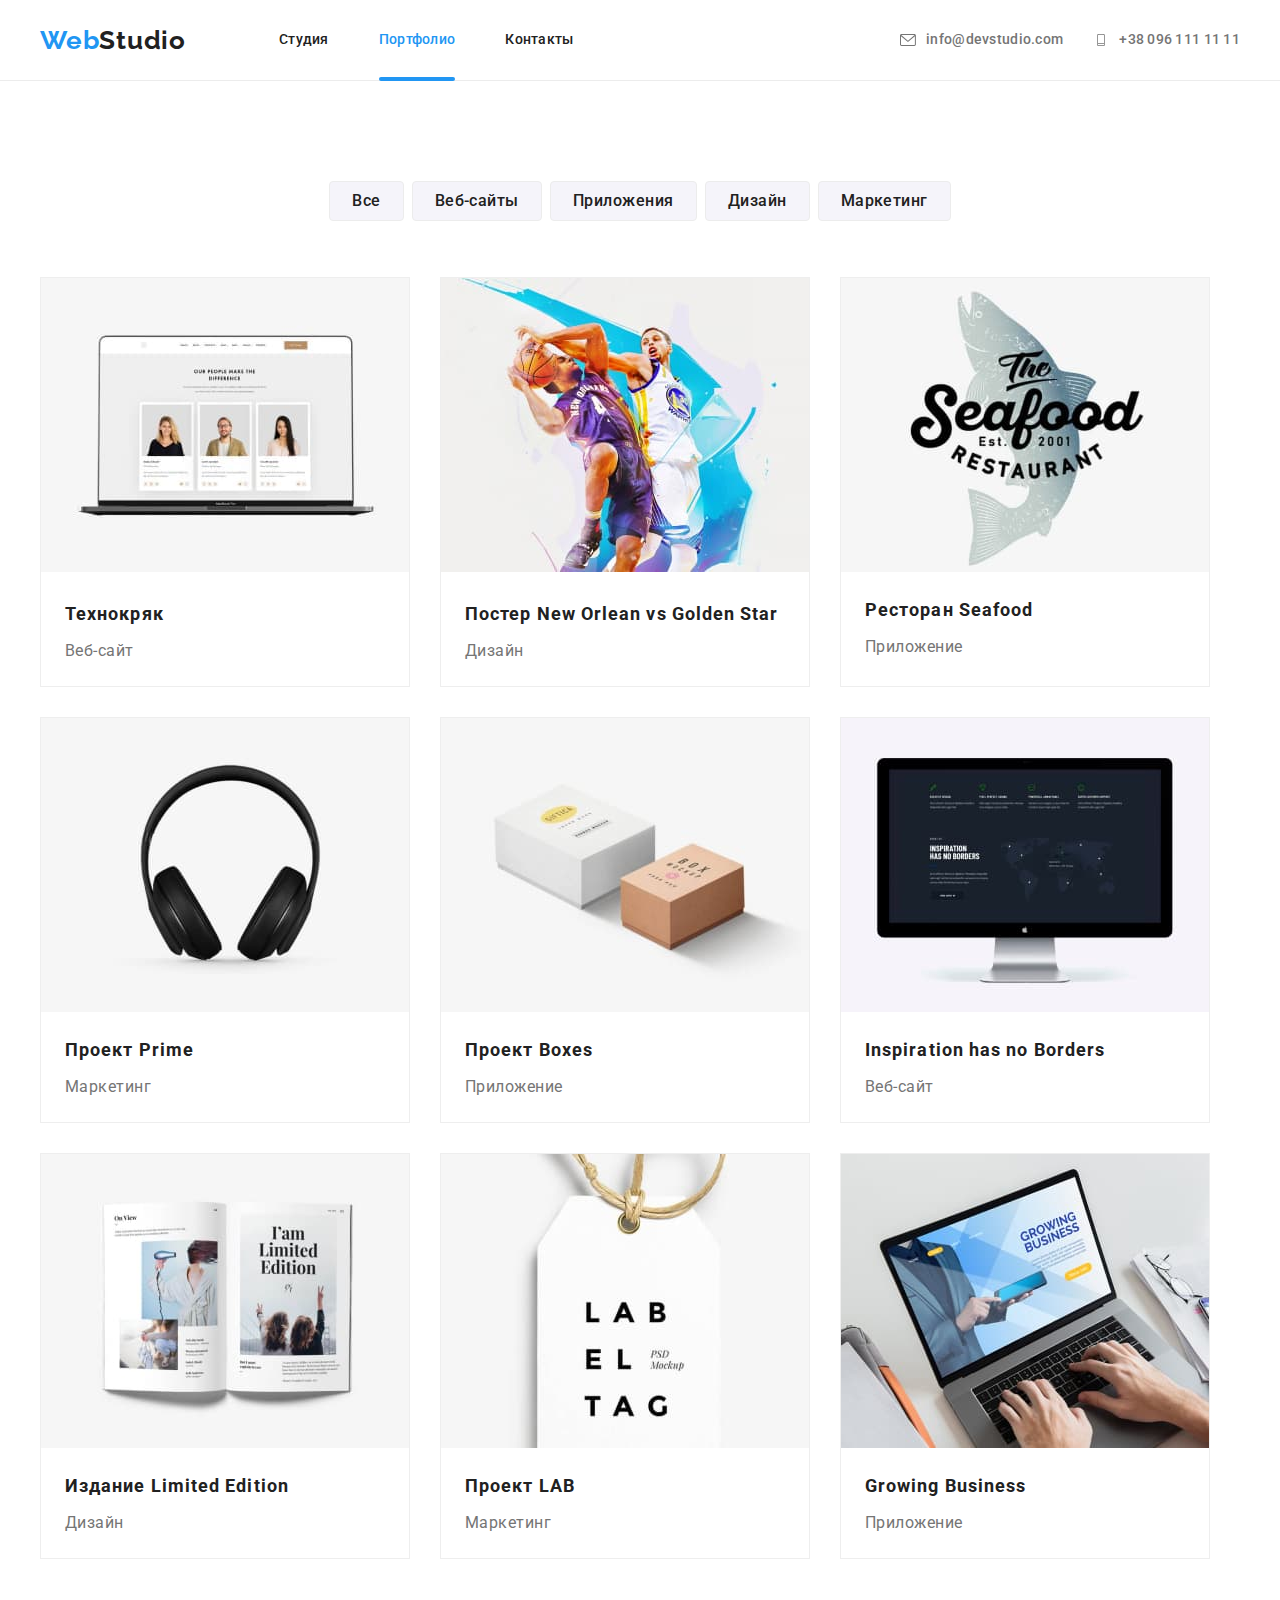
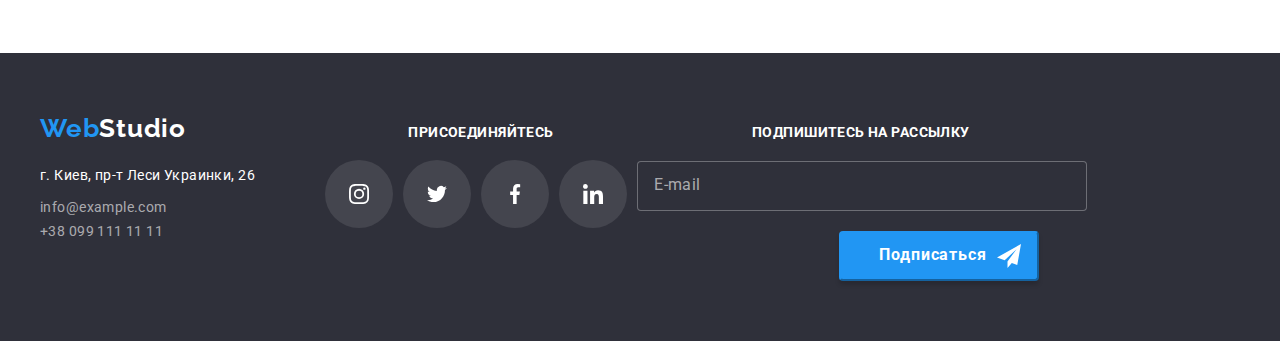
==== portfolio.html @ 43744b8c "mobile first. home work 8" ====
<!DOCTYPE html>
<html lang="ru">
<head>
    <meta charset="UTF-8">
    <meta http-equiv="X-UA-Compatible" content="IE=edge">
    <meta name="viewport" content="width=device-width, initial-scale=1.0">
    <title>Document</title>
    <link href="https://fonts.googleapis.com/css2?family=Raleway:wght@700&family=Roboto:wght@400;500;700;900&display=swap" rel="stylesheet">
    <!-- <link rel="stylesheet" href="https://cdnjs.cloudflare.com/ajax/libs/modern-normalize/1.1.0/modern-normalize.min.css"> -->
    <link rel="stylesheet" href="./css/main.min.css">
</head>
<body>
    <header class="header">
        <div class="container ">
            <div class="header__page">
                <nav class="navigation">
                <a href="" class="navigation__logo" >
                   <span class="navigation__logo--accent">Web</span><span class="navigation__title">Studio</span>
                </a>     
                <ul class="navigation__elements list">
                    <li class="navigation__list">
                        <a href="./index.html" class="navigation__link ">Студия</a></li>
                    <li class="navigation__list">
                        <a href="./portfolio.html" class="navigation__link navigation__link--current navigation__link--active">Портфолио</a></li>
                    <li class="navigation__list">
                        <a href="" class="navigation__link">Контакты</a></li>
                </ul>
            </nav>
                <ul class="contact list">
                    <li class="contact__list">
                        <a href="mailto:info@devstudio.com" class="contact__link ">
                            <svg class="contact__icon"  wigth='16' height='12'>
                                <use href='./images/icons.svg#icon-envelope'></use>
                            </svg>
                            info@devstudio.com
                        </a>
                    </li>
                    <li class="contact__list">
                        <a href="tel:+380961111111" class="contact__link ">
                            <svg class="contact__icon"  wigth='16' height='12'>
                                <use href='./images/icons.svg#icon-vector'></use>
                            </svg>
                            +38 096 111 11 11</a>
                    </li>
                </ul>
            </div>
   
        </div>
</header>  
<!--  main-section portfolio -->
    <main>
   <section class="portfolio-section">
       <div class="container">
       <!--скрытый заговоловок-->
       <h1 class="name" hidden>Фильтр</h1>
        <ul class="portfolio-section__elements">
            <li class="portfolio-section__list">
                <button type="button" class="portfolio-section__button ">Все</button>
            </li>
            <li class="portfolio-section__list">
                <button type="button" class="portfolio-section__button">Веб-сайты</button>
            </li>
            <li class="portfolio-section__list">
                <button type="button" class="portfolio-section__button">Приложения</button>
            </li>
            <li class="portfolio-section__list">
                <button type="button" class="portfolio-section__button">Дизайн</button>
            </li>
            <li class="portfolio-section__list">
                <button type="button" class="portfolio-section__button">Маркетинг</button>
            </li>
        </ul>
    </div>
<!--GALERY-->
<!--скрытый заговоловок-->
<h2 class="name" hidden>Галерея</h2> 
<div class="container">
    <ul  class="gallery">
        <li class="gallery__list list">
            <div class="gallery__component">
                <img src="./images/img7.jpg" alt="Веб-сайт" width="370">
                <p class="gallery__article" >Технокряк это современная площадка распространения коронавируса. Компании используют эту платформу для цифрового шпионажа и атак на защищённые сервера конкурентов.</p>
            </div>

            <div class="gallery__card">
            <h3 class="gallery__title">Технокряк</h3>
            <p class="gallery__text">Веб-сайт</p>
        </div>
        </li>
        <li class="gallery__list list">
           <div class="gallery__component">
            <img src="./images/img8.jpg" alt="Дизайн" width="370">
            <p class="gallery__article" >Технокряк это современная площадка распространения коронавируса. Компании используют эту платформу для цифрового шпионажа и атак на защищённые сервера конкурентов.</p>
           </div>

           <div class="gallery__card">
           <h3 class="gallery__title">Постер New Orlean vs Golden Star</h3>
           <p class="gallery__text">Дизайн</p>
        </div> 
           <li class="gallery__list list">
               <div class="gallery__component">
                <img src="./images/img9.jpg" alt="Приложение" width="370" class="gallery__img">
                <p class="gallery__article" > Технокряк это современная площадка распространения коронавируса. Компании используют эту платформу для цифрового шпионажа и атак на защищённые сервера конкурентов.</p>
               </div>

               <div class="gallery__card">
               <h3 class="gallery__title">Ресторан Seafood</h3>
               <p class="gallery__text">Приложение</p>
            </div>
           </li>
           <li class="gallery__list list">
               <div class="gallery__component">
                <img src="./images/img10.jpg" alt="Маркетинг" width="370" class="gallery__img">
                <p class="gallery__article" > Технокряк это современная площадка распространения коронавируса. Компании используют эту платформу для цифрового шпионажа и атак на защищённые сервера конкурентов.</p>
               </div>

            <div class="gallery__card">
            <h3 class="gallery__title">Проект Prime</h3>
            <p class="gallery__text">Маркетинг</p>
        </div>
        </li>
        <li class="gallery__list list">
            <div class="gallery__component">
                <img src="./images/img11.jpg" alt="Приложение" width="370" class="gallery__img">
                <p class="gallery__article" > Технокряк это современная площадка распространения коронавируса. Компании используют эту платформу для цифрового шпионажа и атак на защищённые сервера конкурентов.</p>
            </div>
            
            <div class="gallery__card">
            <h3 class="gallery__title">Проект Boxes</h3>
            <p class="gallery__text">Приложение</p>
            </div>
        </li>
        <li class="gallery__list list">
            <div class="gallery__component">
                <img src="./images/img12.jpg" alt="Веб-сайт" width="370" class="gallery__img">
                <p class="gallery__article" > Технокряк это современная площадка распространения коронавируса. Компании используют эту платформу для цифрового шпионажа и атак на защищённые сервера конкурентов.</p>
            </div>

            <div class="gallery__card">
            <h3 class="gallery__title">Inspiration has no Borders</h3>
            <p class="gallery__text">Веб-сайт</p>
        </div>
        </li>
        <li class="gallery__list list">
            <div class="gallery__component">
                <img src="./images/img13.jpg" alt="Дизайн" width="370" class="gallery__img">
                <p class="gallery__article" > Технокряк это современная площадка распространения коронавируса. Компании используют эту платформу для цифрового шпионажа и атак на защищённые сервера конкурентов.</p>
            </div>
            
            <div class="gallery__card">
            <h3 class="gallery__title">Издание Limited Edition</h3>
            <p class="gallery__text">Дизайн</p>
        </div>
        </li>
        <li class="gallery__list list">
            <div class="gallery__component">
                <img src="./images/img14.jpg" alt="Маркетинг" width="370" class="gallery__img">
                <p class="gallery__article" > Технокряк это современная площадка распространения коронавируса. Компании используют эту платформу для цифрового шпионажа и атак на защищённые сервера конкурентов.</p>
            </div>
           
            <div class="gallery__card">
            <h3 class="gallery__title">Проект LAB</h3>
            <p class="gallery__text">Маркетинг</p>
        </div>
        </li>
        <li class="gallery__list list">
            <div class="gallery__component">
                <img src="./images/img15.jpg" alt="Приложение" width="370" class="gallery__img">
                <p class="gallery__article" > Технокряк это современная площадка распространения коронавируса. Компании используют эту платформу для цифрового шпионажа и атак на защищённые сервера конкурентов.</p>
            </div>
           
            <div class="gallery__card">
            <h3 class="gallery__title">Growing Business</h3>
            <p class="gallery__text">Приложение</p>
        </div>
        </li>

    </ul>
</section>
</div>
</main>
<!-- footer -->

<footer  class="footer">
    <div class="container footer--flex ">
        <div class="footer__section">
        <a href="" class="navigation__logo navigation__logo--footer" >
            <span class="navigation__logo--accent">Web</span><span class="navigation__title navigation__title--white">Studio</span>
         </a>  
    <address class="address">г. Киев, пр-т Леси Украинки, 26</address> 
    <a href="mailto:info@example.com " class="address__footer">info@example.com</a></br>
    <a href="tel:+380991111111" class="address__footer">+38 099 111 11 11</a>
    </div>
    
<!-- social links FOOTER -->

        <div class="footer-section">
            <h3 class="footer-section__name">ПРИСОЕДИНЯЙТЕСЬ</h3>
            <ul class="social social--box list ">
                <li class="social__list social__list--color">
                    <a href="" class="social__links social__links--dark">
                        <svg class="social__icon social__icon--white" width='20' height='20'>
                         <use href='./images/icons.svg#icon-instagram2'></use>                         
                     </svg>
                    </a>
                </li>
                <li class="social__list social__list--color">
                    <a href="" class="social__links social__links--dark">
                        <svg class="social__icon social__icon--white" width='20' height='20'>
                            <use href='./images/icons.svg#icon-twitter1'></use>
                        </svg>                
                    </a>
                </li>
                <li class="social__list social__list--color">
                    <a href="" class="social__links  social__links--dark">
                        <svg class="social__icon social__icon--white" width='20' height='20'>
                            <use href='./images/icons.svg#icon-facebook1'></use>
                        </svg>
                    </a>
                </li>
                <li class="social__list social__list--color">
                    <a href="" class="social__links  social__links--dark">
                        <svg class="social__icon social__icon--white" width='20' height='20'>
                            <use href='./images/icons.svg#icon-linkedin1'></use>
                        </svg>
                    </a>
                </li>
            </ul>

        </div>

        <!-- Подпишитесь на рассылку -->

        <form class="subscribe-section">
            <div class="subscribe">
            <label class="subscribe-section__label">
                Подпишитесь на рассылку
                <input type="email" class="subscribe-section__input" name="email" placeholder="E-mail">
            </label>
            <button type="submit" class="subscribe-section__button">
                Подписаться
           <svg class="subscribe-section__icon" width='24'height='24'>
               <use href='./images/icons.svg#icon-iconsend'></use>
           </svg>
        </button>
          </div>
        </form>
</footer>

<script src="./js/modal.js"></script>

</body>
</html>
---- css/main.min.css ----
:root{--primary-text-color:#757575;--secondary-text-color:#F5F4FA;--title-color: #212121;--accent-color:#2196F3;--white-color: #FFFFFF;--background-buttom-color: #F5F4FA;--background-footer: #2F303A;--socia-linls:#AFB1B8;--timefunction:cubic-bezier(0.4, 0, 0.2, 1)}h1,h2,h3,h4,h5,h6{margin-top:0}p{margin-top:0}body{color:var(--primary-text-color);font-family:Roboto,sans-serif;background-color:var(--white-color);margin:0}.list{list-style:none}ul{list-style:none;margin:0;padding:0}.container{width:1200px;padding-left:15px;padding-right:15px;margin-right:auto;margin-left:auto}@media screen and (min-width: 480px){.container{width:480px}}@media screen and (min-width: 768px){.container{width:768px}}@media screen and (min-width: 1200px){.container{width:1200px}}.header{border-bottom:1px solid #ececec}.header__page{display:flex}@media screen and (min-width: 480px){.header{border-bottom:1px solid #ececec;position:relative}}.mobile-button{display:inline-flex;margin:0;padding:0;border:none;background-color:transparent}@media screen and (min-width: 480px){.mobile-button{display:none}}.mobile-button .mobile-button__cross{display:none}.mobile-button.is-open .mobile-button__cross{display:block}.mobile-button.is-open .mobile-button__menu{display:none}.menu-container{display:none;outline:2px solid tomato;width:480px;height:796px;background:#fff;box-shadow:0px 4px 8px rgba(0,0,0,.04),0px 2px 4px rgba(0,0,0,.08),0px 1px 3px rgba(0,0,0,.16)}@media screen and (max-width: 767px){.menu-container{position:absolute;top:100%;left:0;width:100%;display:block}.menu-container.is-open{display:block}}@media screen and (min-width: 768px){.menu-container{display:flex;flex-grow:1;justify-content:space-between}}.navigation__logo{font-family:Raleway;font-weight:700;font-size:26px;line-height:1.19;letter-spacing:.03em;text-decoration:none;display:flex;justify-content:center}.navigation__logo--accent{color:var(--accent-color)}.navigation__title{color:var(--title-color)}.navigation{display:flex;align-items:center}.navigation__elements{display:flex;margin-left:93px;font-weight:500;font-size:14px;line-height:1.14;letter-spacing:.02em;padding:0;margin-top:0;margin-bottom:0}.navigation__link{position:relative;display:block;padding-top:32px;padding-bottom:32px;margin-right:30px;color:var(--title-color);text-decoration:none;transition:color 250ms var(--timefunction)}.navigation__list:not(:last-child){margin-right:50px}.navigation__link:last-child{margin-right:0}.navigation__link:hover,.navigation__link:focus{color:var(--accent-color)}.navigation__link--current{color:var(--accent-color)}.navigation__link--active::after{content:"";position:absolute;left:0;bottom:-1px;display:block;width:100%;height:4px;background-color:var(--accent-color);border-radius:2px}.contact{margin:0;display:flex;margin-left:auto;padding:0}.contact a{color:var(--primary-text-color);font-weight:500;font-size:14px;line-height:1.14;letter-spacing:.02em;text-decoration:none;transition:color 250ms var(--timefunction)}.contact a:hover,.contact a:focus{color:var(--accent-color)}.contact__list:not(:last-child){margin-right:30px}.contact__link{padding-top:32px;padding-bottom:32px;display:flex;align-items:center}.contact__icon{width:16px;margin-right:10px;fill:var(--primary-text-color)}.contact__link:hover .contact__icon,.contact__link:focus .contact__icon{fill:var(--accent-color)}.hero-section{background-color:#2f303a;padding:200px 0;background-image:linear-gradient(to right, rgba(47, 48, 58, 0.5), rgba(47, 48, 58, 0.3)),url("../images/Img16.jpg");background-repeat:no-repeat;background-position:center}.hero-section__title{font-family:Roboto;font-style:normal;font-weight:900;font-size:26px;line-height:42px;text-align:center;letter-spacing:.06em;text-transform:uppercase;color:#fff;margin-bottom:30px}.hero-section__button{color:var(--white-color);background-color:var(--accent-color);border-color:var(--accent-color);font-family:Roboto;font-style:normal;font-weight:bold;letter-spacing:.06em;font-size:16px;line-height:30px;box-shadow:0px 4px 4px rgba(0,0,0,.15);border-radius:4px;padding:10px 32px;text-align:center;margin-left:auto;margin-right:auto;display:block;text-align:center}.backdrop{position:fixed;top:0;left:0;width:100%;height:100%;background-color:rgba(0,0,0,.2);z-index:1}.backdrop--is-hidden{opacity:0;pointer-events:none}.backdrop--is-hidden .modal{transform:translate(-50%, 50%) scale(0.9)}.modal{position:absolute;bottom:50%;left:50%;transform:translate(-50%, 50%) scale(1);transition:transform 250ms var(--timefunction);width:450px;height:609px;background:#fff;box-shadow:0px 1px 3px rgba(0,0,0,.12),0px 1px 1px rgba(0,0,0,.14),0px 2px 1px rgba(0,0,0,.2);border-radius:4px;padding:40px}.modal__name{font-family:Roboto;font-weight:bold;font-size:20px;line-height:.8;text-align:center;letter-spacing:.03em;color:var(--title-color);margin-top:0;margin-bottom:30px;padding:0}.modal__label{position:relative;display:flex;flex-direction:column}.modal__title{position:absolute;top:50%;left:0;transform:translateY(-50px);font-family:Roboto;font-size:12px;line-height:.8;letter-spacing:.01em;color:var(--primary-text-color)}.modal__icon{position:absolute;top:50%;left:15px;transform:translateY(-20px)}.modal__comment{position:absolute;top:50%;left:0;transform:translateY(-75px);font-family:Roboto;font-size:12px;line-height:.8;letter-spacing:.01em;color:var(--primary-text-color)}.modal__input{width:370px;height:40px;border:1px solid rgba(33,33,33,.2);box-sizing:border-box;border-radius:4px;margin-bottom:28px;padding-left:42px}.modal__input:hover,.modal__input:focus{outline:1px;border-color:var(--accent-color);outline-color:var(--accent-color)}.modal__input:focus+.modal__icon,.modal__input:hover+.modal__icon{fill:var(--accent-color)}.checkbox{display:flex;position:relative}.checkbox__label{display:inline-block}.checkbox__input{-webkit-appearance:none;-moz-appearance:none;appearance:none}.checkbox__policy{font-family:Roboto;font-size:14px;line-height:24px;letter-spacing:.03em;color:var(--primary-text-color);display:inline-block;margin-top:20px;margin-left:36.38px}.checkbox__policy--accent{color:var(--accent-color);text-decoration:underline}.checkbox__icon{position:absolute;top:50%;left:0;width:16px;height:15px;border:2px solid #212121;border-radius:1px;display:flex;align-items:center;margin-left:12px}.checkbox__input:checked~.checkbox__icon{background-color:var(--accent-color);border:var(--accent-color);background-image:url(../images/iconcheck.svg);background-repeat:no-repeat;background-size:contain;background-origin:content-box}.modal__text{width:370px;height:120px;border:1px solid rgba(33,33,33,.2);box-sizing:border-box;border-radius:4px;resize:none}.modal__text:focus,.modal__text:hover{outline:1px;border-color:var(--accent-color);outline-color:var(--accent-color)}.modal__text::-moz-placeholder{position:absolute;top:12px;left:16px;font-family:Roboto;font-size:14px;line-height:.8;letter-spacing:.01em;color:rgba(117,117,117,.5)}.modal__text:-ms-input-placeholder{position:absolute;top:12px;left:16px;font-family:Roboto;font-size:14px;line-height:.8;letter-spacing:.01em;color:rgba(117,117,117,.5)}.modal__text::placeholder{position:absolute;top:12px;left:16px;font-family:Roboto;font-size:14px;line-height:.8;letter-spacing:.01em;color:rgba(117,117,117,.5)}.button{display:flex;align-items:center;justify-content:center;margin-top:30px}.button__send{font-family:Roboto;font-weight:bold;font-size:16px;line-height:.5;letter-spacing:.06em;color:var(--white-color)}.button__submit{width:200px;height:50px;background-color:#188ce8;box-shadow:0px 4px 4px rgba(0,0,0,.15);border-radius:4px;padding:10px 55px;border-color:#188ce8}.button__submit:hover,.button__submit:focus{cursor:pointer;box-shadow:0px 4px 4px rgba(0,0,0,.15)}.modal__button{border:none;background-color:#fff;margin:0;padding:0}.modal__button--closing{position:absolute;top:0;right:0;width:30px;height:30px;background-color:var(--white-color);border:1px solid rgba(0,0,0,.1);box-sizing:border-box;border-radius:50%;padding:7px;margin-top:8px;margin-right:8px;transition:transform 250ms var(--timefunction)}.modal__button--closing:focus,.modal__button--closing:hover{cursor:pointer;outline:1px;fill:var(--accent-color)}@media screen and (min-width: 1200px){.section{background-color:#fff;list-style:none;list-style-type:none;padding-top:94px;padding-bottom:94px}}@media screen and (min-width: 480px){.section__elements{padding-left:15px;padding-right:15px;margin-left:auto;margin-right:auto}}@media screen and (min-width: 1200px){.section__elements{margin-bottom:0;margin-top:0;padding:0;display:flex}}@media screen and (min-width: 480px){.section__icon{width:450px;height:120px;background:#f5f4fa;border-radius:4px;padding:25px 192.34px;margin-left:auto;margin-right:auto;margin-bottom:30px}}@media screen and (min-width: 1200px){.section__icon{width:270px;height:120px;background:#f5f4fa;border-radius:4px;margin-bottom:30px;display:flex;align-items:center;padding:25px 102.34px}}@media screen and (min-width: 480px){.section__title{color:var(--title-color);font-family:Roboto;font-weight:bold;font-size:14px;line-height:16px;text-align:center;letter-spacing:.03em;text-transform:uppercase;margin-bottom:10px}}@media screen and (min-width: 1200px){.section__title{color:var(--title-color);font-weight:700;font-size:14px;line-height:1.14;letter-spacing:.03em;text-transform:uppercase;margin-top:0;margin-bottom:10px}}@media screen and (min-width: 480px){.section__text{font-family:Roboto;font-size:14px;line-height:24px;letter-spacing:.03em;color:#757575}}@media screen and (min-width: 1200px){.section__text{font-weight:400;font-size:14px;line-height:1.71;letter-spacing:.03em;max-width:270px}}@media screen and (min-width: 1200px){.section__text:not(:last-child){margin-left:30px}}@media screen and (min-width: 480px){.section__text:nth-child(-n+4){margin-bottom:30px}}@media screen and (min-width: 1200px){.section__list{list-style-type:none;margin-top:0;margin-bottom:0}}@media screen and (min-width: 1200px){.section__list:nth-child(-n+4){margin-right:30px}}@media screen and (min-width: 1200px){.section__list:last-child{margin-right:0}}@media screen and (max-width: 480px){.section-about{display:none}}@media screen and (min-width: 1200px){.section-about{background-color:#fff;text-decoration:none;padding-bottom:94px}}@media screen and (min-width: 1200px){.section-about__title{color:var(--title-color);font-weight:700;font-size:36px;line-height:1.16;text-align:center;letter-spacing:.03em;margin-top:0;margin-bottom:50px}}@media screen and (min-width: 1200px){.section-about__elements{margin-bottom:0;margin-top:0;display:flex;padding:0}}@media screen and (min-width: 1200px){.section-about__item{display:block;margin-right:30px}}@media screen and (min-width: 1200px){.section-about__item:last-child{margin-right:0}}@media screen and (min-width: 1200px){.section-about__text{position:absolute;bottom:0;left:0;font-family:Roboto;font-style:normal;font-weight:bold;font-size:14px;line-height:16px;text-align:center;letter-spacing:.03em;text-transform:uppercase;color:var(--white-color);margin:0;padding:0;width:370px;height:70px;background:rgba(47,48,58,.8);display:flex;justify-content:center;align-items:center}}@media screen and (min-width: 1200px){.section-about__img{display:block}}@media screen and (min-width: 1200px){.imgtext{position:relative}}@media screen and (min-width: 480px){.team{background-color:#f5f4fa;margin-left:auto;margin-right:auto}}@media screen and (min-width: 1200px){.team{background-color:#f5f4fa;margin-left:auto;margin-right:auto;padding-bottom:94px;padding-top:94px}}@media screen and (min-width: 480px){.team__name{color:var(--title-color);font-family:Roboto;font-weight:bold;font-size:28px;line-height:33px;text-align:center;padding-top:60px;padding-right:137px;padding-left:138px;padding-bottom:30px}}@media screen and (min-width: 1200px){.team__name{color:var(--title-color);font-weight:700;font-size:36px;line-height:1.16;text-align:center;letter-spacing:.03em;margin-top:0;margin-bottom:52px}}@media screen and (min-width: 480px){.team__elements{padding-left:15px;padding-right:15px;padding-bottom:60px;margin-bottom:60px}}@media screen and (min-width: 1200px){.team__elements{display:flex;margin-top:0;margin-bottom:0;justify-content:center;padding:0}}@media screen and (min-width: 480px){.team__list{background-color:var(--white-color);box-shadow:0px 1px 3px rgba(0,0,0,.12),0px 1px 1px rgba(0,0,0,.14),0px 2px 1px rgba(0,0,0,.2);border-radius:0px 0px 4px 4px}}@media screen and (min-width: 1200px){.team__list{list-style-type:none;border-radius:0px;margin-right:30px;margin-top:0;background-color:var(--white-color);box-shadow:0px 1px 3px rgba(0,0,0,.12),0px 1px 1px rgba(0,0,0,.14),0px 2px 1px rgba(0,0,0,.2);border-radius:0px 0px 4px 4px}}@media screen and (min-width: 1200px){.team .team__list:last-child{margin-right:0}}@media screen and (min-width: 480px){.team__title{color:var(--title-color);font-weight:500;font-size:16px;line-height:1.18;text-align:center;letter-spacing:.03em;margin-bottom:10px}}@media screen and (min-width: 1200px){.team__title{color:var(--title-color);font-weight:500;font-size:16px;line-height:1.18;text-align:center;letter-spacing:.03em;margin-top:0}}@media screen and (min-width: 480px){.team__text{font-size:16px;line-height:1.18;text-align:center;letter-spacing:.03em;color:#757575;margin-bottom:16px}}@media screen and (min-width: 1200px){.team__text{font-size:16px;line-height:1.18;text-align:center;letter-spacing:.03em;margin-top:0;margin-bottom:10px}}@media screen and (max-width: 480px){.team__photo{margin-bottom:30px}}@media screen and (min-width: 480px){.team__list:last-child{margin-bottom:0}}@media screen and (min-width: 1200px){.text{padding-top:30px;margin-bottom:16px}}@media screen and (min-width: 480px){.social{display:flex;justify-content:center}}@media screen and (min-width: 1200px){.social{display:flex;align-items:center;padding-bottom:30px;padding-left:32px}}@media screen and (min-width: 480px){.social__links{height:44px;width:44px;fill:var(--socia-linls);margin:0;padding:12px;border-radius:50%;background-color:var(--white-color);display:flex;align-items:center;justify-content:center;margin-bottom:24px;transition:background-color 250ms var(--timefunction)}}@media screen and (min-width: 1200px){.social__links{height:44px;width:44px;fill:var(--socia-linls);margin:0;padding:12px;border-radius:50%;background-color:var(--white-color);display:flex;align-items:center;justify-content:center;transition:background-color 250ms var(--timefunction)}}@media screen and (min-width: 480px){.social__links:hover,.social__links:focus{background-color:var(--accent-color)}}@media screen and (min-width: 1200px){.social__links:hover,.social__links:focus{background-color:var(--accent-color)}}@media screen and (min-width: 480px){.social__links:hover .social__icon,.social__links:focus .social__icon{fill:var(--white-color)}}@media screen and (min-width: 480px){.social__links:hover .social__icon,.social__links:focus .social__icon{fill:var(--white-color)}}@media screen and (min-width: 480px){.social__list:nth-child(-n+4){margin-right:10px}}@media screen and (min-width: 1200px){.social__list:nth-child(-n+4){margin-right:10px}}@media screen and (min-width: 480px){.social__links:last-child{margin-right:0}}@media screen and (min-width: 480px){.social__links:last-child{margin-right:0}}.client__list{margin:-15px;display:flex;justify-content:space-between;flex-wrap:wrap}.client__name{font-family:Roboto;font-style:normal;font-weight:bold;font-size:28px;line-height:33px;text-align:center;letter-spacing:.03em;color:var(--title-color)}.clients__item{width:calc((100% - 60px) / 2);margin:15px;border:1px solid #afb1b8;box-sizing:border-box;border-radius:4px}.clients__item:last-child{margin-right:0}.client__icon{fill:var(--socia-linls)}.client__link{width:210px;height:92px}.client__link:hover,.client__link:focus{background-color:var(--white-color);border:1px solid var(--accent-color)}.client__link:hover .client__icon,.client__link:focus .client__icon{fill:var(--accent-color)}@media screen and (min-width: 480px){.footer{background-color:var(--background-footer);margin-top:0;margin-bottom:0;padding-left:15px;padding-right:15px;padding-bottom:60px;padding-top:60px}}@media screen and (min-width: 1200px){.footer{background-color:var(--background-footer);margin-top:0;margin-bottom:0;display:flex;padding-bottom:60px;padding-top:60px}}@media screen and (min-width: 1200px){.footer__section{margin-right:70px;flex-shrink:0}}@media screen and (min-width: 480px){.navigation__logo--footer{text-align:center;margin-top:0;margin-bottom:20px}}@media screen and (min-width: 1200px){.navigation__logo--footer{display:inline-block;text-align:center;margin-top:0;margin-bottom:20px}}@media screen and (min-width: 480px){.navigation__title--white{color:var(--white-color)}}@media screen and (min-width: 1200px){.navigation__title--white{color:var(--white-color)}}@media screen and (min-width: 480px){.address{color:var(--white-color);font-style:normal;font-size:14px;line-height:1.71;letter-spacing:.03em;margin-bottom:9px;margin-top:0;text-align:center}}@media screen and (min-width: 1200px){.address{color:var(--white-color);font-style:normal;font-size:14px;line-height:1.71;letter-spacing:.03em;margin-bottom:9px;margin-top:0}}@media screen and (min-width: 480px){.address__footer{color:rgba(255,255,255,.6);font-size:14px;line-height:1.71;letter-spacing:.03em;text-decoration:none;margin-top:0;margin-bottom:0}}@media screen and (min-width: 1200px){.address__footer{color:rgba(255,255,255,.6);font-size:14px;line-height:1.71;letter-spacing:.03em;text-decoration:none;margin-top:0;margin-bottom:0;text-align:center}}@media screen and (min-width: 480px){.footer-address{text-align:center;margin-bottom:60px}}@media screen and (min-width: 480px){.footer-section__name{font-family:Roboto;font-style:normal;font-weight:bold;font-size:14px;line-height:16px;letter-spacing:.03em;text-transform:uppercase;color:var(--white-color);margin-top:0;text-align:center}}@media screen and (min-width: 1200px){.footer-section__name{font-family:Roboto;font-style:normal;font-weight:bold;font-size:14px;line-height:16px;letter-spacing:.03em;text-transform:uppercase;color:var(--white-color);margin-bottom:20px;margin-top:0}}@media screen and (min-width: 1200px){.footer--flex{display:flex;align-items:baseline;justify-content:space-between}}@media screen and (min-width: 480px){.social--box{padding:0;margin-bottom:60px}}@media screen and (min-width: 1200px){.social--box{padding:0;margin:0}}@media screen and (min-width: 480px){.social__list--colo:hover,.social__list--color:focus{background-color:var(--accent-color)}}@media screen and (min-width: 1200px){.social__list--colo:hover,.social__list--color:focus{background-color:var(--accent-color)}}@media screen and (min-width: 480px){.social-links:hover .social__icon--white,.social-links:focus .social__icon--white{fill:var(--white-color)}}@media screen and (min-width: 1200px){.social-links:hover .social__icon--white,.social-links:focus .social__icon--white{fill:var(--white-color)}}@media screen and (min-width: 480px){.social__links--dark{height:44px;width:44px;fill:var(--white-color);margin:0;padding:12px;border-radius:50%;background-color:rgba(255,255,255,.1)}}@media screen and (min-width: 1200px){.social__links--dark{height:44px;width:44px;fill:var(--white-color);margin:0;padding:12px;border-radius:50%;background-color:rgba(255,255,255,.1)}}.subscribe-section__label{font-family:Roboto;font-weight:bold;font-size:14px;line-height:.8;letter-spacing:.03em;text-transform:uppercase;color:var(--white-color);padding:0;text-align:center;padding-right:115px;padding-left:115px;margin-bottom:20px}.subscribe-section__button{font-family:Roboto;font-weight:bold;font-size:16px;line-height:.3;text-align:center;letter-spacing:.06em;color:var(--white-color);width:200px;height:50px;background-color:var(--accent-color);box-shadow:0px 4px 4px rgba(0,0,0,.15);border-color:var(--accent-color);border-radius:4px;display:flex;align-items:center;justify-content:center;padding-top:10px;padding-bottom:10px;padding-left:29px;margin:auto}.subscribe-section__icon{margin-left:10px}.subscribe-section__input{margin-top:20px;padding:15px 16px;width:450px;height:50px;border:1px solid rgba(255,255,255,.3);box-sizing:border-box;border-radius:4px;background-color:var(--background-footer);color:var(--white-color);margin-bottom:20px}.subscribe-section__input::-moz-placeholder{font-family:Roboto;font-size:16px;line-height:.8;letter-spacing:.03em;color:rgba(255,255,255,.6)}.subscribe-section__input:-ms-input-placeholder{font-family:Roboto;font-size:16px;line-height:.8;letter-spacing:.03em;color:rgba(255,255,255,.6)}.subscribe-section__input::placeholder{font-family:Roboto;font-size:16px;line-height:.8;letter-spacing:.03em;color:rgba(255,255,255,.6)}.portfolio-section{padding-top:100px;padding-bottom:94px}.portfolio-section__elements{margin-top:0;margin-bottom:56px;padding:0;display:flex;justify-content:center;background-color:var(--white-color);list-style-type:none;border-radius:4px}.portfolio-section__list:hover .portfolio-section__button,.portfolio-section__list:focus .portfolio-section__button{color:var(--white-color);background-color:var(--accent-color);box-shadow:0px 3px 1px rgba(0,0,0,.1),0px 1px 2px rgba(0,0,0,.08),0px 2px 2px rgba(0,0,0,.12)}.portfolio-section__button{color:var(--title-color);background-color:var(--background-buttom-color);font-family:Roboto;font-weight:500;font-size:16px;line-height:1.62;text-align:center;letter-spacing:.03em;border:1px solid #ececec;cursor:pointer;border-radius:4px;padding:6px 22px}.portfolio-section__list{list-style-type:none}.portfolio-section__list:nth-child(-n+5){margin-right:8px}.portfolio-section__list:last-child{margin-right:0}.name{margin-top:0;margin-bottom:0}.gallery{background-color:#fff;color:var(--title-color);margin-top:0;margin-bottom:0;padding:0;display:flex;flex-wrap:wrap}.gallery__list{border:1px solid #eee;box-sizing:border-box;margin-bottom:30px;transition:box-shadow 250ms var(--timefunction)}.gallery__list:hover,.gallery__list:focus{box-shadow:0px 1px 1px rgba(0,0,0,.12),0px 4px 4px rgba(0,0,0,.06),1px 4px 6px rgba(0,0,0,.16)}.gallery__list:hover::before{opacity:1}.gallery__img{display:block}.gallery__title{font-weight:700;font-size:18px;line-height:2;letter-spacing:.06em;margin-bottom:4px;margin-top:0}.gallery__text{color:var(--primary-text-color);font-size:16px;line-height:1.87;letter-spacing:.03em;margin-top:0;margin-bottom:0}.gallery__component{position:relative;overflow:hidden}.gallery__card{margin-top:0;margin-bottom:0;background-color:#fff;padding:20px 24px 20px 24px}.gallery__article{position:absolute;top:0;left:0;height:100%;display:inline-block;margin:0;padding:63px 24px;font-family:Roboto;font-size:18px;line-height:28px;letter-spacing:.03em;color:var(--white-color);background-color:rgba(33,150,243,.9);transform:translateY(100%);transition:transform 250ms var(--timefunction)}.gallery__list{width:370px;margin-top:0;margin-right:30px;margin-bottom:30px}.gallery__list:nth-child(3n){margin-right:0}.gallery__list:nth-last-child(-n+3){margin-bottom:0}.gallery__list:hover .gallery__article{transform:translateY(0)}/*# sourceMappingURL=main.min.css.map */
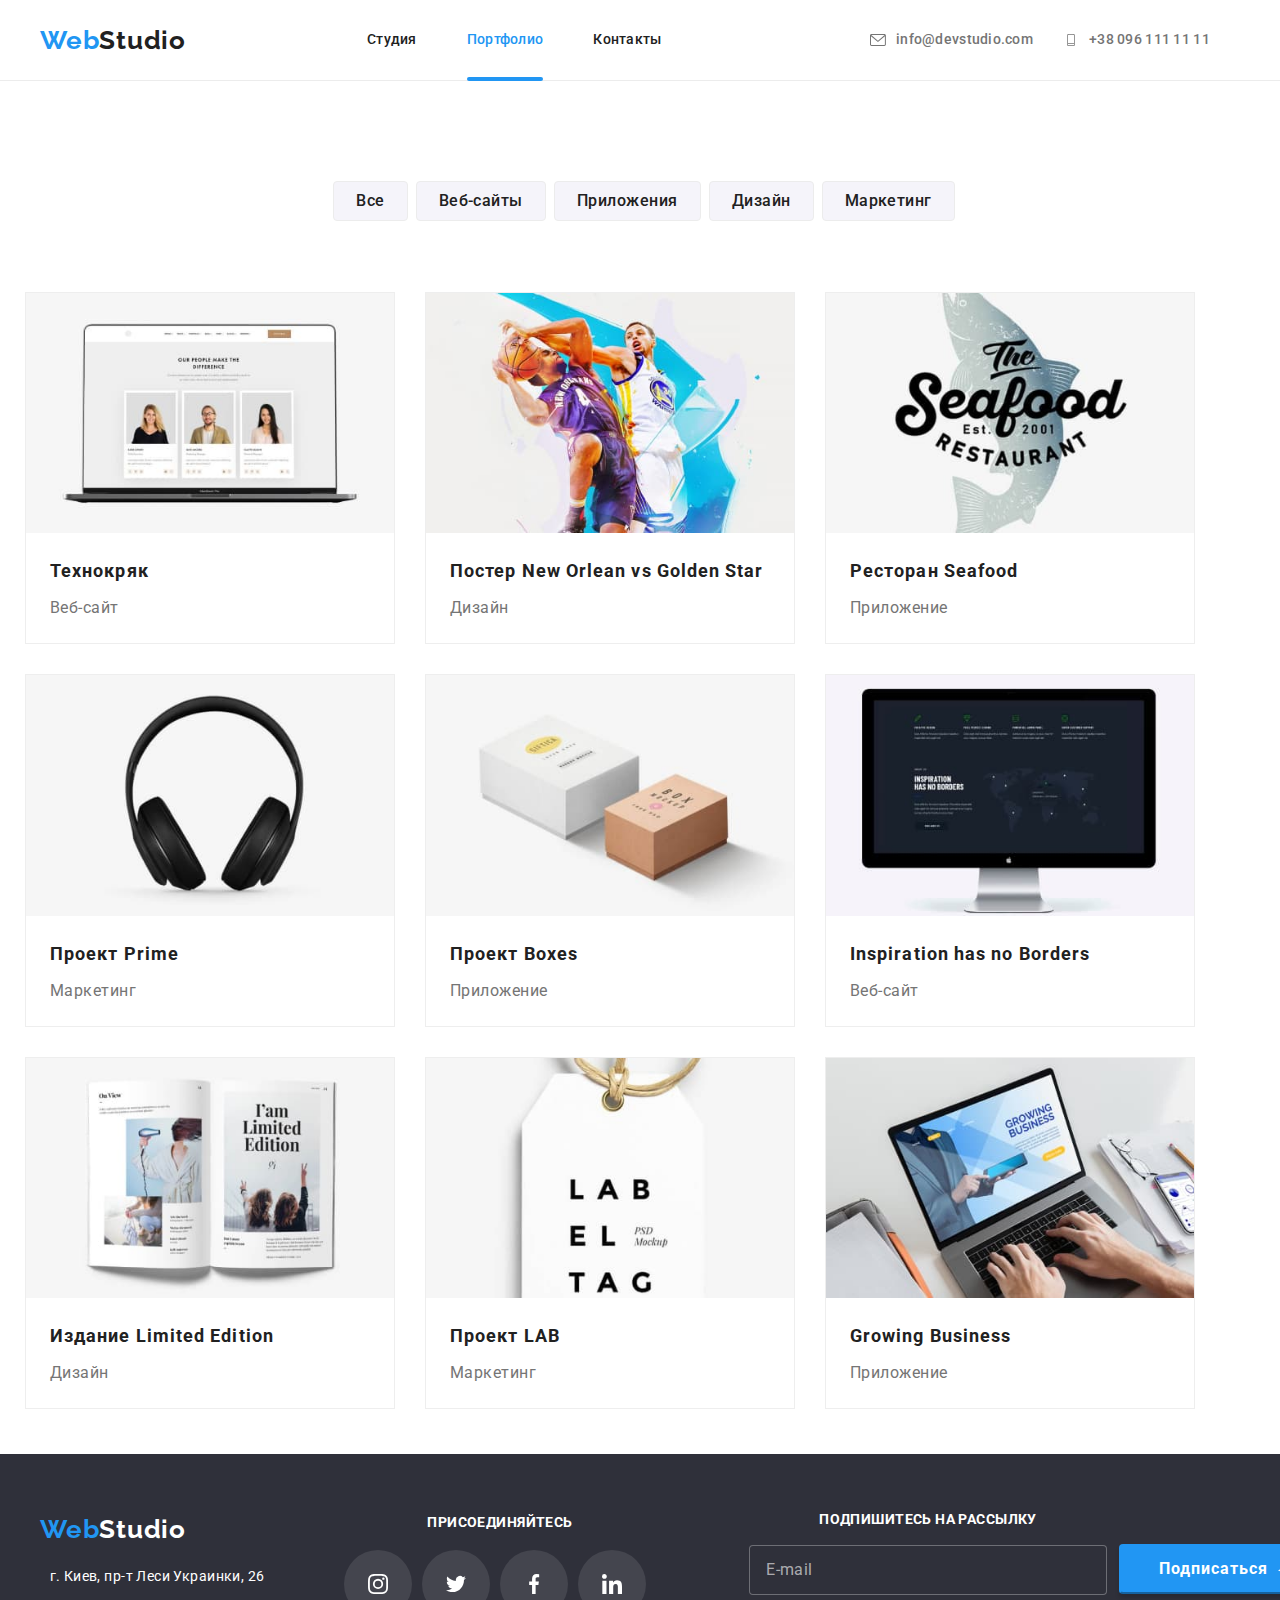
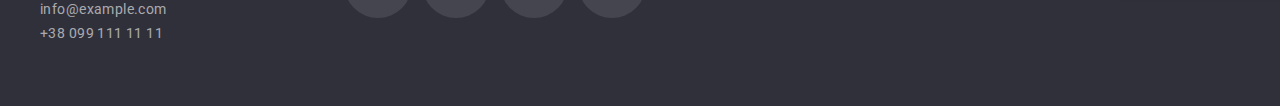
==== commit 6fa3ecab: "mobile first" ====
--- a/portfolio.html
+++ b/portfolio.html
@@ -11,41 +11,88 @@
 </head>
 <body>
     <header class="header">
-        <div class="container ">
-            <div class="header__page">
-                <nav class="navigation">
-                <a href="" class="navigation__logo" >
-                   <span class="navigation__logo--accent">Web</span><span class="navigation__title">Studio</span>
-                </a>     
-                <ul class="navigation__elements list">
-                    <li class="navigation__list">
-                        <a href="./index.html" class="navigation__link ">Студия</a></li>
-                    <li class="navigation__list">
-                        <a href="./portfolio.html" class="navigation__link navigation__link--current navigation__link--active">Портфолио</a></li>
-                    <li class="navigation__list">
-                        <a href="" class="navigation__link">Контакты</a></li>
-                </ul>
-            </nav>
-                <ul class="contact list">
-                    <li class="contact__list">
-                        <a href="mailto:info@devstudio.com" class="contact__link ">
-                            <svg class="contact__icon"  wigth='16' height='12'>
-                                <use href='./images/icons.svg#icon-envelope'></use>
-                            </svg>
-                            info@devstudio.com
-                        </a>
-                    </li>
-                    <li class="contact__list">
-                        <a href="tel:+380961111111" class="contact__link ">
-                            <svg class="contact__icon"  wigth='16' height='12'>
-                                <use href='./images/icons.svg#icon-vector'></use>
-                            </svg>
-                            +38 096 111 11 11</a>
-                    </li>
-                </ul>
-            </div>
+        <div class=" header__page container ">
+            <a href="" class="navigation__logo" >
+                <span class="navigation__logo--accent">Web</span><span class="navigation__title">Studio</span>
+             </a>  
+             <button type="button" class="mobile-button is-open" aria-expanded="false" aria-controls='menu-container' data-menu-button>
+                <svg  width='40' height='40' aria-label="Переключатель мобильного меню" class="mobile-button__sign">
+                   <use  class="mobile-button__cross" href='./svg/menuSpritesvg/symbol-defs.svg#icon-menu_24px' ></use>
+                    <use class="mobile-button__menu"   href='./svg/menuSpritesvg/symbol-defs.svg#icon-close_24px'></use>
+                    
+                </svg>
+            </button>
+            <div class="menu-container "id="menu-container" data-menu>
+                <!-- <div class="header__page"> -->
+                    <nav class="navigation">
+                        <!-- <a href="" class="navigation__logo" >
+                           <span class="navigation__logo--accent">Web</span><span class="navigation__title">Studio</span>
+                        </a>   -->
+                         <!-- <button type="button" class="mobile-button is-open" aria-expanded="false" aria-controls='menu-container' data-menu-button>
+                             <svg  width='40' height='40' aria-label="Переключатель мобильного меню">
+                                <use  class="mobile-button__cross" href='./svg/menuSpritesvg/symbol-defs.svg#icon-menu_24px' ></use>
+                                 <use class="mobile-button__menu"   href='./svg/menuSpritesvg/symbol-defs.svg#icon-close_24px'></use>
+                                 
+                             </svg>
+                         </button> -->
+                         <ul class="navigation__elements list">
+                         <!-- <div class="menu-container "id="menu-container" data-menu> -->
+                            <!-- <ul class="navigation__elements list"> -->
+                                <li class="navigation__list">
+                                    <a href="./index.html" class="navigation__link ">Студия</a></li>
+                                <li class="navigation__list">
+                                    <a href="./portfolio.html" class="navigation__link navigation__link--current navigation__link--active">Портфолио</a></li>
+                                <li class="navigation__list">
+                                    <a href="" class="navigation__link">Контакты</a></li>
+                            </ul>
+                        <div class="wrap">
+                            <ul class="contact list">
+                                <li class="contact__list">
+                                    <a href="mailto:info@devstudio.com" class="contact__link contact__link--email ">
+                                        <svg class="contact__icon"  wigth='16' height='12'>
+                                            <use href='./images/icons.svg#icon-envelope'></use>
+                                        </svg>
+                                        info@devstudio.com
+                                    </a>
+                                </li>
+                                <li class="contact__list">
+                                    <a href="tel:+380961111111" class="contact__link contact__link--number ">
+                                        <svg class="contact__icon"  wigth='16' height='12'>
+                                            <use href='./images/icons.svg#icon-vector'></use>
+                                        </svg>
+                                        +38 096 111 11 11</a>
+                                </li>
+                            </ul>
+                            <ul class="mobile-social">
+                                <li class="mobile-social__elements">
+                                    <a href="#" class="mobile-social__links">Instagram</a>
+                                </li>
+                                <li class="mobile-social__elements">
+                                    <a href="#" class="mobile-social__links">Twitter</a>
+                                </li>
+                                <li class="mobile-social__elements">
+                                    <a href="#" class="mobile-social__links">Facebook</a>
+                                </li>
+                                <li class="mobile-social__elements">
+                                    <a href="#" class="mobile-social__links">LinkedIn</a>
+                                </li>
+                            <!-- </ul> -->
+                        </div>
+                          
+        
+                        <!-- </div> -->
+        
+                       </ul>
+                    </div>
+                           
+                        </nav>
+            </div>
+            
+<!--                   
+                </div> -->
+           
    
-        </div>
+        
 </header>  
 <!--  main-section portfolio -->
     <main>
@@ -78,7 +125,9 @@
     <ul  class="gallery">
         <li class="gallery__list list">
             <div class="gallery__component">
-                <img src="./images/img7.jpg" alt="Веб-сайт" width="370">
+                <img 
+                srcset="/mobile/portfolio.jpg 1x, /mobile/1portfolio740.jpg 2x, /tablet/portfolio3.jpg 1x, /tablet/1portfolio740.jpg 2x,/images/img7.jpg 1x, /images/9portfolio740.jpg 2x "
+                src="./images/img7.jpg" alt="Веб-сайт" >
                 <p class="gallery__article" >Технокряк это современная площадка распространения коронавируса. Компании используют эту платформу для цифрового шпионажа и атак на защищённые сервера конкурентов.</p>
             </div>
 
@@ -89,7 +138,9 @@
         </li>
         <li class="gallery__list list">
            <div class="gallery__component">
-            <img src="./images/img8.jpg" alt="Дизайн" width="370">
+            <img 
+            srcset="/mobile/portfolio2.jpg 1x, /mobile/2portfolio740.jpg 2x, /tablet/img7.jpg 1x, /tablet/2portfolio740.jpg 2x,/images/img8.jpg 1x, /images/4portfolio740.jpg 2x "
+            src="./images/img8.jpg" alt="Дизайн" >
             <p class="gallery__article" >Технокряк это современная площадка распространения коронавируса. Компании используют эту платформу для цифрового шпионажа и атак на защищённые сервера конкурентов.</p>
            </div>
 
@@ -99,7 +150,9 @@
         </div> 
            <li class="gallery__list list">
                <div class="gallery__component">
-                <img src="./images/img9.jpg" alt="Приложение" width="370" class="gallery__img">
+                <img 
+                srcset="/mobile/portfolio3.jpg 1x, /mobile/3portfolio740.jpg 2x, /tablet/img5.jpg 1x, /tablet/3portfolio740.jpg 2x,/images/img9.jpg 1x, /images/5portfolio740.jpg 2x "
+                src="./images/img9.jpg" alt="Приложение" class="gallery__img">
                 <p class="gallery__article" > Технокряк это современная площадка распространения коронавируса. Компании используют эту платформу для цифрового шпионажа и атак на защищённые сервера конкурентов.</p>
                </div>
 
@@ -110,7 +163,9 @@
            </li>
            <li class="gallery__list list">
                <div class="gallery__component">
-                <img src="./images/img10.jpg" alt="Маркетинг" width="370" class="gallery__img">
+                <img 
+                srcset="/mobile/portfolio8.jpg 1x, /mobile/9portfolio740.jpg 2x, /tablet/img6.jpg 1x, /tablet/4portfolio740.jpg 2x, /images/img10.jpg 1x, /images/1portfolio740.jpg 2x "
+                src="./images/img10.jpg" alt="Маркетинг"class="gallery__img">
                 <p class="gallery__article" > Технокряк это современная площадка распространения коронавируса. Компании используют эту платформу для цифрового шпионажа и атак на защищённые сервера конкурентов.</p>
                </div>
 
@@ -121,7 +176,9 @@
         </li>
         <li class="gallery__list list">
             <div class="gallery__component">
-                <img src="./images/img11.jpg" alt="Приложение" width="370" class="gallery__img">
+                <img 
+                srcset="/mobile/portfolio1.jpg 1x, /mobile/10portfolio740.jpg 2x, /tablet/img8.jpg 1x, /tablet/5portfolio740.jpg 2x,/images/img11.jpg 1x, /images/6portfolio740.jpg 2x "
+                src="./images/img11.jpg" alt="Приложение" class="gallery__img">
                 <p class="gallery__article" > Технокряк это современная площадка распространения коронавируса. Компании используют эту платформу для цифрового шпионажа и атак на защищённые сервера конкурентов.</p>
             </div>
             
@@ -132,7 +189,9 @@
         </li>
         <li class="gallery__list list">
             <div class="gallery__component">
-                <img src="./images/img12.jpg" alt="Веб-сайт" width="370" class="gallery__img">
+                <img
+                srcset="/mobile/portfolio4.jpg 1x, /mobile/5portfolio740.jpg 2x, /tablet/img9.jpg 1x, /tablet/6portfolio740.jpg 2x,/images/img12.jpg 1x, /images/2portfolio740.jpg 2x "
+                src="./images/img12.jpg" alt="Веб-сайт"class="gallery__img">
                 <p class="gallery__article" > Технокряк это современная площадка распространения коронавируса. Компании используют эту платформу для цифрового шпионажа и атак на защищённые сервера конкурентов.</p>
             </div>
 
@@ -143,7 +202,9 @@
         </li>
         <li class="gallery__list list">
             <div class="gallery__component">
-                <img src="./images/img13.jpg" alt="Дизайн" width="370" class="gallery__img">
+                <img
+                srcset="/mobile/portfolio5.jpg 1x, /mobile/6portfolio740.jpg 2x, /tablet/img10.jpg 1x, /tablet/7portfolio740.jpg 2x,/images/img13.jpg 1x, /images/7portfolio740.jpg 2x "
+                src="./images/img13.jpg" alt="Дизайн"  class="gallery__img">
                 <p class="gallery__article" > Технокряк это современная площадка распространения коронавируса. Компании используют эту платформу для цифрового шпионажа и атак на защищённые сервера конкурентов.</p>
             </div>
             
@@ -154,7 +215,9 @@
         </li>
         <li class="gallery__list list">
             <div class="gallery__component">
-                <img src="./images/img14.jpg" alt="Маркетинг" width="370" class="gallery__img">
+                <img 
+                srcset="/mobile/portfolio6.jpg 1x, /mobile/7portfolio740.jpg 2x, /tablet/portfolio.jpg 1x, /tablet/8portfolio740.jpg 2x,/images/img14.jpg 1x, /images/3portfolio740.jpg 2x "
+                src="./images/img14.jpg" alt="Маркетинг"  class="gallery__img">
                 <p class="gallery__article" > Технокряк это современная площадка распространения коронавируса. Компании используют эту платформу для цифрового шпионажа и атак на защищённые сервера конкурентов.</p>
             </div>
            
@@ -165,7 +228,9 @@
         </li>
         <li class="gallery__list list">
             <div class="gallery__component">
-                <img src="./images/img15.jpg" alt="Приложение" width="370" class="gallery__img">
+                <img 
+                srcset="/mobile/portfolio7.jpg 1x, /mobile/8portfolio740.jpg 2x, /tablet/portfolio2.jpg 1x, /tablet/9portfolio740.jpg 2x,/images/img15.jpg 1x, /images/8portfolio740.jpg 2x "
+                src="./images/img15.jpg" alt="Приложение" class="gallery__img">
                 <p class="gallery__article" > Технокряк это современная площадка распространения коронавируса. Компании используют эту платформу для цифрового шпионажа и атак на защищённые сервера конкурентов.</p>
             </div>
            
@@ -180,53 +245,56 @@
 </div>
 </main>
 <!-- footer -->
-
 <footer  class="footer">
     <div class="container footer--flex ">
-        <div class="footer__section">
-        <a href="" class="navigation__logo navigation__logo--footer" >
-            <span class="navigation__logo--accent">Web</span><span class="navigation__title navigation__title--white">Studio</span>
-         </a>  
-    <address class="address">г. Киев, пр-т Леси Украинки, 26</address> 
-    <a href="mailto:info@example.com " class="address__footer">info@example.com</a></br>
-    <a href="tel:+380991111111" class="address__footer">+38 099 111 11 11</a>
-    </div>
-    
-<!-- social links FOOTER -->
-
-        <div class="footer-section">
-            <h3 class="footer-section__name">ПРИСОЕДИНЯЙТЕСЬ</h3>
-            <ul class="social social--box list ">
-                <li class="social__list social__list--color">
-                    <a href="" class="social__links social__links--dark">
-                        <svg class="social__icon social__icon--white" width='20' height='20'>
-                         <use href='./images/icons.svg#icon-instagram2'></use>                         
-                     </svg>
-                    </a>
-                </li>
-                <li class="social__list social__list--color">
-                    <a href="" class="social__links social__links--dark">
-                        <svg class="social__icon social__icon--white" width='20' height='20'>
-                            <use href='./images/icons.svg#icon-twitter1'></use>
-                        </svg>                
-                    </a>
-                </li>
-                <li class="social__list social__list--color">
-                    <a href="" class="social__links  social__links--dark">
-                        <svg class="social__icon social__icon--white" width='20' height='20'>
-                            <use href='./images/icons.svg#icon-facebook1'></use>
-                        </svg>
-                    </a>
-                </li>
-                <li class="social__list social__list--color">
-                    <a href="" class="social__links  social__links--dark">
-                        <svg class="social__icon social__icon--white" width='20' height='20'>
-                            <use href='./images/icons.svg#icon-linkedin1'></use>
-                        </svg>
-                    </a>
-                </li>
-            </ul>
-
+        <div class="tablet--flex">
+            <div class="footer__section">
+                <a href="" class="navigation__logo navigation__logo--footer" >
+                    <span class="navigation__logo--accent">Web</span><span class="navigation__title navigation__title--white">Studio</span>
+                 </a>  
+            <address class="address">г. Киев, пр-т Леси Украинки, 26</address> 
+            <div class="footer-address">
+            <a href="mailto:info@example.com " class="address__footer">info@example.com</a></br>
+            <a href="tel:+380991111111" class="address__footer">+38 099 111 11 11</a>
+        </div>
+            </div>
+            
+        <!-- social links FOOTER -->
+        
+                <div class="footer-section">
+                    <h3 class="footer-section__name">ПРИСОЕДИНЯЙТЕСЬ</h3>
+                    <ul class="social social--box list ">
+                        <li class="social__list social__list--color">
+                            <a href="" class="social__links social__links--dark">
+                                <svg class="social__icon social__icon--white" width='20' height='20'>
+                                 <use href='./images/icons.svg#icon-instagram2'></use>                         
+                             </svg>
+                            </a>
+                        </li>
+                        <li class="social__list social__list--color">
+                            <a href="" class="social__links social__links--dark">
+                                <svg class="social__icon social__icon--white" width='20' height='20'>
+                                    <use href='./images/icons.svg#icon-twitter1'></use>
+                                </svg>                
+                            </a>
+                        </li>
+                        <li class="social__list social__list--color">
+                            <a href="" class="social__links  social__links--dark">
+                                <svg class="social__icon social__icon--white" width='20' height='20'>
+                                    <use href='./images/icons.svg#icon-facebook1'></use>
+                                </svg>
+                            </a>
+                        </li>
+                        <li class="social__list social__list--color">
+                            <a href="" class="social__links  social__links--dark">
+                                <svg class="social__icon social__icon--white" width='20' height='20'>
+                                    <use href='./images/icons.svg#icon-linkedin1'></use>
+                                </svg>
+                            </a>
+                        </li>
+                    </ul>
+        
+                </div>
         </div>
 
         <!-- Подпишитесь на рассылку -->
@@ -248,6 +316,7 @@
 </footer>
 
 <script src="./js/modal.js"></script>
+<script src="./js/menu.js"></script>
 
 </body>
 </html>--- a/css/main.min.css
+++ b/css/main.min.css
@@ -1 +1 @@
-:root{--primary-text-color:#757575;--secondary-text-color:#F5F4FA;--title-color: #212121;--accent-color:#2196F3;--white-color: #FFFFFF;--background-buttom-color: #F5F4FA;--background-footer: #2F303A;--socia-linls:#AFB1B8;--timefunction:cubic-bezier(0.4, 0, 0.2, 1)}h1,h2,h3,h4,h5,h6{margin-top:0}p{margin-top:0}body{color:var(--primary-text-color);font-family:Roboto,sans-serif;background-color:var(--white-color);margin:0}.list{list-style:none}ul{list-style:none;margin:0;padding:0}.container{width:1200px;padding-left:15px;padding-right:15px;margin-right:auto;margin-left:auto}@media screen and (min-width: 480px){.container{width:480px}}@media screen and (min-width: 768px){.container{width:768px}}@media screen and (min-width: 1200px){.container{width:1200px}}.header{border-bottom:1px solid #ececec}.header__page{display:flex}@media screen and (min-width: 480px){.header{border-bottom:1px solid #ececec;position:relative}}.mobile-button{display:inline-flex;margin:0;padding:0;border:none;background-color:transparent}@media screen and (min-width: 480px){.mobile-button{display:none}}.mobile-button .mobile-button__cross{display:none}.mobile-button.is-open .mobile-button__cross{display:block}.mobile-button.is-open .mobile-button__menu{display:none}.menu-container{display:none;outline:2px solid tomato;width:480px;height:796px;background:#fff;box-shadow:0px 4px 8px rgba(0,0,0,.04),0px 2px 4px rgba(0,0,0,.08),0px 1px 3px rgba(0,0,0,.16)}@media screen and (max-width: 767px){.menu-container{position:absolute;top:100%;left:0;width:100%;display:block}.menu-container.is-open{display:block}}@media screen and (min-width: 768px){.menu-container{display:flex;flex-grow:1;justify-content:space-between}}.navigation__logo{font-family:Raleway;font-weight:700;font-size:26px;line-height:1.19;letter-spacing:.03em;text-decoration:none;display:flex;justify-content:center}.navigation__logo--accent{color:var(--accent-color)}.navigation__title{color:var(--title-color)}.navigation{display:flex;align-items:center}.navigation__elements{display:flex;margin-left:93px;font-weight:500;font-size:14px;line-height:1.14;letter-spacing:.02em;padding:0;margin-top:0;margin-bottom:0}.navigation__link{position:relative;display:block;padding-top:32px;padding-bottom:32px;margin-right:30px;color:var(--title-color);text-decoration:none;transition:color 250ms var(--timefunction)}.navigation__list:not(:last-child){margin-right:50px}.navigation__link:last-child{margin-right:0}.navigation__link:hover,.navigation__link:focus{color:var(--accent-color)}.navigation__link--current{color:var(--accent-color)}.navigation__link--active::after{content:"";position:absolute;left:0;bottom:-1px;display:block;width:100%;height:4px;background-color:var(--accent-color);border-radius:2px}.contact{margin:0;display:flex;margin-left:auto;padding:0}.contact a{color:var(--primary-text-color);font-weight:500;font-size:14px;line-height:1.14;letter-spacing:.02em;text-decoration:none;transition:color 250ms var(--timefunction)}.contact a:hover,.contact a:focus{color:var(--accent-color)}.contact__list:not(:last-child){margin-right:30px}.contact__link{padding-top:32px;padding-bottom:32px;display:flex;align-items:center}.contact__icon{width:16px;margin-right:10px;fill:var(--primary-text-color)}.contact__link:hover .contact__icon,.contact__link:focus .contact__icon{fill:var(--accent-color)}.hero-section{background-color:#2f303a;padding:200px 0;background-image:linear-gradient(to right, rgba(47, 48, 58, 0.5), rgba(47, 48, 58, 0.3)),url("../images/Img16.jpg");background-repeat:no-repeat;background-position:center}.hero-section__title{font-family:Roboto;font-style:normal;font-weight:900;font-size:26px;line-height:42px;text-align:center;letter-spacing:.06em;text-transform:uppercase;color:#fff;margin-bottom:30px}.hero-section__button{color:var(--white-color);background-color:var(--accent-color);border-color:var(--accent-color);font-family:Roboto;font-style:normal;font-weight:bold;letter-spacing:.06em;font-size:16px;line-height:30px;box-shadow:0px 4px 4px rgba(0,0,0,.15);border-radius:4px;padding:10px 32px;text-align:center;margin-left:auto;margin-right:auto;display:block;text-align:center}.backdrop{position:fixed;top:0;left:0;width:100%;height:100%;background-color:rgba(0,0,0,.2);z-index:1}.backdrop--is-hidden{opacity:0;pointer-events:none}.backdrop--is-hidden .modal{transform:translate(-50%, 50%) scale(0.9)}.modal{position:absolute;bottom:50%;left:50%;transform:translate(-50%, 50%) scale(1);transition:transform 250ms var(--timefunction);width:450px;height:609px;background:#fff;box-shadow:0px 1px 3px rgba(0,0,0,.12),0px 1px 1px rgba(0,0,0,.14),0px 2px 1px rgba(0,0,0,.2);border-radius:4px;padding:40px}.modal__name{font-family:Roboto;font-weight:bold;font-size:20px;line-height:.8;text-align:center;letter-spacing:.03em;color:var(--title-color);margin-top:0;margin-bottom:30px;padding:0}.modal__label{position:relative;display:flex;flex-direction:column}.modal__title{position:absolute;top:50%;left:0;transform:translateY(-50px);font-family:Roboto;font-size:12px;line-height:.8;letter-spacing:.01em;color:var(--primary-text-color)}.modal__icon{position:absolute;top:50%;left:15px;transform:translateY(-20px)}.modal__comment{position:absolute;top:50%;left:0;transform:translateY(-75px);font-family:Roboto;font-size:12px;line-height:.8;letter-spacing:.01em;color:var(--primary-text-color)}.modal__input{width:370px;height:40px;border:1px solid rgba(33,33,33,.2);box-sizing:border-box;border-radius:4px;margin-bottom:28px;padding-left:42px}.modal__input:hover,.modal__input:focus{outline:1px;border-color:var(--accent-color);outline-color:var(--accent-color)}.modal__input:focus+.modal__icon,.modal__input:hover+.modal__icon{fill:var(--accent-color)}.checkbox{display:flex;position:relative}.checkbox__label{display:inline-block}.checkbox__input{-webkit-appearance:none;-moz-appearance:none;appearance:none}.checkbox__policy{font-family:Roboto;font-size:14px;line-height:24px;letter-spacing:.03em;color:var(--primary-text-color);display:inline-block;margin-top:20px;margin-left:36.38px}.checkbox__policy--accent{color:var(--accent-color);text-decoration:underline}.checkbox__icon{position:absolute;top:50%;left:0;width:16px;height:15px;border:2px solid #212121;border-radius:1px;display:flex;align-items:center;margin-left:12px}.checkbox__input:checked~.checkbox__icon{background-color:var(--accent-color);border:var(--accent-color);background-image:url(../images/iconcheck.svg);background-repeat:no-repeat;background-size:contain;background-origin:content-box}.modal__text{width:370px;height:120px;border:1px solid rgba(33,33,33,.2);box-sizing:border-box;border-radius:4px;resize:none}.modal__text:focus,.modal__text:hover{outline:1px;border-color:var(--accent-color);outline-color:var(--accent-color)}.modal__text::-moz-placeholder{position:absolute;top:12px;left:16px;font-family:Roboto;font-size:14px;line-height:.8;letter-spacing:.01em;color:rgba(117,117,117,.5)}.modal__text:-ms-input-placeholder{position:absolute;top:12px;left:16px;font-family:Roboto;font-size:14px;line-height:.8;letter-spacing:.01em;color:rgba(117,117,117,.5)}.modal__text::placeholder{position:absolute;top:12px;left:16px;font-family:Roboto;font-size:14px;line-height:.8;letter-spacing:.01em;color:rgba(117,117,117,.5)}.button{display:flex;align-items:center;justify-content:center;margin-top:30px}.button__send{font-family:Roboto;font-weight:bold;font-size:16px;line-height:.5;letter-spacing:.06em;color:var(--white-color)}.button__submit{width:200px;height:50px;background-color:#188ce8;box-shadow:0px 4px 4px rgba(0,0,0,.15);border-radius:4px;padding:10px 55px;border-color:#188ce8}.button__submit:hover,.button__submit:focus{cursor:pointer;box-shadow:0px 4px 4px rgba(0,0,0,.15)}.modal__button{border:none;background-color:#fff;margin:0;padding:0}.modal__button--closing{position:absolute;top:0;right:0;width:30px;height:30px;background-color:var(--white-color);border:1px solid rgba(0,0,0,.1);box-sizing:border-box;border-radius:50%;padding:7px;margin-top:8px;margin-right:8px;transition:transform 250ms var(--timefunction)}.modal__button--closing:focus,.modal__button--closing:hover{cursor:pointer;outline:1px;fill:var(--accent-color)}@media screen and (min-width: 1200px){.section{background-color:#fff;list-style:none;list-style-type:none;padding-top:94px;padding-bottom:94px}}@media screen and (min-width: 480px){.section__elements{padding-left:15px;padding-right:15px;margin-left:auto;margin-right:auto}}@media screen and (min-width: 1200px){.section__elements{margin-bottom:0;margin-top:0;padding:0;display:flex}}@media screen and (min-width: 480px){.section__icon{width:450px;height:120px;background:#f5f4fa;border-radius:4px;padding:25px 192.34px;margin-left:auto;margin-right:auto;margin-bottom:30px}}@media screen and (min-width: 1200px){.section__icon{width:270px;height:120px;background:#f5f4fa;border-radius:4px;margin-bottom:30px;display:flex;align-items:center;padding:25px 102.34px}}@media screen and (min-width: 480px){.section__title{color:var(--title-color);font-family:Roboto;font-weight:bold;font-size:14px;line-height:16px;text-align:center;letter-spacing:.03em;text-transform:uppercase;margin-bottom:10px}}@media screen and (min-width: 1200px){.section__title{color:var(--title-color);font-weight:700;font-size:14px;line-height:1.14;letter-spacing:.03em;text-transform:uppercase;margin-top:0;margin-bottom:10px}}@media screen and (min-width: 480px){.section__text{font-family:Roboto;font-size:14px;line-height:24px;letter-spacing:.03em;color:#757575}}@media screen and (min-width: 1200px){.section__text{font-weight:400;font-size:14px;line-height:1.71;letter-spacing:.03em;max-width:270px}}@media screen and (min-width: 1200px){.section__text:not(:last-child){margin-left:30px}}@media screen and (min-width: 480px){.section__text:nth-child(-n+4){margin-bottom:30px}}@media screen and (min-width: 1200px){.section__list{list-style-type:none;margin-top:0;margin-bottom:0}}@media screen and (min-width: 1200px){.section__list:nth-child(-n+4){margin-right:30px}}@media screen and (min-width: 1200px){.section__list:last-child{margin-right:0}}@media screen and (max-width: 480px){.section-about{display:none}}@media screen and (min-width: 1200px){.section-about{background-color:#fff;text-decoration:none;padding-bottom:94px}}@media screen and (min-width: 1200px){.section-about__title{color:var(--title-color);font-weight:700;font-size:36px;line-height:1.16;text-align:center;letter-spacing:.03em;margin-top:0;margin-bottom:50px}}@media screen and (min-width: 1200px){.section-about__elements{margin-bottom:0;margin-top:0;display:flex;padding:0}}@media screen and (min-width: 1200px){.section-about__item{display:block;margin-right:30px}}@media screen and (min-width: 1200px){.section-about__item:last-child{margin-right:0}}@media screen and (min-width: 1200px){.section-about__text{position:absolute;bottom:0;left:0;font-family:Roboto;font-style:normal;font-weight:bold;font-size:14px;line-height:16px;text-align:center;letter-spacing:.03em;text-transform:uppercase;color:var(--white-color);margin:0;padding:0;width:370px;height:70px;background:rgba(47,48,58,.8);display:flex;justify-content:center;align-items:center}}@media screen and (min-width: 1200px){.section-about__img{display:block}}@media screen and (min-width: 1200px){.imgtext{position:relative}}@media screen and (min-width: 480px){.team{background-color:#f5f4fa;margin-left:auto;margin-right:auto}}@media screen and (min-width: 1200px){.team{background-color:#f5f4fa;margin-left:auto;margin-right:auto;padding-bottom:94px;padding-top:94px}}@media screen and (min-width: 480px){.team__name{color:var(--title-color);font-family:Roboto;font-weight:bold;font-size:28px;line-height:33px;text-align:center;padding-top:60px;padding-right:137px;padding-left:138px;padding-bottom:30px}}@media screen and (min-width: 1200px){.team__name{color:var(--title-color);font-weight:700;font-size:36px;line-height:1.16;text-align:center;letter-spacing:.03em;margin-top:0;margin-bottom:52px}}@media screen and (min-width: 480px){.team__elements{padding-left:15px;padding-right:15px;padding-bottom:60px;margin-bottom:60px}}@media screen and (min-width: 1200px){.team__elements{display:flex;margin-top:0;margin-bottom:0;justify-content:center;padding:0}}@media screen and (min-width: 480px){.team__list{background-color:var(--white-color);box-shadow:0px 1px 3px rgba(0,0,0,.12),0px 1px 1px rgba(0,0,0,.14),0px 2px 1px rgba(0,0,0,.2);border-radius:0px 0px 4px 4px}}@media screen and (min-width: 1200px){.team__list{list-style-type:none;border-radius:0px;margin-right:30px;margin-top:0;background-color:var(--white-color);box-shadow:0px 1px 3px rgba(0,0,0,.12),0px 1px 1px rgba(0,0,0,.14),0px 2px 1px rgba(0,0,0,.2);border-radius:0px 0px 4px 4px}}@media screen and (min-width: 1200px){.team .team__list:last-child{margin-right:0}}@media screen and (min-width: 480px){.team__title{color:var(--title-color);font-weight:500;font-size:16px;line-height:1.18;text-align:center;letter-spacing:.03em;margin-bottom:10px}}@media screen and (min-width: 1200px){.team__title{color:var(--title-color);font-weight:500;font-size:16px;line-height:1.18;text-align:center;letter-spacing:.03em;margin-top:0}}@media screen and (min-width: 480px){.team__text{font-size:16px;line-height:1.18;text-align:center;letter-spacing:.03em;color:#757575;margin-bottom:16px}}@media screen and (min-width: 1200px){.team__text{font-size:16px;line-height:1.18;text-align:center;letter-spacing:.03em;margin-top:0;margin-bottom:10px}}@media screen and (max-width: 480px){.team__photo{margin-bottom:30px}}@media screen and (min-width: 480px){.team__list:last-child{margin-bottom:0}}@media screen and (min-width: 1200px){.text{padding-top:30px;margin-bottom:16px}}@media screen and (min-width: 480px){.social{display:flex;justify-content:center}}@media screen and (min-width: 1200px){.social{display:flex;align-items:center;padding-bottom:30px;padding-left:32px}}@media screen and (min-width: 480px){.social__links{height:44px;width:44px;fill:var(--socia-linls);margin:0;padding:12px;border-radius:50%;background-color:var(--white-color);display:flex;align-items:center;justify-content:center;margin-bottom:24px;transition:background-color 250ms var(--timefunction)}}@media screen and (min-width: 1200px){.social__links{height:44px;width:44px;fill:var(--socia-linls);margin:0;padding:12px;border-radius:50%;background-color:var(--white-color);display:flex;align-items:center;justify-content:center;transition:background-color 250ms var(--timefunction)}}@media screen and (min-width: 480px){.social__links:hover,.social__links:focus{background-color:var(--accent-color)}}@media screen and (min-width: 1200px){.social__links:hover,.social__links:focus{background-color:var(--accent-color)}}@media screen and (min-width: 480px){.social__links:hover .social__icon,.social__links:focus .social__icon{fill:var(--white-color)}}@media screen and (min-width: 480px){.social__links:hover .social__icon,.social__links:focus .social__icon{fill:var(--white-color)}}@media screen and (min-width: 480px){.social__list:nth-child(-n+4){margin-right:10px}}@media screen and (min-width: 1200px){.social__list:nth-child(-n+4){margin-right:10px}}@media screen and (min-width: 480px){.social__links:last-child{margin-right:0}}@media screen and (min-width: 480px){.social__links:last-child{margin-right:0}}.client__list{margin:-15px;display:flex;justify-content:space-between;flex-wrap:wrap}.client__name{font-family:Roboto;font-style:normal;font-weight:bold;font-size:28px;line-height:33px;text-align:center;letter-spacing:.03em;color:var(--title-color)}.clients__item{width:calc((100% - 60px) / 2);margin:15px;border:1px solid #afb1b8;box-sizing:border-box;border-radius:4px}.clients__item:last-child{margin-right:0}.client__icon{fill:var(--socia-linls)}.client__link{width:210px;height:92px}.client__link:hover,.client__link:focus{background-color:var(--white-color);border:1px solid var(--accent-color)}.client__link:hover .client__icon,.client__link:focus .client__icon{fill:var(--accent-color)}@media screen and (min-width: 480px){.footer{background-color:var(--background-footer);margin-top:0;margin-bottom:0;padding-left:15px;padding-right:15px;padding-bottom:60px;padding-top:60px}}@media screen and (min-width: 1200px){.footer{background-color:var(--background-footer);margin-top:0;margin-bottom:0;display:flex;padding-bottom:60px;padding-top:60px}}@media screen and (min-width: 1200px){.footer__section{margin-right:70px;flex-shrink:0}}@media screen and (min-width: 480px){.navigation__logo--footer{text-align:center;margin-top:0;margin-bottom:20px}}@media screen and (min-width: 1200px){.navigation__logo--footer{display:inline-block;text-align:center;margin-top:0;margin-bottom:20px}}@media screen and (min-width: 480px){.navigation__title--white{color:var(--white-color)}}@media screen and (min-width: 1200px){.navigation__title--white{color:var(--white-color)}}@media screen and (min-width: 480px){.address{color:var(--white-color);font-style:normal;font-size:14px;line-height:1.71;letter-spacing:.03em;margin-bottom:9px;margin-top:0;text-align:center}}@media screen and (min-width: 1200px){.address{color:var(--white-color);font-style:normal;font-size:14px;line-height:1.71;letter-spacing:.03em;margin-bottom:9px;margin-top:0}}@media screen and (min-width: 480px){.address__footer{color:rgba(255,255,255,.6);font-size:14px;line-height:1.71;letter-spacing:.03em;text-decoration:none;margin-top:0;margin-bottom:0}}@media screen and (min-width: 1200px){.address__footer{color:rgba(255,255,255,.6);font-size:14px;line-height:1.71;letter-spacing:.03em;text-decoration:none;margin-top:0;margin-bottom:0;text-align:center}}@media screen and (min-width: 480px){.footer-address{text-align:center;margin-bottom:60px}}@media screen and (min-width: 480px){.footer-section__name{font-family:Roboto;font-style:normal;font-weight:bold;font-size:14px;line-height:16px;letter-spacing:.03em;text-transform:uppercase;color:var(--white-color);margin-top:0;text-align:center}}@media screen and (min-width: 1200px){.footer-section__name{font-family:Roboto;font-style:normal;font-weight:bold;font-size:14px;line-height:16px;letter-spacing:.03em;text-transform:uppercase;color:var(--white-color);margin-bottom:20px;margin-top:0}}@media screen and (min-width: 1200px){.footer--flex{display:flex;align-items:baseline;justify-content:space-between}}@media screen and (min-width: 480px){.social--box{padding:0;margin-bottom:60px}}@media screen and (min-width: 1200px){.social--box{padding:0;margin:0}}@media screen and (min-width: 480px){.social__list--colo:hover,.social__list--color:focus{background-color:var(--accent-color)}}@media screen and (min-width: 1200px){.social__list--colo:hover,.social__list--color:focus{background-color:var(--accent-color)}}@media screen and (min-width: 480px){.social-links:hover .social__icon--white,.social-links:focus .social__icon--white{fill:var(--white-color)}}@media screen and (min-width: 1200px){.social-links:hover .social__icon--white,.social-links:focus .social__icon--white{fill:var(--white-color)}}@media screen and (min-width: 480px){.social__links--dark{height:44px;width:44px;fill:var(--white-color);margin:0;padding:12px;border-radius:50%;background-color:rgba(255,255,255,.1)}}@media screen and (min-width: 1200px){.social__links--dark{height:44px;width:44px;fill:var(--white-color);margin:0;padding:12px;border-radius:50%;background-color:rgba(255,255,255,.1)}}.subscribe-section__label{font-family:Roboto;font-weight:bold;font-size:14px;line-height:.8;letter-spacing:.03em;text-transform:uppercase;color:var(--white-color);padding:0;text-align:center;padding-right:115px;padding-left:115px;margin-bottom:20px}.subscribe-section__button{font-family:Roboto;font-weight:bold;font-size:16px;line-height:.3;text-align:center;letter-spacing:.06em;color:var(--white-color);width:200px;height:50px;background-color:var(--accent-color);box-shadow:0px 4px 4px rgba(0,0,0,.15);border-color:var(--accent-color);border-radius:4px;display:flex;align-items:center;justify-content:center;padding-top:10px;padding-bottom:10px;padding-left:29px;margin:auto}.subscribe-section__icon{margin-left:10px}.subscribe-section__input{margin-top:20px;padding:15px 16px;width:450px;height:50px;border:1px solid rgba(255,255,255,.3);box-sizing:border-box;border-radius:4px;background-color:var(--background-footer);color:var(--white-color);margin-bottom:20px}.subscribe-section__input::-moz-placeholder{font-family:Roboto;font-size:16px;line-height:.8;letter-spacing:.03em;color:rgba(255,255,255,.6)}.subscribe-section__input:-ms-input-placeholder{font-family:Roboto;font-size:16px;line-height:.8;letter-spacing:.03em;color:rgba(255,255,255,.6)}.subscribe-section__input::placeholder{font-family:Roboto;font-size:16px;line-height:.8;letter-spacing:.03em;color:rgba(255,255,255,.6)}.portfolio-section{padding-top:100px;padding-bottom:94px}.portfolio-section__elements{margin-top:0;margin-bottom:56px;padding:0;display:flex;justify-content:center;background-color:var(--white-color);list-style-type:none;border-radius:4px}.portfolio-section__list:hover .portfolio-section__button,.portfolio-section__list:focus .portfolio-section__button{color:var(--white-color);background-color:var(--accent-color);box-shadow:0px 3px 1px rgba(0,0,0,.1),0px 1px 2px rgba(0,0,0,.08),0px 2px 2px rgba(0,0,0,.12)}.portfolio-section__button{color:var(--title-color);background-color:var(--background-buttom-color);font-family:Roboto;font-weight:500;font-size:16px;line-height:1.62;text-align:center;letter-spacing:.03em;border:1px solid #ececec;cursor:pointer;border-radius:4px;padding:6px 22px}.portfolio-section__list{list-style-type:none}.portfolio-section__list:nth-child(-n+5){margin-right:8px}.portfolio-section__list:last-child{margin-right:0}.name{margin-top:0;margin-bottom:0}.gallery{background-color:#fff;color:var(--title-color);margin-top:0;margin-bottom:0;padding:0;display:flex;flex-wrap:wrap}.gallery__list{border:1px solid #eee;box-sizing:border-box;margin-bottom:30px;transition:box-shadow 250ms var(--timefunction)}.gallery__list:hover,.gallery__list:focus{box-shadow:0px 1px 1px rgba(0,0,0,.12),0px 4px 4px rgba(0,0,0,.06),1px 4px 6px rgba(0,0,0,.16)}.gallery__list:hover::before{opacity:1}.gallery__img{display:block}.gallery__title{font-weight:700;font-size:18px;line-height:2;letter-spacing:.06em;margin-bottom:4px;margin-top:0}.gallery__text{color:var(--primary-text-color);font-size:16px;line-height:1.87;letter-spacing:.03em;margin-top:0;margin-bottom:0}.gallery__component{position:relative;overflow:hidden}.gallery__card{margin-top:0;margin-bottom:0;background-color:#fff;padding:20px 24px 20px 24px}.gallery__article{position:absolute;top:0;left:0;height:100%;display:inline-block;margin:0;padding:63px 24px;font-family:Roboto;font-size:18px;line-height:28px;letter-spacing:.03em;color:var(--white-color);background-color:rgba(33,150,243,.9);transform:translateY(100%);transition:transform 250ms var(--timefunction)}.gallery__list{width:370px;margin-top:0;margin-right:30px;margin-bottom:30px}.gallery__list:nth-child(3n){margin-right:0}.gallery__list:nth-last-child(-n+3){margin-bottom:0}.gallery__list:hover .gallery__article{transform:translateY(0)}/*# sourceMappingURL=main.min.css.map */+:root{--primary-text-color:#757575;--secondary-text-color:#F5F4FA;--title-color: #212121;--accent-color:#2196F3;--white-color: #FFFFFF;--background-buttom-color: #F5F4FA;--background-footer: #2F303A;--socia-linls:#AFB1B8;--timefunction:cubic-bezier(0.4, 0, 0.2, 1)}h1,h2,h3,h4,h5,h6{margin-top:0}p{margin-top:0}body{color:var(--primary-text-color);font-family:Roboto,sans-serif;background-color:var(--white-color);margin:0}body.modal-open{overflow:hidden}.list{list-style:none}ul{list-style:none;margin:0;padding:0}.container{padding-left:15px;padding-right:15px;margin-right:auto;margin-left:auto}@media screen and (min-width: 480px){.container{width:480px}}@media screen and (min-width: 768px){.container{width:768px}}@media screen and (min-width: 1200px){.container{width:1200px}}img{display:block;max-width:100%;height:auto}.header{border-bottom:1px solid #ececec}.header__page{display:flex}@media screen and (max-width: 767px){.header__page{padding-top:16px;justify-content:space-between;position:relative}}@media screen and (min-width: 768px){.header__page{padding-top:32px;padding-bottom:32px;align-items:center}}@media screen and (min-width: 1200px){.header__page{padding-top:0;padding-bottom:0}}.navigation__logo{font-family:Raleway;font-weight:700;font-size:26px;line-height:1.19;letter-spacing:.03em;text-decoration:none;top:100%;display:flex;justify-content:center}@media screen and (min-width: 768px){.navigation__logo{margin-right:88px}}.navigation__logo--accent{color:var(--accent-color)}.navigation__title{color:var(--title-color)}.mobile-button{display:inline-flex;margin:0;padding:0;border:none;background-color:transparent;width:40px;height:40px;z-index:333333;margin-left:221px}@media screen and (min-width: 480px){.mobile-button{display:none}}.mobile-button .mobile-button__cross{display:none}.mobile-button.is-open .mobile-button__cross{display:block}.mobile-button.is-open .mobile-button__menu{display:none;z-index:1}.mobile-button .mobile-button__sign:focus,.mobile-button .mobile-button__sign:hover{fill:var(--accent-color)}.mobile-button .mobile-button__menu:focus,.mobile-button .mobile-button__menu:hover{fill:var(--accent-color)}@media screen and (max-width: 767px){.menu-container{display:none;position:absolute;left:0;width:100vw;height:100vh;background:#fff;box-shadow:0px 4px 8px rgba(0,0,0,.04),0px 2px 4px rgba(0,0,0,.08),0px 1px 3px rgba(0,0,0,.16)}}.menu-container.is-open{display:block;padding:48px 40px;z-index:5}@media screen and (min-width: 768px){.menu-container.is-open{display:flex;flex-grow:1;justify-content:space-between}}.navigation__elements{font-weight:500;font-size:40px;line-height:1.14;letter-spacing:.02em;padding:0;margin-bottom:0}@media screen and (min-width: 768px){.navigation__elements{display:flex;font-size:14px;margin-top:0}}@media screen and (min-width: 1200px){.navigation__elements{display:flex;margin-left:93px;font-size:14px;margin-top:0}}.navigation__link{color:var(--title-color);text-decoration:none;transition:color 250ms var(--timefunction)}@media screen and (min-width: 768px){.navigation__link{position:relative;display:block;margin-right:50px}}@media screen and (min-width: 1200px){.navigation__link{position:relative;display:block;padding-top:32px;padding-bottom:32px;margin-right:30px}}@media screen and (min-width: 1200px){.navigation__list:not(:last-child){margin-right:50px}}.navigation__link:last-child{margin-bottom:0}@media screen and (min-width: 1200px){.navigation__link:last-child{margin-right:0}}.navigation__link:hover,.navigation__link:focus{color:var(--accent-color)}.navigation__link--current{color:var(--accent-color)}@media screen and (min-width: 768px){.navigation__link--active::after{content:"";position:absolute;left:0;bottom:-1px;display:block;width:100%;height:4px;background-color:var(--accent-color);border-radius:2px}}@media screen and (min-width: 1200px){.navigation__link--active::after{content:"";position:absolute;left:0;bottom:-1px;display:block;width:100%;height:4px;background-color:var(--accent-color);border-radius:2px}}@media screen and (max-width: 767px){.navigation__list{margin-bottom:32px;display:block}}.navigation__list:last-child{margin-bottom:0px}.mobile-social__links{font-family:Roboto;font-style:normal;font-weight:500;font-size:18px;line-height:22px;letter-spacing:.02em;color:#2196f3;text-decoration:none}.mobile-social{display:flex;align-items:center}@media screen and (min-width: 768px){.mobile-social{display:none}}@media screen and (min-width: 1200px){.mobile-social{display:none}}.mobile-social__elements+.mobile-social__elements::before{content:"";width:22px;height:0px;left:135px;top:726px;border:1px solid rgba(33,33,33,.2);transform:rotate(90deg);margin-left:10px;margin-right:10px}.mobile-social__elements::before:last-child{margin-left:0}.wrap{margin-top:100px}@media screen and (min-width: 768px){.wrap{margin-top:0}}@media screen and (min-width: 1200px){.wrap{margin:0;padding:0;position:absolute;top:0;left:50%;margin-left:230px}}@media screen and (max-width: 767pxpx){.contact{margin:0;display:flex;margin-left:auto;padding:0}}@media screen and (min-width: 768px)and (max-width: 1199px){.contact{position:absolute;top:0;left:75%;margin-top:21px}}@media screen and (min-width: 1200px){.contact{margin-left:auto;display:flex;padding-top:32px;padding-bottom:32px}}@media screen and (min-width: 1200px){.contact__list:not(:last-child){margin-right:30px}}.contact__icon{width:16px;margin-right:10px;fill:var(--primary-text-color)}@media screen and (max-width: 767px){.contact__icon{display:none}}.contact__link:hover .contact__icon,.contact__link:focus .contact__icon{fill:var(--accent-color)}@media screen and (max-width: 767px){.contact__link:hover .contact__icon,.contact__link:focus .contact__icon{display:none}}.contact__link{padding-top:32px;padding-bottom:32px;display:flex;align-items:center;color:var(--primary-text-color);font-weight:500;font-size:14px;line-height:1.14;letter-spacing:.02em;text-decoration:none;transition:color 250ms var(--timefunction)}@media screen and (min-width: 768px){.contact__link{padding-top:0;padding-bottom:0}}@media screen and (max-width: 767px){.contact__link--number{font-size:34px;line-height:40px;color:var(--accent-color)}}@media screen and (max-width: 767px){.contact__link--email{font-size:24px;line-height:28px}}.contact__link:hover,.contact__link:focus{color:var(--accent-color)}@media screen and (min-width: 768px){.contact__list{margin-bottom:10px}}.hero-section__title{color:var(--white-color);font-weight:900;font-size:44px;line-height:1.36;text-align:center;text-transform:uppercase;margin-top:0;margin-bottom:30px}.hero-section__button{color:var(--white-color);background-color:var(--accent-color);border-color:var(--accent-color);font-weight:700;font-size:16px;line-height:1.87;box-shadow:0px 4px 4px rgba(0,0,0,.15);border-radius:4px;padding:10px 32px;display:block;text-align:center;margin-left:auto;margin-right:auto;transition:background-color 250ms var(--timefunction),color 250ms var(--timefunction)}.hero-section__title{font-family:Roboto;font-style:normal;font-weight:900;font-size:26px;line-height:42px;text-align:center;letter-spacing:.06em;text-transform:uppercase;color:#fff;margin-bottom:30px}@media screen and (min-width: 1200px){.hero-section__title{color:var(--white-color);font-size:44px;line-height:1.36;margin-top:0;margin-bottom:30px}}.hero-section__button{color:var(--white-color);background-color:var(--accent-color);border-color:var(--accent-color);font-family:Roboto;font-style:normal;font-weight:bold;letter-spacing:.06em;font-size:16px;line-height:30px;box-shadow:0px 4px 4px rgba(0,0,0,.15);border-radius:4px;padding:10px 32px;text-align:center;margin-left:auto;margin-right:auto;display:block;text-align:center}@media screen and (min-width: 1200px){.hero-section__button{line-height:1.87;transition:background-color 250ms var(--timefunction),color 250ms var(--timefunction)}}@media screen and (min-width: 320px)and (max-width: 639px){.hero-section{background-color:#2f303a;background-repeat:no-repeat;background-position:center;background-image:url("/mobile/Header_img[1].jpg");background-size:cover}}@media screen and (min-width: 320px)and (max-width: 639px)and (min-device-pixel-ratio: 2),screen and (min-width: 320px)and (max-width: 639px)and (-webkit-min-device-pixel-ratio: 2),screen and (min-width: 320px)and (max-width: 639px)and (min-resolution: 192dpi),screen and (min-width: 320px)and (max-width: 639px)and (min-resolution: 2dppx){.hero-section{background-image:url("/mobile/Header_img@2x[1].jpg");background-size:cover}}@media screen and (min-width: 640px)and (max-width: 1024px){.hero-section{background-image:url("/tablet/Header_img[1].jpg");background-size:cover}}@media screen and (min-width: 640px)and (max-width: 1024px)and (min-device-pixel-ratio: 2),screen and (min-width: 640px)and (max-width: 1024px)and (-webkit-min-device-pixel-ratio: 2),screen and (min-width: 640px)and (max-width: 1024px)and (min-resolution: 192dpi),screen and (min-width: 640px)and (max-width: 1024px)and (min-resolution: 2dppx){.hero-section{background-image:url(/tablet/Header_img@2x[1].jpg);background-size:cover}}@media screen and (min-width: 1024px){.hero-section{padding:200px 0;background-image:url(/images/Img16.jpg);background-size:cover;background-position:center}}@media screen and (min-width: 1024px)and (min-device-pixel-ratio: 2),screen and (min-width: 1024px)and (-webkit-min-device-pixel-ratio: 2),screen and (min-width: 1024px)and (min-resolution: 192dpi),screen and (min-width: 1024px)and (min-resolution: 2dppx){.hero-section{background-image:url(/images/Img@2x[3].jpg);background-size:cover}}@media screen and (max-width: 480px){.hero-section__wrap{padding-top:118px;padding-bottom:118px}}@media screen and (min-width: 481px)and (max-width: 1024px){.hero-section__wrap{padding-top:118px;padding-bottom:118px}}.backdrop{position:fixed;top:0;left:0;width:100%;height:100%;background-color:rgba(0,0,0,.2);z-index:3333333;overflow-y:scroll}@media screen and (max-width: 767px){.backdrop{padding:94px 15px}}.backdrop--is-hidden{opacity:0;pointer-events:none}.backdrop--is-hidden .modal{transform:translate(-50%, 50%) scale(0.9)}.modal{position:absolute;bottom:50%;left:50%;transform:translate(-50%, 50%) scale(1);transition:transform 250ms var(--timefunction);width:450px;height:609px;background:#fff;box-shadow:0px 1px 3px rgba(0,0,0,.12),0px 1px 1px rgba(0,0,0,.14),0px 2px 1px rgba(0,0,0,.2);border-radius:4px;padding:40px}@media screen and (min-width: 1200px){.modal{width:528px;height:581px}}.modal__name{font-family:Roboto;font-weight:bold;font-size:20px;line-height:.8;text-align:center;letter-spacing:.03em;color:var(--title-color);margin-top:0;margin-bottom:30px;padding:0}.modal__label{position:relative;display:flex;flex-direction:column}.modal__title{position:absolute;top:50%;left:0;transform:translateY(-50px);font-family:Roboto;font-size:12px;line-height:.8;letter-spacing:.01em;color:var(--primary-text-color)}.modal__icon{position:absolute;top:50%;left:15px;transform:translateY(-20px)}.modal__comment{position:absolute;top:50%;left:0;transform:translateY(-75px);font-family:Roboto;font-size:12px;line-height:.8;letter-spacing:.01em;color:var(--primary-text-color)}.modal__input{width:370px;height:40px;border:1px solid rgba(33,33,33,.2);box-sizing:border-box;border-radius:4px;margin-bottom:28px;padding-left:42px}@media screen and (min-width: 1200px){.modal__input{width:448px}}.modal__input:hover,.modal__input:focus{outline:1px;border-color:var(--accent-color);outline-color:var(--accent-color)}.modal__input:focus+.modal__icon,.modal__input:hover+.modal__icon{fill:var(--accent-color)}.checkbox{display:flex;position:relative}.checkbox__label{display:inline-block}.checkbox__input{-webkit-appearance:none;-moz-appearance:none;appearance:none}.checkbox__policy{font-family:Roboto;font-size:14px;line-height:24px;letter-spacing:.03em;color:var(--primary-text-color);display:inline-block;margin-top:20px;margin-left:36.38px}.checkbox__policy--accent{color:var(--accent-color);text-decoration:underline}.checkbox__icon{position:absolute;top:50%;left:0;width:16px;height:15px;border:2px solid #212121;border-radius:1px;display:flex;align-items:center;margin-left:12px}.checkbox__input:checked~.checkbox__icon{background-color:var(--accent-color);border:var(--accent-color);background-image:url(../images/iconcheck.svg);background-repeat:no-repeat;background-size:contain;background-origin:content-box}.modal__text{width:370px;height:120px;border:1px solid rgba(33,33,33,.2);box-sizing:border-box;border-radius:4px;resize:none}@media screen and (min-width: 1200px){.modal__text{width:448px}}.modal__text:focus,.modal__text:hover{outline:1px;border-color:var(--accent-color);outline-color:var(--accent-color)}.modal__text::-moz-placeholder{position:absolute;top:12px;left:16px;font-family:Roboto;font-size:14px;line-height:.8;letter-spacing:.01em;color:rgba(117,117,117,.5)}.modal__text:-ms-input-placeholder{position:absolute;top:12px;left:16px;font-family:Roboto;font-size:14px;line-height:.8;letter-spacing:.01em;color:rgba(117,117,117,.5)}.modal__text::placeholder{position:absolute;top:12px;left:16px;font-family:Roboto;font-size:14px;line-height:.8;letter-spacing:.01em;color:rgba(117,117,117,.5)}.button{display:flex;align-items:center;justify-content:center;margin-top:30px}.button__send{font-family:Roboto;font-weight:bold;font-size:16px;line-height:.5;letter-spacing:.06em;color:var(--white-color)}.button__submit{width:200px;height:50px;background-color:#188ce8;box-shadow:0px 4px 4px rgba(0,0,0,.15);border-radius:4px;padding:10px 55px;border-color:#188ce8}.button__submit:hover,.button__submit:focus{cursor:pointer;box-shadow:0px 4px 4px rgba(0,0,0,.15)}.modal__button{border:none;background-color:#fff;margin:0;padding:0}.modal__button--closing{position:absolute;top:0;right:0;width:30px;height:30px;background-color:var(--white-color);border:1px solid rgba(0,0,0,.1);box-sizing:border-box;border-radius:50%;padding:7px;margin-top:8px;margin-right:8px;transition:transform 250ms var(--timefunction)}.modal__button--closing:focus,.modal__button--closing:hover{cursor:pointer;outline:1px;fill:var(--accent-color)}@media screen and (min-width: 1200px){.section{background-color:#fff;list-style:none;list-style-type:none;padding-top:94px;padding-bottom:94px}}.section__elements{padding-left:15px;padding-right:15px;margin-left:auto;margin-right:auto}@media screen and (min-width: 768px){.section__elements{display:flex;margin:-15px;flex-wrap:wrap;margin-top:60px}}@media screen and (min-width: 1200px){.section__elements{margin-bottom:0;margin-top:0;padding:0;display:flex}}@media screen and (max-width: 767px){.section__icon{height:120px;background:#f5f4fa;border-radius:4px;padding:25px 192.34px;margin-left:auto;margin-right:auto;margin-bottom:30px}}@media screen and (min-width: 768px){.section__icon{width:354px;height:120px;padding:25px 144.34px;background:#f5f4fa;border-radius:4px;margin-bottom:30px;display:flex;align-items:center}}@media screen and (min-width: 1200px){.section__icon{width:270px;height:120px;background:#f5f4fa;border-radius:4px;margin-bottom:30px;display:flex;align-items:center;padding:25px 102.34px}}.section__title{color:var(--title-color);font-family:Roboto;font-weight:bold;font-size:14px;line-height:16px;text-align:center;letter-spacing:.03em;text-transform:uppercase;margin-bottom:10px}@media screen and (min-width: 768px){.section__title{text-align:left}}@media screen and (min-width: 1200px){.section__title{color:var(--title-color);font-weight:700;font-size:14px;line-height:1.14;letter-spacing:.03em;text-transform:uppercase;margin-top:0;margin-bottom:10px}}.section__text{font-family:Roboto;font-size:14px;line-height:24px;letter-spacing:.03em;color:#757575}@media screen and (min-width: 1200px){.section__text{font-weight:400;font-size:14px;line-height:1.71;letter-spacing:.03em;max-width:270px}}@media screen and (min-width: 1200px){.section__text:not(:last-child){margin-left:30px}}@media screen and (min-width: 1200px){.section__text:nth-child(-n+4){margin-bottom:30px}}@media screen and (min-width: 768px)and (max-width: 1023px){.section__list{width:calc((100% - 60px) / 2);margin:15px}}@media screen and (min-width: 1200px){.section__list{list-style-type:none;margin-top:0;margin-bottom:0}}@media screen and (min-width: 1200px){.section__list:nth-child(-n+4){margin-right:30px}}@media screen and (min-width: 1200px){.section__list:last-child{margin-right:0}}@media screen and (min-width: 320px)and (max-width: 1023px){.section-about{display:none}}@media screen and (min-width: 1200px){.section-about{background-color:#fff;text-decoration:none;padding-bottom:94px}}@media screen and (min-width: 1200px){.section-about__title{color:var(--title-color);font-weight:700;font-size:36px;line-height:1.16;text-align:center;letter-spacing:.03em;margin-top:0;margin-bottom:50px}}@media screen and (min-width: 1200px){.section-about__elements{margin-bottom:0;margin-top:0;display:flex;padding:0}}@media screen and (min-width: 1200px){.section-about__item{display:block;margin-right:30px}}@media screen and (min-width: 1200px){.section-about__item:last-child{margin-right:0}}@media screen and (min-width: 1200px){.section-about__text{position:absolute;bottom:0;left:0;font-family:Roboto;font-style:normal;font-weight:bold;font-size:14px;line-height:16px;text-align:center;letter-spacing:.03em;text-transform:uppercase;color:var(--white-color);margin:0;padding:0;width:370px;height:70px;background:rgba(47,48,58,.8);display:flex;justify-content:center;align-items:center}}@media screen and (min-width: 1200px){.section-about__img{display:block}}@media screen and (min-width: 1200px){.imgtext{position:relative}}.team{background-color:#f5f4fa;margin-left:auto;margin-right:auto;padding-bottom:94px;padding-top:94px}.team__name{color:var(--title-color);font-weight:700;font-size:36px;line-height:1.16;text-align:center;letter-spacing:.03em;margin-top:0;margin-bottom:52px}.team__elements{margin-top:0;margin-bottom:0;justify-content:center;padding:0}@media screen and (min-width: 768px)and (max-width: 1199px){.team__elements{margin:-15px;display:flex;flex-wrap:wrap}}@media screen and (min-width: 1200px){.team__elements{display:flex}}.team__list{list-style-type:none;border-radius:0px;margin-top:0;background-color:var(--white-color);box-shadow:0px 1px 3px rgba(0,0,0,.12),0px 1px 1px rgba(0,0,0,.14),0px 2px 1px rgba(0,0,0,.2);border-radius:0px 0px 4px 4px;margin-bottom:30px}@media screen and (min-width: 768px)and (max-width: 1023px){.team__list{width:calc((100% - 60px) / 2);margin:15px}}@media screen and (min-width: 1200px){.team__list{margin-right:30px;margin-bottom:0px}}@media screen and (min-width: 1200px){.team__list:last-child{margin-right:0}}.team__title{color:var(--title-color);font-weight:500;font-size:16px;line-height:1.18;text-align:center;letter-spacing:.03em;margin-top:0}.team__text{font-size:16px;line-height:1.18;text-align:center;letter-spacing:.03em;margin-top:0;margin-bottom:10px}.text{padding-top:30px;margin-bottom:16px}.social{display:flex;justify-content:center}@media screen and (min-width: 1200px){.social{display:flex;align-items:center;padding-bottom:30px;padding-left:32px}}.social__links{height:44px;width:44px;fill:var(--socia-linls);margin:0;padding:12px;border-radius:50%;background-color:var(--white-color);display:flex;align-items:center;justify-content:center;margin-bottom:24px;transition:background-color 250ms var(--timefunction)}@media screen and (min-width: 1200px){.social__links{height:44px;width:44px;fill:var(--socia-linls);margin:0;padding:12px;border-radius:50%;background-color:var(--white-color);display:flex;align-items:center;justify-content:center;transition:background-color 250ms var(--timefunction)}}.social__links:hover,.social__links:focus{background-color:var(--accent-color)}.social__links:hover .social__icon,.social__links:focus .social__icon{fill:var(--white-color)}.social__list:nth-child(-n+4){margin-right:10px}.social__links:last-child{margin-right:0}@media screen and (min-width: 1200px){.client{padding-top:94px;padding-bottom:94px;margin:0;background-color:var(--white-color);transition:background-color 250ms var(--timefunction)}}.client__list{margin:-15px;display:flex;flex-wrap:wrap;margin-bottom:60px}@media screen and (min-width: 1200px){.client__list{padding:0;display:flex;justify-content:center}}.client__name{font-family:Roboto;font-style:normal;font-weight:bold;font-size:28px;line-height:33px;text-align:center;letter-spacing:.03em;color:var(--title-color)}@media screen and (min-width: 1200px){.client__name{font-size:36px;line-height:42px;margin-top:0;margin-bottom:50px;padding:0}}@media screen and (max-width: 767px){.clients__item{width:calc((100% - 60px) / 2);margin:15px;height:92px}}@media screen and (min-width: 768px)and (max-width: 1023px){.clients__item{width:calc((100% - 90px) / 3);margin:15px;height:92px}}@media screen and (min-width: 1200px){.clients__item{margin:0;padding:0}}@media screen and (min-width: 1200px){.clients__item:last-child{margin-right:0}}@media screen and (min-width: 1200px){.clients__item:nth-child(-n+6){margin-right:30px}}.clients__item:nth-child(-n+6) .client__icon{fill:var(--socia-linls)}.clients__item:nth-child(-n+6) .client__link{border:1px solid #afb1b8;border-radius:4px;display:flex;align-items:center;justify-content:center}@media screen and (max-width: 767px){.clients__item:nth-child(-n+6) .client__link{width:100%;height:100%}}@media screen and (min-width: 768px)and (max-width: 1023px){.clients__item:nth-child(-n+6) .client__link{height:92px}}@media screen and (min-width: 1200px){.clients__item:nth-child(-n+6) .client__link{width:170px;height:92px;border:1px solid var(--socia-linls)}}.clients__item:nth-child(-n+6) .client__link:hover,.clients__item:nth-child(-n+6) .client__link:focus{background-color:var(--white-color);border:1px solid var(--accent-color)}.clients__item:nth-child(-n+6) .client__link:hover .client__icon,.clients__item:nth-child(-n+6) .client__link:focus .client__icon{fill:var(--accent-color)}.footer{background-color:var(--background-footer);margin-top:0;margin-bottom:0;padding-left:15px;padding-right:15px;padding-bottom:60px;padding-top:60px}@media screen and (min-width: 1200px){.footer{background-color:var(--background-footer);margin-top:0;margin-bottom:0;display:flex;padding-bottom:60px;padding-top:60px}}@media screen and (min-width: 1200px){.footer__section{margin-right:70px;flex-shrink:0}}.navigation__logo--footer{text-align:center;margin-top:0;margin-bottom:20px}@media screen and (min-width: 1200px){.navigation__logo--footer{display:inline-block;text-align:center;margin-top:0;margin-bottom:20px}}.navigation__title--white{color:var(--white-color)}.address{color:var(--white-color);font-style:normal;font-size:14px;line-height:1.71;letter-spacing:.03em;margin-bottom:9px;margin-top:0;text-align:center}@media screen and (min-width: 1200px){.address{color:var(--white-color);font-style:normal;font-size:14px;line-height:1.71;letter-spacing:.03em;margin-bottom:9px;margin-top:0}}.address__footer{color:rgba(255,255,255,.6);font-size:14px;line-height:1.71;letter-spacing:.03em;text-decoration:none;margin-top:0;margin-bottom:0}@media screen and (min-width: 1200px){.address__footer{color:rgba(255,255,255,.6);font-size:14px;line-height:1.71;letter-spacing:.03em;text-decoration:none;margin-top:0;margin-bottom:0;text-align:center}}@media screen and (max-width: 1200px){.footer-address{text-align:center;margin-bottom:60px}}@media screen and (min-width: 768px)and (max-width: 1023px){.tablet--flex{display:flex;justify-content:space-between}}@media screen and (min-width: 1200px){.tablet--flex{display:flex;justify-content:space-between}}.footer-section__name{font-family:Roboto;font-style:normal;font-weight:bold;font-size:14px;line-height:16px;letter-spacing:.03em;text-transform:uppercase;color:var(--white-color);margin-top:0;text-align:center}@media screen and (min-width: 1200px){.footer-section__name{font-family:Roboto;font-style:normal;font-weight:bold;font-size:14px;line-height:16px;letter-spacing:.03em;text-transform:uppercase;color:var(--white-color);margin-bottom:20px;margin-top:0}}@media screen and (min-width: 1200px){.footer--flex{display:flex;justify-content:space-between}}.social--box{padding:0;margin-bottom:60px}@media screen and (min-width: 1200px){.social--box{padding:0;margin:0}}.social__list--colo:hover,.social__list--color:focus{background-color:var(--accent-color)}.social-links:hover .social__icon--white,.social-links:focus .social__icon--white{fill:var(--white-color)}.social__links--dark{height:44px;width:44px;fill:var(--white-color);margin:0;padding:12px;border-radius:50%;background-color:rgba(255,255,255,.1)}@media screen and (min-width: 1200px){.subscribe-section{margin-left:93px;width:570px;height:86px;align-items:baseline}}.subscribe-section__label{font-family:Roboto;font-weight:bold;font-size:14px;line-height:.8;letter-spacing:.03em;text-transform:uppercase;color:var(--white-color);padding:0;text-align:center;margin-bottom:30px}@media screen and (max-width: 767px){.subscribe-section__label{padding-left:100px;text-align:center}}@media screen and (min-width: 768px)and (max-width: 1023px){.subscribe-section__label{margin-bottom:20px;display:flex;flex-direction:column}}@media screen and (min-width: 1200px){.subscribe-section__label{margin-right:12px}}.subscribe-section__button{font-family:Roboto;font-weight:bold;font-size:16px;line-height:.3;text-align:center;letter-spacing:.06em;color:var(--white-color);width:200px;height:50px;background-color:var(--accent-color);box-shadow:0px 4px 4px rgba(0,0,0,.15);border-color:var(--accent-color);border-radius:4px;display:flex;align-items:center;justify-content:center;padding-top:10px;padding-bottom:10px;padding-left:29px;margin:auto}.subscribe-section__icon{margin-left:10px}@media screen and (min-width: 1200px){.subscribe{display:flex;justify-content:center;align-items:center}}.subscribe-section__input{border:1px solid rgba(255,255,255,.3);box-sizing:border-box;border-radius:4px;background-color:var(--background-footer);color:var(--white-color);padding:15px 16px}@media screen and (max-width: 767px){.subscribe-section__input{display:flex;justify-content:center;align-items:center;width:100%;height:50px;margin-top:20px;margin-bottom:20px}}@media screen and (min-width: 768px)and (max-width: 1023px){.subscribe-section__input{width:450px;height:50px;margin-top:20px;margin-left:150px}}@media screen and (min-width: 1200px){.subscribe-section__input{display:block;margin-top:20px;padding:15px 16px;width:358px;height:50px}}.subscribe-section__input::-moz-placeholder{font-family:Roboto;font-size:16px;line-height:.8;letter-spacing:.03em;color:rgba(255,255,255,.6)}.subscribe-section__input:-ms-input-placeholder{font-family:Roboto;font-size:16px;line-height:.8;letter-spacing:.03em;color:rgba(255,255,255,.6)}.subscribe-section__input::placeholder{font-family:Roboto;font-size:16px;line-height:.8;letter-spacing:.03em;color:rgba(255,255,255,.6)}.portfolio-section{padding-top:100px;padding-bottom:94px}@media screen and (min-width: 768px){.portfolio-section{padding-bottom:0;margin-bottom:60px}}.portfolio-section__elements{display:flex;flex-wrap:wrap;margin-right:-8px;margin-bottom:-15px}@media screen and (min-width: 1200px){.portfolio-section__elements{margin-top:0;margin-bottom:56px;padding:0;display:flex;justify-content:center;background-color:var(--white-color);list-style-type:none;border-radius:4px}}.portfolio-section__list:hover .portfolio-section__button,.portfolio-section__list:focus .portfolio-section__button{color:var(--white-color);background-color:var(--accent-color);box-shadow:0px 3px 1px rgba(0,0,0,.1),0px 1px 2px rgba(0,0,0,.08),0px 2px 2px rgba(0,0,0,.12)}.portfolio-section__button{color:var(--title-color);background-color:var(--background-buttom-color);font-family:Roboto;font-weight:500;font-size:16px;line-height:1.62;text-align:center;letter-spacing:.03em;border:1px solid #ececec;cursor:pointer;border-radius:4px;padding:6px 22px}.portfolio-section__list{list-style-type:none}.portfolio-section__list:nth-child(-n+5){margin-right:8px;margin-bottom:15px}@media screen and (min-width: 768px){.portfolio-section__list:nth-child(-n+5){margin-bottom:30px}}@media screen and (min-width: 1200px){.portfolio-section__list:nth-child(-n+5){margin-right:8px}}.portfolio-section__list:last-child{margin-right:0}.name{margin-top:0;margin-bottom:0}.gallery{background-color:#fff;color:var(--title-color);margin-top:0;margin-bottom:0;padding:0;display:flex;flex-wrap:wrap}@media screen and (max-width: 767px){.gallery{margin-top:40px}}@media screen and (min-width: 768px){.gallery{margin:-15px}}.gallery__list{border:1px solid #eee;box-sizing:border-box;transition:box-shadow 250ms var(--timefunction)}@media screen and (min-width: 768px)and (max-width: 1023px){.gallery__list{width:calc((100% - 60px) / 2);margin:15px}}@media screen and (min-width: 1200px){.gallery__list{margin-bottom:30px}}.gallery__list:hover,.gallery__list:focus{box-shadow:0px 1px 1px rgba(0,0,0,.12),0px 4px 4px rgba(0,0,0,.06),1px 4px 6px rgba(0,0,0,.16)}.gallery__list:hover::before{opacity:1}.gallery__img{display:block}.gallery__title{font-weight:700;font-size:18px;line-height:2;letter-spacing:.06em;margin-bottom:4px;margin-top:0}.gallery__text{color:var(--primary-text-color);font-size:16px;line-height:1.87;letter-spacing:.03em;margin-top:0;margin-bottom:0}.gallery__component{position:relative;overflow:hidden}.gallery__card{margin-top:0;margin-bottom:0;background-color:#fff;padding:20px 24px 20px 24px}.gallery__article{position:absolute;top:0;left:0;height:100%;display:inline-block;margin:0;padding:63px 24px;font-family:Roboto;font-size:18px;line-height:28px;letter-spacing:.03em;color:var(--white-color);background-color:rgba(33,150,243,.9);transform:translateY(100%);transition:transform 250ms var(--timefunction)}.gallery__list{margin-bottom:30px}@media screen and (min-width: 1200px){.gallery__list{width:370px;margin-top:0;margin-right:30px}}@media screen and (min-width: 1200px){.gallery__list:nth-child(3n){margin-right:0}}@media screen and (min-width: 1200px){.gallery__list:nth-last-child(-n+3){margin-bottom:0}}.gallery__list:hover .gallery__article{transform:translateY(0)}/*# sourceMappingURL=main.min.css.map */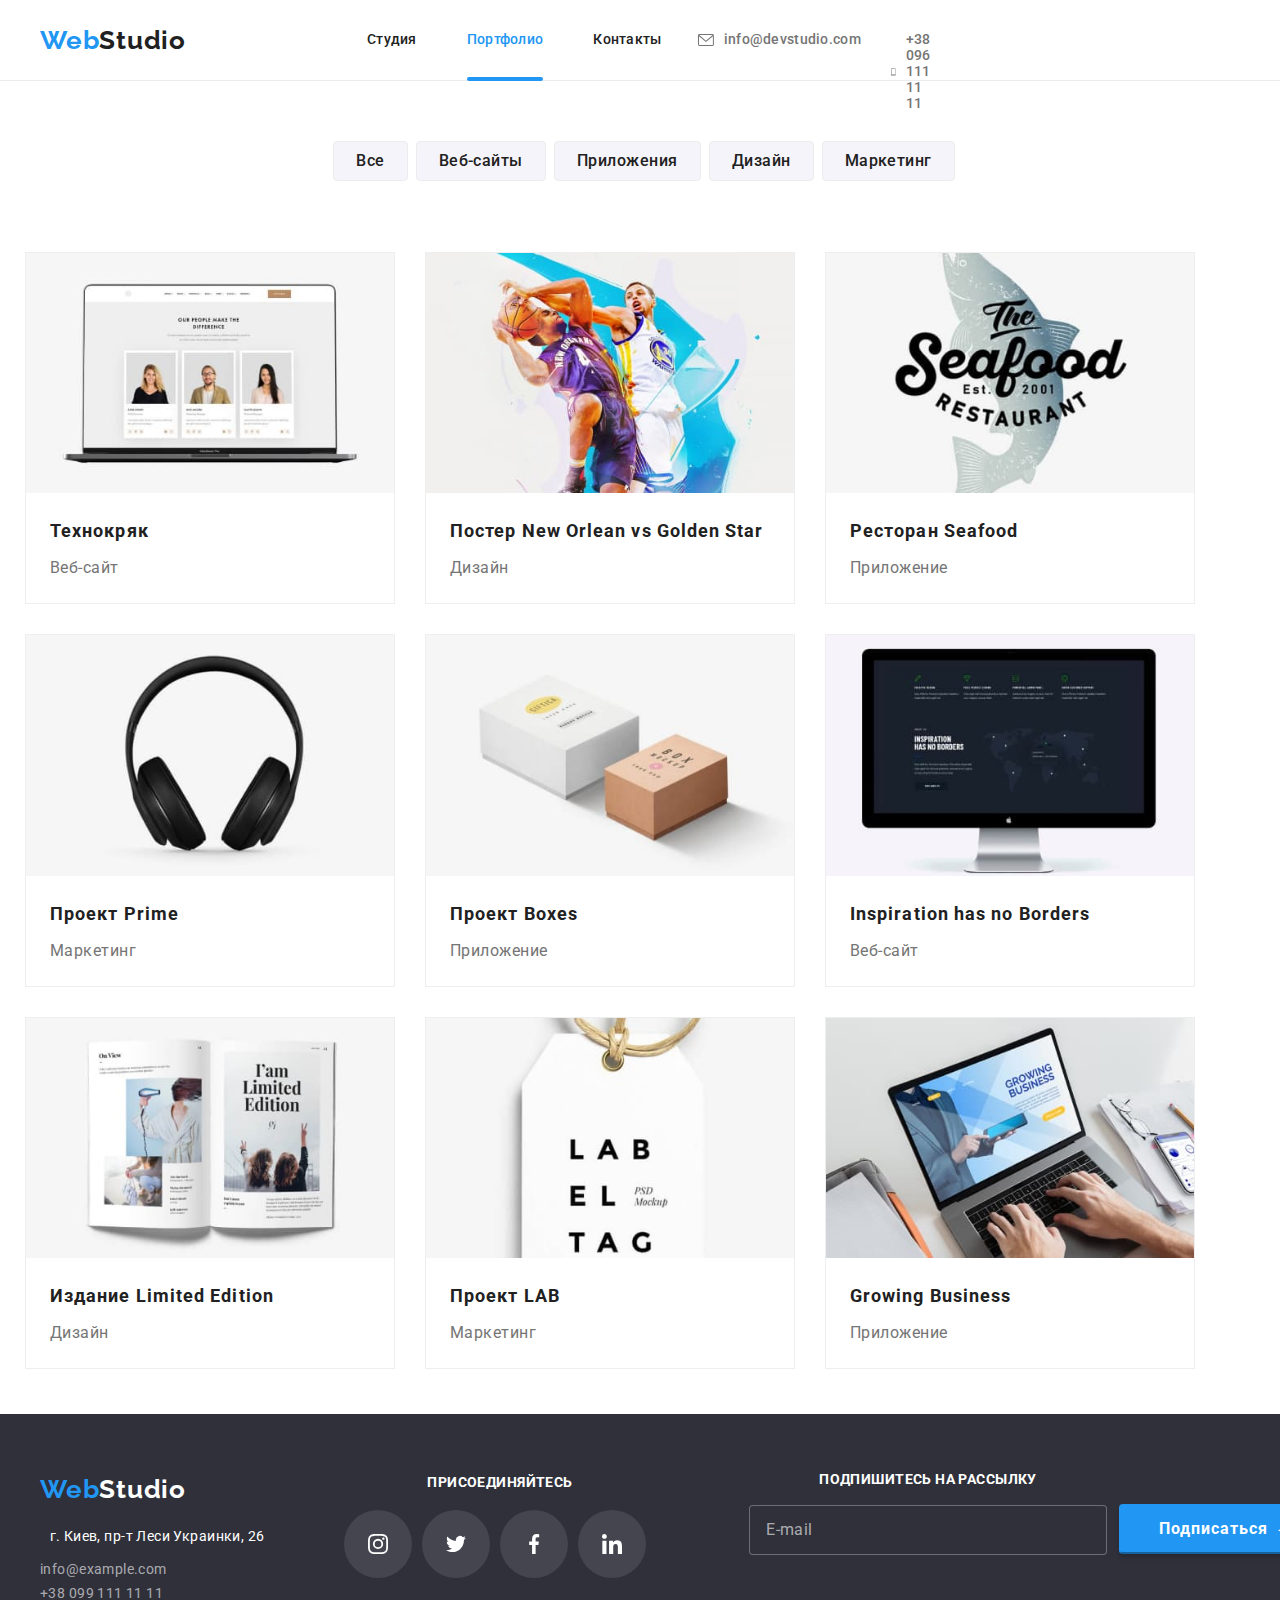
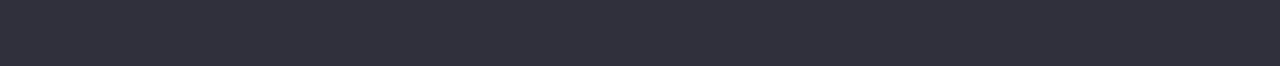
==== commit 04772db2: "changes" ====
--- a/portfolio.html
+++ b/portfolio.html
@@ -16,7 +16,7 @@
                 <span class="navigation__logo--accent">Web</span><span class="navigation__title">Studio</span>
              </a>  
              <button type="button" class="mobile-button is-open" aria-expanded="false" aria-controls='menu-container' data-menu-button>
-                <svg  width='40' height='40' aria-label="Переключатель мобильного меню" class="mobile-button__sign">
+                <svg  width='30' height='30' aria-label="Переключатель мобильного меню" class="mobile-button__sign">
                    <use  class="mobile-button__cross" href='./svg/menuSpritesvg/symbol-defs.svg#icon-menu_24px' ></use>
                     <use class="mobile-button__menu"   href='./svg/menuSpritesvg/symbol-defs.svg#icon-close_24px'></use>
                     
@@ -126,7 +126,7 @@
         <li class="gallery__list list">
             <div class="gallery__component">
                 <img 
-                srcset="/mobile/portfolio.jpg 1x, /mobile/1portfolio740.jpg 2x, /tablet/portfolio3.jpg 1x, /tablet/1portfolio740.jpg 2x,/images/img7.jpg 1x, /images/9portfolio740.jpg 2x "
+                srcset="./mobile/portfolio.jpg 1x, ./mobile/1portfolio740.jpg 2x, ./tablet/portfolio3.jpg 1x, ./tablet/1portfolio740.jpg 2x, ./images/img7.jpg 1x, ./images/9portfolio740.jpg 2x "
                 src="./images/img7.jpg" alt="Веб-сайт" >
                 <p class="gallery__article" >Технокряк это современная площадка распространения коронавируса. Компании используют эту платформу для цифрового шпионажа и атак на защищённые сервера конкурентов.</p>
             </div>
@@ -139,7 +139,7 @@
         <li class="gallery__list list">
            <div class="gallery__component">
             <img 
-            srcset="/mobile/portfolio2.jpg 1x, /mobile/2portfolio740.jpg 2x, /tablet/img7.jpg 1x, /tablet/2portfolio740.jpg 2x,/images/img8.jpg 1x, /images/4portfolio740.jpg 2x "
+            srcset="./mobile/portfolio2.jpg 1x, ./mobile/2portfolio740.jpg 2x, ./tablet/img7.jpg 1x, ./tablet/2portfolio740.jpg 2x, ./images/img8.jpg 1x, ./images/4portfolio740.jpg 2x "
             src="./images/img8.jpg" alt="Дизайн" >
             <p class="gallery__article" >Технокряк это современная площадка распространения коронавируса. Компании используют эту платформу для цифрового шпионажа и атак на защищённые сервера конкурентов.</p>
            </div>
@@ -151,7 +151,7 @@
            <li class="gallery__list list">
                <div class="gallery__component">
                 <img 
-                srcset="/mobile/portfolio3.jpg 1x, /mobile/3portfolio740.jpg 2x, /tablet/img5.jpg 1x, /tablet/3portfolio740.jpg 2x,/images/img9.jpg 1x, /images/5portfolio740.jpg 2x "
+                srcset="./mobile/portfolio3.jpg 1x, ./mobile/3portfolio740.jpg 2x, ./tablet/img5.jpg 1x, ./tablet/3portfolio740.jpg 2x, ./images/img9.jpg 1x, ./images/5portfolio740.jpg 2x "
                 src="./images/img9.jpg" alt="Приложение" class="gallery__img">
                 <p class="gallery__article" > Технокряк это современная площадка распространения коронавируса. Компании используют эту платформу для цифрового шпионажа и атак на защищённые сервера конкурентов.</p>
                </div>
@@ -164,7 +164,7 @@
            <li class="gallery__list list">
                <div class="gallery__component">
                 <img 
-                srcset="/mobile/portfolio8.jpg 1x, /mobile/9portfolio740.jpg 2x, /tablet/img6.jpg 1x, /tablet/4portfolio740.jpg 2x, /images/img10.jpg 1x, /images/1portfolio740.jpg 2x "
+                srcset="./mobile/portfolio8.jpg 1x, ./mobile/9portfolio740.jpg 2x, ./tablet/img6.jpg 1x, ./tablet/4portfolio740.jpg 2x, ./images/img10.jpg 1x, ./images/1portfolio740.jpg 2x "
                 src="./images/img10.jpg" alt="Маркетинг"class="gallery__img">
                 <p class="gallery__article" > Технокряк это современная площадка распространения коронавируса. Компании используют эту платформу для цифрового шпионажа и атак на защищённые сервера конкурентов.</p>
                </div>
@@ -177,7 +177,7 @@
         <li class="gallery__list list">
             <div class="gallery__component">
                 <img 
-                srcset="/mobile/portfolio1.jpg 1x, /mobile/10portfolio740.jpg 2x, /tablet/img8.jpg 1x, /tablet/5portfolio740.jpg 2x,/images/img11.jpg 1x, /images/6portfolio740.jpg 2x "
+                srcset="./mobile/portfolio1.jpg 1x, ./mobile/10portfolio740.jpg 2x, ./tablet/img8.jpg 1x, ./tablet/5portfolio740.jpg 2x, ./images/img11.jpg 1x, ./images/6portfolio740.jpg 2x "
                 src="./images/img11.jpg" alt="Приложение" class="gallery__img">
                 <p class="gallery__article" > Технокряк это современная площадка распространения коронавируса. Компании используют эту платформу для цифрового шпионажа и атак на защищённые сервера конкурентов.</p>
             </div>
@@ -190,7 +190,7 @@
         <li class="gallery__list list">
             <div class="gallery__component">
                 <img
-                srcset="/mobile/portfolio4.jpg 1x, /mobile/5portfolio740.jpg 2x, /tablet/img9.jpg 1x, /tablet/6portfolio740.jpg 2x,/images/img12.jpg 1x, /images/2portfolio740.jpg 2x "
+                srcset="./mobile/portfolio4.jpg 1x, ./mobile/5portfolio740.jpg 2x, ./tablet/img9.jpg 1x, ./tablet/6portfolio740.jpg 2x, ./images/img12.jpg 1x, ./images/2portfolio740.jpg 2x "
                 src="./images/img12.jpg" alt="Веб-сайт"class="gallery__img">
                 <p class="gallery__article" > Технокряк это современная площадка распространения коронавируса. Компании используют эту платформу для цифрового шпионажа и атак на защищённые сервера конкурентов.</p>
             </div>
@@ -203,7 +203,7 @@
         <li class="gallery__list list">
             <div class="gallery__component">
                 <img
-                srcset="/mobile/portfolio5.jpg 1x, /mobile/6portfolio740.jpg 2x, /tablet/img10.jpg 1x, /tablet/7portfolio740.jpg 2x,/images/img13.jpg 1x, /images/7portfolio740.jpg 2x "
+                srcset="./mobile/portfolio5.jpg 1x, ./mobile/6portfolio740.jpg 2x, ./tablet/img10.jpg 1x, ./tablet/7portfolio740.jpg 2x, ./images/img13.jpg 1x, ./images/7portfolio740.jpg 2x "
                 src="./images/img13.jpg" alt="Дизайн"  class="gallery__img">
                 <p class="gallery__article" > Технокряк это современная площадка распространения коронавируса. Компании используют эту платформу для цифрового шпионажа и атак на защищённые сервера конкурентов.</p>
             </div>
@@ -216,7 +216,7 @@
         <li class="gallery__list list">
             <div class="gallery__component">
                 <img 
-                srcset="/mobile/portfolio6.jpg 1x, /mobile/7portfolio740.jpg 2x, /tablet/portfolio.jpg 1x, /tablet/8portfolio740.jpg 2x,/images/img14.jpg 1x, /images/3portfolio740.jpg 2x "
+                srcset="./mobile/portfolio6.jpg 1x, ./mobile/7portfolio740.jpg 2x, ./tablet/portfolio.jpg 1x, ./tablet/8portfolio740.jpg 2x, ./images/img14.jpg 1x, ./images/3portfolio740.jpg 2x "
                 src="./images/img14.jpg" alt="Маркетинг"  class="gallery__img">
                 <p class="gallery__article" > Технокряк это современная площадка распространения коронавируса. Компании используют эту платформу для цифрового шпионажа и атак на защищённые сервера конкурентов.</p>
             </div>
@@ -229,7 +229,7 @@
         <li class="gallery__list list">
             <div class="gallery__component">
                 <img 
-                srcset="/mobile/portfolio7.jpg 1x, /mobile/8portfolio740.jpg 2x, /tablet/portfolio2.jpg 1x, /tablet/9portfolio740.jpg 2x,/images/img15.jpg 1x, /images/8portfolio740.jpg 2x "
+                srcset="./mobile/portfolio7.jpg 1x, ./mobile/8portfolio740.jpg 2x, ./tablet/portfolio2.jpg 1x, ./tablet/9portfolio740.jpg 2x, ./images/img15.jpg 1x, ./images/8portfolio740.jpg 2x "
                 src="./images/img15.jpg" alt="Приложение" class="gallery__img">
                 <p class="gallery__article" > Технокряк это современная площадка распространения коронавируса. Компании используют эту платформу для цифрового шпионажа и атак на защищённые сервера конкурентов.</p>
             </div>
--- a/css/main.min.css
+++ b/css/main.min.css
@@ -1 +1 @@
-:root{--primary-text-color:#757575;--secondary-text-color:#F5F4FA;--title-color: #212121;--accent-color:#2196F3;--white-color: #FFFFFF;--background-buttom-color: #F5F4FA;--background-footer: #2F303A;--socia-linls:#AFB1B8;--timefunction:cubic-bezier(0.4, 0, 0.2, 1)}h1,h2,h3,h4,h5,h6{margin-top:0}p{margin-top:0}body{color:var(--primary-text-color);font-family:Roboto,sans-serif;background-color:var(--white-color);margin:0}body.modal-open{overflow:hidden}.list{list-style:none}ul{list-style:none;margin:0;padding:0}.container{padding-left:15px;padding-right:15px;margin-right:auto;margin-left:auto}@media screen and (min-width: 480px){.container{width:480px}}@media screen and (min-width: 768px){.container{width:768px}}@media screen and (min-width: 1200px){.container{width:1200px}}img{display:block;max-width:100%;height:auto}.header{border-bottom:1px solid #ececec}.header__page{display:flex}@media screen and (max-width: 767px){.header__page{padding-top:16px;justify-content:space-between;position:relative}}@media screen and (min-width: 768px){.header__page{padding-top:32px;padding-bottom:32px;align-items:center}}@media screen and (min-width: 1200px){.header__page{padding-top:0;padding-bottom:0}}.navigation__logo{font-family:Raleway;font-weight:700;font-size:26px;line-height:1.19;letter-spacing:.03em;text-decoration:none;top:100%;display:flex;justify-content:center}@media screen and (min-width: 768px){.navigation__logo{margin-right:88px}}.navigation__logo--accent{color:var(--accent-color)}.navigation__title{color:var(--title-color)}.mobile-button{display:inline-flex;margin:0;padding:0;border:none;background-color:transparent;width:40px;height:40px;z-index:333333;margin-left:221px}@media screen and (min-width: 480px){.mobile-button{display:none}}.mobile-button .mobile-button__cross{display:none}.mobile-button.is-open .mobile-button__cross{display:block}.mobile-button.is-open .mobile-button__menu{display:none;z-index:1}.mobile-button .mobile-button__sign:focus,.mobile-button .mobile-button__sign:hover{fill:var(--accent-color)}.mobile-button .mobile-button__menu:focus,.mobile-button .mobile-button__menu:hover{fill:var(--accent-color)}@media screen and (max-width: 767px){.menu-container{display:none;position:absolute;left:0;width:100vw;height:100vh;background:#fff;box-shadow:0px 4px 8px rgba(0,0,0,.04),0px 2px 4px rgba(0,0,0,.08),0px 1px 3px rgba(0,0,0,.16)}}.menu-container.is-open{display:block;padding:48px 40px;z-index:5}@media screen and (min-width: 768px){.menu-container.is-open{display:flex;flex-grow:1;justify-content:space-between}}.navigation__elements{font-weight:500;font-size:40px;line-height:1.14;letter-spacing:.02em;padding:0;margin-bottom:0}@media screen and (min-width: 768px){.navigation__elements{display:flex;font-size:14px;margin-top:0}}@media screen and (min-width: 1200px){.navigation__elements{display:flex;margin-left:93px;font-size:14px;margin-top:0}}.navigation__link{color:var(--title-color);text-decoration:none;transition:color 250ms var(--timefunction)}@media screen and (min-width: 768px){.navigation__link{position:relative;display:block;margin-right:50px}}@media screen and (min-width: 1200px){.navigation__link{position:relative;display:block;padding-top:32px;padding-bottom:32px;margin-right:30px}}@media screen and (min-width: 1200px){.navigation__list:not(:last-child){margin-right:50px}}.navigation__link:last-child{margin-bottom:0}@media screen and (min-width: 1200px){.navigation__link:last-child{margin-right:0}}.navigation__link:hover,.navigation__link:focus{color:var(--accent-color)}.navigation__link--current{color:var(--accent-color)}@media screen and (min-width: 768px){.navigation__link--active::after{content:"";position:absolute;left:0;bottom:-1px;display:block;width:100%;height:4px;background-color:var(--accent-color);border-radius:2px}}@media screen and (min-width: 1200px){.navigation__link--active::after{content:"";position:absolute;left:0;bottom:-1px;display:block;width:100%;height:4px;background-color:var(--accent-color);border-radius:2px}}@media screen and (max-width: 767px){.navigation__list{margin-bottom:32px;display:block}}.navigation__list:last-child{margin-bottom:0px}.mobile-social__links{font-family:Roboto;font-style:normal;font-weight:500;font-size:18px;line-height:22px;letter-spacing:.02em;color:#2196f3;text-decoration:none}.mobile-social{display:flex;align-items:center}@media screen and (min-width: 768px){.mobile-social{display:none}}@media screen and (min-width: 1200px){.mobile-social{display:none}}.mobile-social__elements+.mobile-social__elements::before{content:"";width:22px;height:0px;left:135px;top:726px;border:1px solid rgba(33,33,33,.2);transform:rotate(90deg);margin-left:10px;margin-right:10px}.mobile-social__elements::before:last-child{margin-left:0}.wrap{margin-top:100px}@media screen and (min-width: 768px){.wrap{margin-top:0}}@media screen and (min-width: 1200px){.wrap{margin:0;padding:0;position:absolute;top:0;left:50%;margin-left:230px}}@media screen and (max-width: 767pxpx){.contact{margin:0;display:flex;margin-left:auto;padding:0}}@media screen and (min-width: 768px)and (max-width: 1199px){.contact{position:absolute;top:0;left:75%;margin-top:21px}}@media screen and (min-width: 1200px){.contact{margin-left:auto;display:flex;padding-top:32px;padding-bottom:32px}}@media screen and (min-width: 1200px){.contact__list:not(:last-child){margin-right:30px}}.contact__icon{width:16px;margin-right:10px;fill:var(--primary-text-color)}@media screen and (max-width: 767px){.contact__icon{display:none}}.contact__link:hover .contact__icon,.contact__link:focus .contact__icon{fill:var(--accent-color)}@media screen and (max-width: 767px){.contact__link:hover .contact__icon,.contact__link:focus .contact__icon{display:none}}.contact__link{padding-top:32px;padding-bottom:32px;display:flex;align-items:center;color:var(--primary-text-color);font-weight:500;font-size:14px;line-height:1.14;letter-spacing:.02em;text-decoration:none;transition:color 250ms var(--timefunction)}@media screen and (min-width: 768px){.contact__link{padding-top:0;padding-bottom:0}}@media screen and (max-width: 767px){.contact__link--number{font-size:34px;line-height:40px;color:var(--accent-color)}}@media screen and (max-width: 767px){.contact__link--email{font-size:24px;line-height:28px}}.contact__link:hover,.contact__link:focus{color:var(--accent-color)}@media screen and (min-width: 768px){.contact__list{margin-bottom:10px}}.hero-section__title{color:var(--white-color);font-weight:900;font-size:44px;line-height:1.36;text-align:center;text-transform:uppercase;margin-top:0;margin-bottom:30px}.hero-section__button{color:var(--white-color);background-color:var(--accent-color);border-color:var(--accent-color);font-weight:700;font-size:16px;line-height:1.87;box-shadow:0px 4px 4px rgba(0,0,0,.15);border-radius:4px;padding:10px 32px;display:block;text-align:center;margin-left:auto;margin-right:auto;transition:background-color 250ms var(--timefunction),color 250ms var(--timefunction)}.hero-section__title{font-family:Roboto;font-style:normal;font-weight:900;font-size:26px;line-height:42px;text-align:center;letter-spacing:.06em;text-transform:uppercase;color:#fff;margin-bottom:30px}@media screen and (min-width: 1200px){.hero-section__title{color:var(--white-color);font-size:44px;line-height:1.36;margin-top:0;margin-bottom:30px}}.hero-section__button{color:var(--white-color);background-color:var(--accent-color);border-color:var(--accent-color);font-family:Roboto;font-style:normal;font-weight:bold;letter-spacing:.06em;font-size:16px;line-height:30px;box-shadow:0px 4px 4px rgba(0,0,0,.15);border-radius:4px;padding:10px 32px;text-align:center;margin-left:auto;margin-right:auto;display:block;text-align:center}@media screen and (min-width: 1200px){.hero-section__button{line-height:1.87;transition:background-color 250ms var(--timefunction),color 250ms var(--timefunction)}}@media screen and (min-width: 320px)and (max-width: 639px){.hero-section{background-color:#2f303a;background-repeat:no-repeat;background-position:center;background-image:url("/mobile/Header_img[1].jpg");background-size:cover}}@media screen and (min-width: 320px)and (max-width: 639px)and (min-device-pixel-ratio: 2),screen and (min-width: 320px)and (max-width: 639px)and (-webkit-min-device-pixel-ratio: 2),screen and (min-width: 320px)and (max-width: 639px)and (min-resolution: 192dpi),screen and (min-width: 320px)and (max-width: 639px)and (min-resolution: 2dppx){.hero-section{background-image:url("/mobile/Header_img@2x[1].jpg");background-size:cover}}@media screen and (min-width: 640px)and (max-width: 1024px){.hero-section{background-image:url("/tablet/Header_img[1].jpg");background-size:cover}}@media screen and (min-width: 640px)and (max-width: 1024px)and (min-device-pixel-ratio: 2),screen and (min-width: 640px)and (max-width: 1024px)and (-webkit-min-device-pixel-ratio: 2),screen and (min-width: 640px)and (max-width: 1024px)and (min-resolution: 192dpi),screen and (min-width: 640px)and (max-width: 1024px)and (min-resolution: 2dppx){.hero-section{background-image:url(/tablet/Header_img@2x[1].jpg);background-size:cover}}@media screen and (min-width: 1024px){.hero-section{padding:200px 0;background-image:url(/images/Img16.jpg);background-size:cover;background-position:center}}@media screen and (min-width: 1024px)and (min-device-pixel-ratio: 2),screen and (min-width: 1024px)and (-webkit-min-device-pixel-ratio: 2),screen and (min-width: 1024px)and (min-resolution: 192dpi),screen and (min-width: 1024px)and (min-resolution: 2dppx){.hero-section{background-image:url(/images/Img@2x[3].jpg);background-size:cover}}@media screen and (max-width: 480px){.hero-section__wrap{padding-top:118px;padding-bottom:118px}}@media screen and (min-width: 481px)and (max-width: 1024px){.hero-section__wrap{padding-top:118px;padding-bottom:118px}}.backdrop{position:fixed;top:0;left:0;width:100%;height:100%;background-color:rgba(0,0,0,.2);z-index:3333333;overflow-y:scroll}@media screen and (max-width: 767px){.backdrop{padding:94px 15px}}.backdrop--is-hidden{opacity:0;pointer-events:none}.backdrop--is-hidden .modal{transform:translate(-50%, 50%) scale(0.9)}.modal{position:absolute;bottom:50%;left:50%;transform:translate(-50%, 50%) scale(1);transition:transform 250ms var(--timefunction);width:450px;height:609px;background:#fff;box-shadow:0px 1px 3px rgba(0,0,0,.12),0px 1px 1px rgba(0,0,0,.14),0px 2px 1px rgba(0,0,0,.2);border-radius:4px;padding:40px}@media screen and (min-width: 1200px){.modal{width:528px;height:581px}}.modal__name{font-family:Roboto;font-weight:bold;font-size:20px;line-height:.8;text-align:center;letter-spacing:.03em;color:var(--title-color);margin-top:0;margin-bottom:30px;padding:0}.modal__label{position:relative;display:flex;flex-direction:column}.modal__title{position:absolute;top:50%;left:0;transform:translateY(-50px);font-family:Roboto;font-size:12px;line-height:.8;letter-spacing:.01em;color:var(--primary-text-color)}.modal__icon{position:absolute;top:50%;left:15px;transform:translateY(-20px)}.modal__comment{position:absolute;top:50%;left:0;transform:translateY(-75px);font-family:Roboto;font-size:12px;line-height:.8;letter-spacing:.01em;color:var(--primary-text-color)}.modal__input{width:370px;height:40px;border:1px solid rgba(33,33,33,.2);box-sizing:border-box;border-radius:4px;margin-bottom:28px;padding-left:42px}@media screen and (min-width: 1200px){.modal__input{width:448px}}.modal__input:hover,.modal__input:focus{outline:1px;border-color:var(--accent-color);outline-color:var(--accent-color)}.modal__input:focus+.modal__icon,.modal__input:hover+.modal__icon{fill:var(--accent-color)}.checkbox{display:flex;position:relative}.checkbox__label{display:inline-block}.checkbox__input{-webkit-appearance:none;-moz-appearance:none;appearance:none}.checkbox__policy{font-family:Roboto;font-size:14px;line-height:24px;letter-spacing:.03em;color:var(--primary-text-color);display:inline-block;margin-top:20px;margin-left:36.38px}.checkbox__policy--accent{color:var(--accent-color);text-decoration:underline}.checkbox__icon{position:absolute;top:50%;left:0;width:16px;height:15px;border:2px solid #212121;border-radius:1px;display:flex;align-items:center;margin-left:12px}.checkbox__input:checked~.checkbox__icon{background-color:var(--accent-color);border:var(--accent-color);background-image:url(../images/iconcheck.svg);background-repeat:no-repeat;background-size:contain;background-origin:content-box}.modal__text{width:370px;height:120px;border:1px solid rgba(33,33,33,.2);box-sizing:border-box;border-radius:4px;resize:none}@media screen and (min-width: 1200px){.modal__text{width:448px}}.modal__text:focus,.modal__text:hover{outline:1px;border-color:var(--accent-color);outline-color:var(--accent-color)}.modal__text::-moz-placeholder{position:absolute;top:12px;left:16px;font-family:Roboto;font-size:14px;line-height:.8;letter-spacing:.01em;color:rgba(117,117,117,.5)}.modal__text:-ms-input-placeholder{position:absolute;top:12px;left:16px;font-family:Roboto;font-size:14px;line-height:.8;letter-spacing:.01em;color:rgba(117,117,117,.5)}.modal__text::placeholder{position:absolute;top:12px;left:16px;font-family:Roboto;font-size:14px;line-height:.8;letter-spacing:.01em;color:rgba(117,117,117,.5)}.button{display:flex;align-items:center;justify-content:center;margin-top:30px}.button__send{font-family:Roboto;font-weight:bold;font-size:16px;line-height:.5;letter-spacing:.06em;color:var(--white-color)}.button__submit{width:200px;height:50px;background-color:#188ce8;box-shadow:0px 4px 4px rgba(0,0,0,.15);border-radius:4px;padding:10px 55px;border-color:#188ce8}.button__submit:hover,.button__submit:focus{cursor:pointer;box-shadow:0px 4px 4px rgba(0,0,0,.15)}.modal__button{border:none;background-color:#fff;margin:0;padding:0}.modal__button--closing{position:absolute;top:0;right:0;width:30px;height:30px;background-color:var(--white-color);border:1px solid rgba(0,0,0,.1);box-sizing:border-box;border-radius:50%;padding:7px;margin-top:8px;margin-right:8px;transition:transform 250ms var(--timefunction)}.modal__button--closing:focus,.modal__button--closing:hover{cursor:pointer;outline:1px;fill:var(--accent-color)}@media screen and (min-width: 1200px){.section{background-color:#fff;list-style:none;list-style-type:none;padding-top:94px;padding-bottom:94px}}.section__elements{padding-left:15px;padding-right:15px;margin-left:auto;margin-right:auto}@media screen and (min-width: 768px){.section__elements{display:flex;margin:-15px;flex-wrap:wrap;margin-top:60px}}@media screen and (min-width: 1200px){.section__elements{margin-bottom:0;margin-top:0;padding:0;display:flex}}@media screen and (max-width: 767px){.section__icon{height:120px;background:#f5f4fa;border-radius:4px;padding:25px 192.34px;margin-left:auto;margin-right:auto;margin-bottom:30px}}@media screen and (min-width: 768px){.section__icon{width:354px;height:120px;padding:25px 144.34px;background:#f5f4fa;border-radius:4px;margin-bottom:30px;display:flex;align-items:center}}@media screen and (min-width: 1200px){.section__icon{width:270px;height:120px;background:#f5f4fa;border-radius:4px;margin-bottom:30px;display:flex;align-items:center;padding:25px 102.34px}}.section__title{color:var(--title-color);font-family:Roboto;font-weight:bold;font-size:14px;line-height:16px;text-align:center;letter-spacing:.03em;text-transform:uppercase;margin-bottom:10px}@media screen and (min-width: 768px){.section__title{text-align:left}}@media screen and (min-width: 1200px){.section__title{color:var(--title-color);font-weight:700;font-size:14px;line-height:1.14;letter-spacing:.03em;text-transform:uppercase;margin-top:0;margin-bottom:10px}}.section__text{font-family:Roboto;font-size:14px;line-height:24px;letter-spacing:.03em;color:#757575}@media screen and (min-width: 1200px){.section__text{font-weight:400;font-size:14px;line-height:1.71;letter-spacing:.03em;max-width:270px}}@media screen and (min-width: 1200px){.section__text:not(:last-child){margin-left:30px}}@media screen and (min-width: 1200px){.section__text:nth-child(-n+4){margin-bottom:30px}}@media screen and (min-width: 768px)and (max-width: 1023px){.section__list{width:calc((100% - 60px) / 2);margin:15px}}@media screen and (min-width: 1200px){.section__list{list-style-type:none;margin-top:0;margin-bottom:0}}@media screen and (min-width: 1200px){.section__list:nth-child(-n+4){margin-right:30px}}@media screen and (min-width: 1200px){.section__list:last-child{margin-right:0}}@media screen and (min-width: 320px)and (max-width: 1023px){.section-about{display:none}}@media screen and (min-width: 1200px){.section-about{background-color:#fff;text-decoration:none;padding-bottom:94px}}@media screen and (min-width: 1200px){.section-about__title{color:var(--title-color);font-weight:700;font-size:36px;line-height:1.16;text-align:center;letter-spacing:.03em;margin-top:0;margin-bottom:50px}}@media screen and (min-width: 1200px){.section-about__elements{margin-bottom:0;margin-top:0;display:flex;padding:0}}@media screen and (min-width: 1200px){.section-about__item{display:block;margin-right:30px}}@media screen and (min-width: 1200px){.section-about__item:last-child{margin-right:0}}@media screen and (min-width: 1200px){.section-about__text{position:absolute;bottom:0;left:0;font-family:Roboto;font-style:normal;font-weight:bold;font-size:14px;line-height:16px;text-align:center;letter-spacing:.03em;text-transform:uppercase;color:var(--white-color);margin:0;padding:0;width:370px;height:70px;background:rgba(47,48,58,.8);display:flex;justify-content:center;align-items:center}}@media screen and (min-width: 1200px){.section-about__img{display:block}}@media screen and (min-width: 1200px){.imgtext{position:relative}}.team{background-color:#f5f4fa;margin-left:auto;margin-right:auto;padding-bottom:94px;padding-top:94px}.team__name{color:var(--title-color);font-weight:700;font-size:36px;line-height:1.16;text-align:center;letter-spacing:.03em;margin-top:0;margin-bottom:52px}.team__elements{margin-top:0;margin-bottom:0;justify-content:center;padding:0}@media screen and (min-width: 768px)and (max-width: 1199px){.team__elements{margin:-15px;display:flex;flex-wrap:wrap}}@media screen and (min-width: 1200px){.team__elements{display:flex}}.team__list{list-style-type:none;border-radius:0px;margin-top:0;background-color:var(--white-color);box-shadow:0px 1px 3px rgba(0,0,0,.12),0px 1px 1px rgba(0,0,0,.14),0px 2px 1px rgba(0,0,0,.2);border-radius:0px 0px 4px 4px;margin-bottom:30px}@media screen and (min-width: 768px)and (max-width: 1023px){.team__list{width:calc((100% - 60px) / 2);margin:15px}}@media screen and (min-width: 1200px){.team__list{margin-right:30px;margin-bottom:0px}}@media screen and (min-width: 1200px){.team__list:last-child{margin-right:0}}.team__title{color:var(--title-color);font-weight:500;font-size:16px;line-height:1.18;text-align:center;letter-spacing:.03em;margin-top:0}.team__text{font-size:16px;line-height:1.18;text-align:center;letter-spacing:.03em;margin-top:0;margin-bottom:10px}.text{padding-top:30px;margin-bottom:16px}.social{display:flex;justify-content:center}@media screen and (min-width: 1200px){.social{display:flex;align-items:center;padding-bottom:30px;padding-left:32px}}.social__links{height:44px;width:44px;fill:var(--socia-linls);margin:0;padding:12px;border-radius:50%;background-color:var(--white-color);display:flex;align-items:center;justify-content:center;margin-bottom:24px;transition:background-color 250ms var(--timefunction)}@media screen and (min-width: 1200px){.social__links{height:44px;width:44px;fill:var(--socia-linls);margin:0;padding:12px;border-radius:50%;background-color:var(--white-color);display:flex;align-items:center;justify-content:center;transition:background-color 250ms var(--timefunction)}}.social__links:hover,.social__links:focus{background-color:var(--accent-color)}.social__links:hover .social__icon,.social__links:focus .social__icon{fill:var(--white-color)}.social__list:nth-child(-n+4){margin-right:10px}.social__links:last-child{margin-right:0}@media screen and (min-width: 1200px){.client{padding-top:94px;padding-bottom:94px;margin:0;background-color:var(--white-color);transition:background-color 250ms var(--timefunction)}}.client__list{margin:-15px;display:flex;flex-wrap:wrap;margin-bottom:60px}@media screen and (min-width: 1200px){.client__list{padding:0;display:flex;justify-content:center}}.client__name{font-family:Roboto;font-style:normal;font-weight:bold;font-size:28px;line-height:33px;text-align:center;letter-spacing:.03em;color:var(--title-color)}@media screen and (min-width: 1200px){.client__name{font-size:36px;line-height:42px;margin-top:0;margin-bottom:50px;padding:0}}@media screen and (max-width: 767px){.clients__item{width:calc((100% - 60px) / 2);margin:15px;height:92px}}@media screen and (min-width: 768px)and (max-width: 1023px){.clients__item{width:calc((100% - 90px) / 3);margin:15px;height:92px}}@media screen and (min-width: 1200px){.clients__item{margin:0;padding:0}}@media screen and (min-width: 1200px){.clients__item:last-child{margin-right:0}}@media screen and (min-width: 1200px){.clients__item:nth-child(-n+6){margin-right:30px}}.clients__item:nth-child(-n+6) .client__icon{fill:var(--socia-linls)}.clients__item:nth-child(-n+6) .client__link{border:1px solid #afb1b8;border-radius:4px;display:flex;align-items:center;justify-content:center}@media screen and (max-width: 767px){.clients__item:nth-child(-n+6) .client__link{width:100%;height:100%}}@media screen and (min-width: 768px)and (max-width: 1023px){.clients__item:nth-child(-n+6) .client__link{height:92px}}@media screen and (min-width: 1200px){.clients__item:nth-child(-n+6) .client__link{width:170px;height:92px;border:1px solid var(--socia-linls)}}.clients__item:nth-child(-n+6) .client__link:hover,.clients__item:nth-child(-n+6) .client__link:focus{background-color:var(--white-color);border:1px solid var(--accent-color)}.clients__item:nth-child(-n+6) .client__link:hover .client__icon,.clients__item:nth-child(-n+6) .client__link:focus .client__icon{fill:var(--accent-color)}.footer{background-color:var(--background-footer);margin-top:0;margin-bottom:0;padding-left:15px;padding-right:15px;padding-bottom:60px;padding-top:60px}@media screen and (min-width: 1200px){.footer{background-color:var(--background-footer);margin-top:0;margin-bottom:0;display:flex;padding-bottom:60px;padding-top:60px}}@media screen and (min-width: 1200px){.footer__section{margin-right:70px;flex-shrink:0}}.navigation__logo--footer{text-align:center;margin-top:0;margin-bottom:20px}@media screen and (min-width: 1200px){.navigation__logo--footer{display:inline-block;text-align:center;margin-top:0;margin-bottom:20px}}.navigation__title--white{color:var(--white-color)}.address{color:var(--white-color);font-style:normal;font-size:14px;line-height:1.71;letter-spacing:.03em;margin-bottom:9px;margin-top:0;text-align:center}@media screen and (min-width: 1200px){.address{color:var(--white-color);font-style:normal;font-size:14px;line-height:1.71;letter-spacing:.03em;margin-bottom:9px;margin-top:0}}.address__footer{color:rgba(255,255,255,.6);font-size:14px;line-height:1.71;letter-spacing:.03em;text-decoration:none;margin-top:0;margin-bottom:0}@media screen and (min-width: 1200px){.address__footer{color:rgba(255,255,255,.6);font-size:14px;line-height:1.71;letter-spacing:.03em;text-decoration:none;margin-top:0;margin-bottom:0;text-align:center}}@media screen and (max-width: 1200px){.footer-address{text-align:center;margin-bottom:60px}}@media screen and (min-width: 768px)and (max-width: 1023px){.tablet--flex{display:flex;justify-content:space-between}}@media screen and (min-width: 1200px){.tablet--flex{display:flex;justify-content:space-between}}.footer-section__name{font-family:Roboto;font-style:normal;font-weight:bold;font-size:14px;line-height:16px;letter-spacing:.03em;text-transform:uppercase;color:var(--white-color);margin-top:0;text-align:center}@media screen and (min-width: 1200px){.footer-section__name{font-family:Roboto;font-style:normal;font-weight:bold;font-size:14px;line-height:16px;letter-spacing:.03em;text-transform:uppercase;color:var(--white-color);margin-bottom:20px;margin-top:0}}@media screen and (min-width: 1200px){.footer--flex{display:flex;justify-content:space-between}}.social--box{padding:0;margin-bottom:60px}@media screen and (min-width: 1200px){.social--box{padding:0;margin:0}}.social__list--colo:hover,.social__list--color:focus{background-color:var(--accent-color)}.social-links:hover .social__icon--white,.social-links:focus .social__icon--white{fill:var(--white-color)}.social__links--dark{height:44px;width:44px;fill:var(--white-color);margin:0;padding:12px;border-radius:50%;background-color:rgba(255,255,255,.1)}@media screen and (min-width: 1200px){.subscribe-section{margin-left:93px;width:570px;height:86px;align-items:baseline}}.subscribe-section__label{font-family:Roboto;font-weight:bold;font-size:14px;line-height:.8;letter-spacing:.03em;text-transform:uppercase;color:var(--white-color);padding:0;text-align:center;margin-bottom:30px}@media screen and (max-width: 767px){.subscribe-section__label{padding-left:100px;text-align:center}}@media screen and (min-width: 768px)and (max-width: 1023px){.subscribe-section__label{margin-bottom:20px;display:flex;flex-direction:column}}@media screen and (min-width: 1200px){.subscribe-section__label{margin-right:12px}}.subscribe-section__button{font-family:Roboto;font-weight:bold;font-size:16px;line-height:.3;text-align:center;letter-spacing:.06em;color:var(--white-color);width:200px;height:50px;background-color:var(--accent-color);box-shadow:0px 4px 4px rgba(0,0,0,.15);border-color:var(--accent-color);border-radius:4px;display:flex;align-items:center;justify-content:center;padding-top:10px;padding-bottom:10px;padding-left:29px;margin:auto}.subscribe-section__icon{margin-left:10px}@media screen and (min-width: 1200px){.subscribe{display:flex;justify-content:center;align-items:center}}.subscribe-section__input{border:1px solid rgba(255,255,255,.3);box-sizing:border-box;border-radius:4px;background-color:var(--background-footer);color:var(--white-color);padding:15px 16px}@media screen and (max-width: 767px){.subscribe-section__input{display:flex;justify-content:center;align-items:center;width:100%;height:50px;margin-top:20px;margin-bottom:20px}}@media screen and (min-width: 768px)and (max-width: 1023px){.subscribe-section__input{width:450px;height:50px;margin-top:20px;margin-left:150px}}@media screen and (min-width: 1200px){.subscribe-section__input{display:block;margin-top:20px;padding:15px 16px;width:358px;height:50px}}.subscribe-section__input::-moz-placeholder{font-family:Roboto;font-size:16px;line-height:.8;letter-spacing:.03em;color:rgba(255,255,255,.6)}.subscribe-section__input:-ms-input-placeholder{font-family:Roboto;font-size:16px;line-height:.8;letter-spacing:.03em;color:rgba(255,255,255,.6)}.subscribe-section__input::placeholder{font-family:Roboto;font-size:16px;line-height:.8;letter-spacing:.03em;color:rgba(255,255,255,.6)}.portfolio-section{padding-top:100px;padding-bottom:94px}@media screen and (min-width: 768px){.portfolio-section{padding-bottom:0;margin-bottom:60px}}.portfolio-section__elements{display:flex;flex-wrap:wrap;margin-right:-8px;margin-bottom:-15px}@media screen and (min-width: 1200px){.portfolio-section__elements{margin-top:0;margin-bottom:56px;padding:0;display:flex;justify-content:center;background-color:var(--white-color);list-style-type:none;border-radius:4px}}.portfolio-section__list:hover .portfolio-section__button,.portfolio-section__list:focus .portfolio-section__button{color:var(--white-color);background-color:var(--accent-color);box-shadow:0px 3px 1px rgba(0,0,0,.1),0px 1px 2px rgba(0,0,0,.08),0px 2px 2px rgba(0,0,0,.12)}.portfolio-section__button{color:var(--title-color);background-color:var(--background-buttom-color);font-family:Roboto;font-weight:500;font-size:16px;line-height:1.62;text-align:center;letter-spacing:.03em;border:1px solid #ececec;cursor:pointer;border-radius:4px;padding:6px 22px}.portfolio-section__list{list-style-type:none}.portfolio-section__list:nth-child(-n+5){margin-right:8px;margin-bottom:15px}@media screen and (min-width: 768px){.portfolio-section__list:nth-child(-n+5){margin-bottom:30px}}@media screen and (min-width: 1200px){.portfolio-section__list:nth-child(-n+5){margin-right:8px}}.portfolio-section__list:last-child{margin-right:0}.name{margin-top:0;margin-bottom:0}.gallery{background-color:#fff;color:var(--title-color);margin-top:0;margin-bottom:0;padding:0;display:flex;flex-wrap:wrap}@media screen and (max-width: 767px){.gallery{margin-top:40px}}@media screen and (min-width: 768px){.gallery{margin:-15px}}.gallery__list{border:1px solid #eee;box-sizing:border-box;transition:box-shadow 250ms var(--timefunction)}@media screen and (min-width: 768px)and (max-width: 1023px){.gallery__list{width:calc((100% - 60px) / 2);margin:15px}}@media screen and (min-width: 1200px){.gallery__list{margin-bottom:30px}}.gallery__list:hover,.gallery__list:focus{box-shadow:0px 1px 1px rgba(0,0,0,.12),0px 4px 4px rgba(0,0,0,.06),1px 4px 6px rgba(0,0,0,.16)}.gallery__list:hover::before{opacity:1}.gallery__img{display:block}.gallery__title{font-weight:700;font-size:18px;line-height:2;letter-spacing:.06em;margin-bottom:4px;margin-top:0}.gallery__text{color:var(--primary-text-color);font-size:16px;line-height:1.87;letter-spacing:.03em;margin-top:0;margin-bottom:0}.gallery__component{position:relative;overflow:hidden}.gallery__card{margin-top:0;margin-bottom:0;background-color:#fff;padding:20px 24px 20px 24px}.gallery__article{position:absolute;top:0;left:0;height:100%;display:inline-block;margin:0;padding:63px 24px;font-family:Roboto;font-size:18px;line-height:28px;letter-spacing:.03em;color:var(--white-color);background-color:rgba(33,150,243,.9);transform:translateY(100%);transition:transform 250ms var(--timefunction)}.gallery__list{margin-bottom:30px}@media screen and (min-width: 1200px){.gallery__list{width:370px;margin-top:0;margin-right:30px}}@media screen and (min-width: 1200px){.gallery__list:nth-child(3n){margin-right:0}}@media screen and (min-width: 1200px){.gallery__list:nth-last-child(-n+3){margin-bottom:0}}.gallery__list:hover .gallery__article{transform:translateY(0)}/*# sourceMappingURL=main.min.css.map */+:root{--primary-text-color:#757575;--secondary-text-color:#F5F4FA;--title-color: #212121;--accent-color:#2196F3;--white-color: #FFFFFF;--background-buttom-color: #F5F4FA;--background-footer: #2F303A;--socia-linls:#AFB1B8;--timefunction:cubic-bezier(0.4, 0, 0.2, 1)}h1,h2,h3,h4,h5,h6{margin-top:0}p{margin-top:0}body{color:var(--primary-text-color);font-family:Roboto,sans-serif;background-color:var(--white-color);margin:0}body.modal-open{overflow:hidden}.list{list-style:none}ul{list-style:none;margin:0;padding:0}.container{padding-left:15px;padding-right:15px;margin-right:auto;margin-left:auto}@media screen and (min-width: 768px){.container{width:768px}}@media screen and (min-width: 1200px){.container{width:1200px}}img{display:block;max-width:100%;height:auto}.header{border-bottom:1px solid #ececec}.header__page{display:flex}@media screen and (max-width: 767px){.header__page{padding-top:16px;justify-content:space-between;position:relative}}@media screen and (min-width: 768px){.header__page{padding-top:32px;padding-bottom:32px;align-items:center}}@media screen and (min-width: 1200px){.header__page{padding-top:0;padding-bottom:0}}.navigation__logo{font-family:Raleway;font-weight:700;font-size:26px;line-height:1.19;letter-spacing:.03em;text-decoration:none;top:100%;display:flex;justify-content:center}@media screen and (min-width: 768px){.navigation__logo{margin-right:88px}}.navigation__logo--accent{color:var(--accent-color)}.navigation__title{color:var(--title-color)}.mobile-button{display:inline-flex;margin:0;padding:0;border:none;background-color:transparent;width:40px;height:40px;z-index:333333}@media screen and (min-width: 768px){.mobile-button{display:none}}.mobile-button .mobile-button__cross{display:none}.mobile-button.is-open .mobile-button__cross{display:block}.mobile-button.is-open .mobile-button__menu{display:none;z-index:1}.mobile-button .mobile-button__sign:focus,.mobile-button .mobile-button__sign:hover{fill:var(--accent-color)}.mobile-button .mobile-button__menu:focus,.mobile-button .mobile-button__menu:hover{fill:var(--accent-color)}@media screen and (min-width: 480px){.menu-container{position:relative}}@media screen and (max-width: 767px){.menu-container{display:none;position:absolute;left:0;width:100vw;height:100vh;background:#fff}}.menu-container.is-open{display:block;padding:48px 40px;z-index:5}@media screen and (min-width: 768px){.menu-container.is-open{display:flex;flex-grow:1;justify-content:space-between}}.navigation__elements{font-weight:500;font-size:40px;line-height:1.14;letter-spacing:.02em;padding:0;margin-bottom:0}@media screen and (min-width: 768px){.navigation__elements{display:flex;font-size:14px;margin-top:0}}@media screen and (min-width: 1200px){.navigation__elements{display:flex;margin-left:93px;font-size:14px;margin-top:0}}.navigation__link{color:var(--title-color);text-decoration:none;transition:color 250ms var(--timefunction)}@media screen and (min-width: 768px){.navigation__link{position:relative;display:block;margin-right:50px}}@media screen and (min-width: 1200px){.navigation__link{position:relative;display:block;padding-top:32px;padding-bottom:32px;margin-right:30px}}@media screen and (min-width: 1200px){.navigation__list:not(:last-child){margin-right:50px}}.navigation__link:last-child{margin-bottom:0}@media screen and (min-width: 1200px){.navigation__link:last-child{margin-right:0}}.navigation__link:hover,.navigation__link:focus{color:var(--accent-color)}.navigation__link--current{color:var(--accent-color)}@media screen and (min-width: 768px){.navigation__link--active::after{content:"";position:absolute;left:0;bottom:-41px;display:block;width:100%;height:4px;background-color:var(--accent-color);border-radius:2px}}@media screen and (min-width: 1200px){.navigation__link--active::after{bottom:-1px}}@media screen and (max-width: 767px){.navigation__list{margin-bottom:32px;display:block}}.navigation__list:last-child{margin-bottom:0px}.mobile-social__links{font-family:Roboto;font-style:normal;font-weight:500;font-size:18px;line-height:22px;letter-spacing:.02em;color:#2196f3;text-decoration:none}.mobile-social{display:flex;align-items:center}@media screen and (min-width: 768px){.mobile-social{display:none}}@media screen and (min-width: 1200px){.mobile-social{display:none}}.mobile-social__elements+.mobile-social__elements::before{content:"";width:22px;height:0px;left:135px;top:726px;border:1px solid rgba(33,33,33,.2);transform:rotate(90deg);margin-left:10px;margin-right:10px}.mobile-social__elements::before:last-child{margin-left:0}.wrap{margin-top:260px}@media screen and (min-width: 768px){.wrap{margin-top:0}}@media screen and (min-width: 1200px){.wrap{margin:0;padding:0;position:absolute;top:0;left:50%;margin-left:230px}}@media screen and (max-width: 767pxpx){.contact{margin:0;display:flex;margin-left:auto;padding:0}}@media screen and (min-width: 768px)and (max-width: 1199px){.contact{position:absolute;top:0;left:75%;margin-top:21px}}@media screen and (min-width: 1200px){.contact{margin-left:auto;display:flex;padding-top:32px;padding-bottom:32px}}@media screen and (min-width: 1200px){.contact__list:not(:last-child){margin-right:30px}}.contact__icon{width:16px;margin-right:10px;fill:var(--primary-text-color)}@media screen and (max-width: 767px){.contact__icon{display:none}}.contact__link:hover .contact__icon,.contact__link:focus .contact__icon{fill:var(--accent-color)}@media screen and (max-width: 767px){.contact__link:hover .contact__icon,.contact__link:focus .contact__icon{display:none}}.contact__link{padding-top:32px;padding-bottom:32px;display:flex;align-items:center;color:var(--primary-text-color);font-weight:500;font-size:14px;line-height:1.14;letter-spacing:.02em;text-decoration:none;transition:color 250ms var(--timefunction)}@media screen and (min-width: 768px){.contact__link{padding-top:0;padding-bottom:0}}@media screen and (max-width: 767px){.contact__link--number{font-size:34px;line-height:40px;color:var(--accent-color)}}@media screen and (max-width: 767px){.contact__link--email{font-size:24px;line-height:28px}}.contact__link:hover,.contact__link:focus{color:var(--accent-color)}@media screen and (min-width: 768px){.contact__list{margin-bottom:10px}}.hero-section__title{color:var(--white-color);font-weight:900;font-size:44px;line-height:1.36;text-align:center;text-transform:uppercase;margin-top:0;margin-bottom:30px}.hero-section__button{color:var(--white-color);background-color:var(--accent-color);border-color:var(--accent-color);font-weight:700;font-size:16px;line-height:1.87;box-shadow:0px 4px 4px rgba(0,0,0,.15);border-radius:4px;padding:10px 32px;display:block;text-align:center;margin-left:auto;margin-right:auto;transition:background-color 250ms var(--timefunction),color 250ms var(--timefunction)}.hero-section__title{font-family:Roboto;font-style:normal;font-weight:900;font-size:26px;line-height:42px;text-align:center;letter-spacing:.06em;text-transform:uppercase;color:#fff;margin-bottom:30px}@media screen and (min-width: 1200px){.hero-section__title{color:var(--white-color);font-size:44px;line-height:1.36;margin-top:0;margin-bottom:30px}}.hero-section__button{color:var(--white-color);background-color:var(--accent-color);border-color:var(--accent-color);font-family:Roboto;font-style:normal;font-weight:bold;letter-spacing:.06em;font-size:16px;line-height:30px;box-shadow:0px 4px 4px rgba(0,0,0,.15);border-radius:4px;padding:10px 32px;text-align:center;margin-left:auto;margin-right:auto;display:block;text-align:center}@media screen and (min-width: 1200px){.hero-section__button{line-height:1.87;transition:background-color 250ms var(--timefunction),color 250ms var(--timefunction)}}@media screen and (min-width: 320px)and (max-width: 639px){.hero-section{background-color:#2f303a;background-repeat:no-repeat;background-position:center;background-image:url("../mobile/headerimg.jpg");background-size:cover}}@media screen and (min-width: 320px)and (max-width: 639px)and (min-device-pixel-ratio: 2),screen and (min-width: 320px)and (max-width: 639px)and (-webkit-min-device-pixel-ratio: 2),screen and (min-width: 320px)and (max-width: 639px)and (min-resolution: 192dpi),screen and (min-width: 320px)and (max-width: 639px)and (min-resolution: 2dppx){.hero-section{background-image:url("../mobile/headerimg2x.jpg");background-size:cover}}@media screen and (min-width: 640px)and (max-width: 1024px){.hero-section{background-image:url("../tablet/headerimg.jpg");background-size:cover}}@media screen and (min-width: 640px)and (max-width: 1024px)and (min-device-pixel-ratio: 2),screen and (min-width: 640px)and (max-width: 1024px)and (-webkit-min-device-pixel-ratio: 2),screen and (min-width: 640px)and (max-width: 1024px)and (min-resolution: 192dpi),screen and (min-width: 640px)and (max-width: 1024px)and (min-resolution: 2dppx){.hero-section{background-image:url("../tablet/headerimg2x.jpg");background-size:cover}}@media screen and (min-width: 1024px){.hero-section{padding:200px 0;background-image:url("../images/img16.jpg");background-size:cover;background-position:center}}@media screen and (min-width: 1024px)and (min-device-pixel-ratio: 2),screen and (min-width: 1024px)and (-webkit-min-device-pixel-ratio: 2),screen and (min-width: 1024px)and (min-resolution: 192dpi),screen and (min-width: 1024px)and (min-resolution: 2dppx){.hero-section{background-image:url("../images/headerimg2x.jpg");background-size:cover}}@media screen and (max-width: 480px){.hero-section__wrap{padding-top:118px;padding-bottom:118px}}@media screen and (min-width: 481px)and (max-width: 1024px){.hero-section__wrap{padding-top:118px;padding-bottom:118px}}.backdrop{position:fixed;top:0;left:0;width:100%;height:100%;background-color:rgba(0,0,0,.2);z-index:3333333;overflow-y:scroll}@media screen and (max-width: 767px){.backdrop{padding:94px 15px}}@media screen and (min-width: 768px)and (max-width: 1024px){.backdrop{padding:208px 159px}}.backdrop--is-hidden{opacity:0;pointer-events:none}.backdrop--is-hidden .modal{transform:translate(-50%, 50%) scale(0.9)}.modal{width:450px;height:609px;background:#fff;box-shadow:0px 1px 3px rgba(0,0,0,.12),0px 1px 1px rgba(0,0,0,.14),0px 2px 1px rgba(0,0,0,.2);border-radius:4px;padding:40px}@media screen and (max-width: 767px){.modal{position:relative}}@media screen and (min-width: 768px){.modal{position:absolute;bottom:50%;left:50%;transform:translate(-50%, 50%) scale(1);width:450px;height:609px}}@media screen and (min-width: 1200px){.modal{width:528px;height:581px;position:absolute;bottom:50%;left:50%;transform:translate(-50%, 50%) scale(1);transition:transform 250ms var(--timefunction)}}.modal__name{font-family:Roboto;font-weight:bold;font-size:20px;line-height:.8;text-align:center;letter-spacing:.03em;color:var(--title-color);margin-top:0;margin-bottom:30px;padding:0}.modal__label{position:relative;display:flex;flex-direction:column}.modal__title{position:absolute;top:50%;left:0;transform:translateY(-50px);font-family:Roboto;font-size:12px;line-height:.8;letter-spacing:.01em;color:var(--primary-text-color)}.modal__icon{position:absolute;top:50%;left:15px;transform:translateY(-20px)}.modal__comment{position:absolute;top:50%;left:0;transform:translateY(-75px);font-family:Roboto;font-size:12px;line-height:.8;letter-spacing:.01em;color:var(--primary-text-color)}.modal__input{width:370px;height:40px;border:1px solid rgba(33,33,33,.2);box-sizing:border-box;border-radius:4px;margin-bottom:28px;padding-left:42px}@media screen and (min-width: 1200px){.modal__input{width:448px}}.modal__input:hover,.modal__input:focus{outline:1px;border-color:var(--accent-color);outline-color:var(--accent-color)}.modal__input:focus+.modal__icon,.modal__input:hover+.modal__icon{fill:var(--accent-color)}.checkbox{display:flex;position:relative}.checkbox__label{display:inline-block}.checkbox__input{-webkit-appearance:none;-moz-appearance:none;appearance:none}.checkbox__policy{font-family:Roboto;font-size:14px;line-height:24px;letter-spacing:.03em;color:var(--primary-text-color);display:inline-block;margin-top:20px;margin-left:36.38px}.checkbox__policy--accent{color:var(--accent-color);text-decoration:underline}.checkbox__icon{position:absolute;top:50%;left:0;width:16px;height:15px;border:2px solid #212121;border-radius:1px;display:flex;align-items:center;margin-left:12px}.checkbox__input:checked~.checkbox__icon{background-color:var(--accent-color);border:var(--accent-color);background-image:url(../images/iconcheck.svg);background-repeat:no-repeat;background-size:contain;background-origin:content-box}.modal__text{width:370px;height:120px;border:1px solid rgba(33,33,33,.2);box-sizing:border-box;border-radius:4px;resize:none}@media screen and (min-width: 1200px){.modal__text{width:448px}}.modal__text:focus,.modal__text:hover{outline:1px;border-color:var(--accent-color);outline-color:var(--accent-color)}.modal__text::-moz-placeholder{position:absolute;top:12px;left:16px;font-family:Roboto;font-size:14px;line-height:.8;letter-spacing:.01em;color:rgba(117,117,117,.5)}.modal__text:-ms-input-placeholder{position:absolute;top:12px;left:16px;font-family:Roboto;font-size:14px;line-height:.8;letter-spacing:.01em;color:rgba(117,117,117,.5)}.modal__text::placeholder{position:absolute;top:12px;left:16px;font-family:Roboto;font-size:14px;line-height:.8;letter-spacing:.01em;color:rgba(117,117,117,.5)}.button{display:flex;align-items:center;justify-content:center;margin-top:30px}.button__send{font-family:Roboto;font-weight:bold;font-size:16px;line-height:.5;letter-spacing:.06em;color:var(--white-color)}.button__submit{width:200px;height:50px;background-color:#188ce8;box-shadow:0px 4px 4px rgba(0,0,0,.15);border-radius:4px;padding:10px 55px;border-color:#188ce8}.button__submit:hover,.button__submit:focus{cursor:pointer;box-shadow:0px 4px 4px rgba(0,0,0,.15)}.modal__button{border:none;background-color:#fff;margin:0;padding:0}.modal__button--closing{position:absolute;top:0;right:0;width:30px;height:30px;background-color:var(--white-color);border:1px solid rgba(0,0,0,.1);box-sizing:border-box;border-radius:50%;padding:7px;margin-top:8px;margin-right:8px;transition:transform 250ms var(--timefunction)}.modal__button--closing:focus,.modal__button--closing:hover{cursor:pointer;outline:1px;fill:var(--accent-color)}@media screen and (min-width: 1200px){.section{background-color:#fff;list-style:none;list-style-type:none;padding-top:94px;padding-bottom:94px}}.section__elements{padding-left:15px;padding-right:15px;margin-left:auto;margin-right:auto}@media screen and (min-width: 768px){.section__elements{display:flex;margin:-15px;flex-wrap:wrap;margin-top:60px}}@media screen and (min-width: 1200px){.section__elements{margin-bottom:0;margin-top:0;padding:0;display:flex}}@media screen and (max-width: 767px){.section__icon{height:120px;background:#f5f4fa;border-radius:4px;padding:25px 192.34px;margin-left:auto;margin-right:auto;margin-bottom:30px}}@media screen and (min-width: 768px){.section__icon{width:354px;height:120px;padding:25px 144.34px;background:#f5f4fa;border-radius:4px;margin-bottom:30px;display:flex;align-items:center}}@media screen and (min-width: 1200px){.section__icon{width:270px;height:120px;background:#f5f4fa;border-radius:4px;margin-bottom:30px;display:flex;align-items:center;padding:25px 102.34px}}.section__title{color:var(--title-color);font-family:Roboto;font-weight:bold;font-size:14px;line-height:16px;text-align:center;letter-spacing:.03em;text-transform:uppercase;margin-bottom:10px}@media screen and (min-width: 768px){.section__title{text-align:left}}@media screen and (min-width: 1200px){.section__title{color:var(--title-color);font-weight:700;font-size:14px;line-height:1.14;letter-spacing:.03em;text-transform:uppercase;margin-top:0;margin-bottom:10px}}.section__text{font-family:Roboto;font-size:14px;line-height:24px;letter-spacing:.03em;color:#757575}@media screen and (min-width: 1200px){.section__text{font-weight:400;font-size:14px;line-height:1.71;letter-spacing:.03em;max-width:270px}}@media screen and (min-width: 1200px){.section__text:not(:last-child){margin-left:30px}}@media screen and (min-width: 1200px){.section__text:nth-child(-n+4){margin-bottom:30px}}@media screen and (min-width: 768px)and (max-width: 1023px){.section__list{width:calc((100% - 60px) / 2);margin:15px}}@media screen and (min-width: 1200px){.section__list{list-style-type:none;margin-top:0;margin-bottom:0}}@media screen and (min-width: 1200px){.section__list:nth-child(-n+4){margin-right:30px}}@media screen and (min-width: 1200px){.section__list:last-child{margin-right:0}}@media screen and (min-width: 320px)and (max-width: 1023px){.section-about{display:none}}@media screen and (min-width: 1200px){.section-about{background-color:#fff;text-decoration:none;padding-bottom:94px}}@media screen and (min-width: 1200px){.section-about__title{color:var(--title-color);font-weight:700;font-size:36px;line-height:1.16;text-align:center;letter-spacing:.03em;margin-top:0;margin-bottom:50px}}@media screen and (min-width: 1200px){.section-about__elements{margin-bottom:0;margin-top:0;display:flex;padding:0}}@media screen and (min-width: 1200px){.section-about__item{display:block;margin-right:30px}}@media screen and (min-width: 1200px){.section-about__item:last-child{margin-right:0}}@media screen and (min-width: 1200px){.section-about__text{position:absolute;bottom:0;left:0;font-family:Roboto;font-style:normal;font-weight:bold;font-size:14px;line-height:16px;text-align:center;letter-spacing:.03em;text-transform:uppercase;color:var(--white-color);margin:0;padding:0;width:370px;height:70px;background:rgba(47,48,58,.8);display:flex;justify-content:center;align-items:center}}@media screen and (min-width: 1200px){.section-about__img{display:block}}@media screen and (min-width: 1200px){.imgtext{position:relative}}.team{background-color:#f5f4fa;margin-left:auto;margin-right:auto;padding-bottom:94px;padding-top:94px}.team__name{color:var(--title-color);font-weight:700;font-size:36px;line-height:1.16;text-align:center;letter-spacing:.03em;margin-top:0;margin-bottom:52px}.team__elements{margin-top:0;margin-bottom:0;justify-content:center;padding:0}@media screen and (min-width: 768px)and (max-width: 1199px){.team__elements{margin:-15px;display:flex;flex-wrap:wrap}}@media screen and (min-width: 1200px){.team__elements{display:flex}}.team__list{list-style-type:none;border-radius:0px;margin-top:0;background-color:var(--white-color);box-shadow:0px 1px 3px rgba(0,0,0,.12),0px 1px 1px rgba(0,0,0,.14),0px 2px 1px rgba(0,0,0,.2);border-radius:0px 0px 4px 4px;margin-bottom:30px}@media screen and (min-width: 768px)and (max-width: 1023px){.team__list{width:calc((100% - 60px) / 2);margin:15px}}@media screen and (min-width: 1200px){.team__list{margin-right:30px;margin-bottom:0px}}@media screen and (min-width: 1200px){.team__list:last-child{margin-right:0}}.team__title{color:var(--title-color);font-weight:500;font-size:16px;line-height:1.18;text-align:center;letter-spacing:.03em;margin-top:0}.team__text{font-size:16px;line-height:1.18;text-align:center;letter-spacing:.03em;margin-top:0;margin-bottom:10px}.text{padding-top:30px;margin-bottom:16px}.social{display:flex;justify-content:center}@media screen and (min-width: 1200px){.social{display:flex;align-items:center;padding-bottom:30px;padding-left:32px}}.social__links{height:44px;width:44px;fill:var(--socia-linls);margin:0;padding:12px;border-radius:50%;background-color:var(--white-color);display:flex;align-items:center;justify-content:center;margin-bottom:24px;transition:background-color 250ms var(--timefunction)}@media screen and (min-width: 1200px){.social__links{height:44px;width:44px;fill:var(--socia-linls);margin:0;padding:12px;border-radius:50%;background-color:var(--white-color);display:flex;align-items:center;justify-content:center;transition:background-color 250ms var(--timefunction)}}.social__links:hover,.social__links:focus{background-color:var(--accent-color)}.social__links:hover .social__icon,.social__links:focus .social__icon{fill:var(--white-color)}.social__list:nth-child(-n+4){margin-right:10px}.social__links:last-child{margin-right:0}@media screen and (min-width: 1200px){.client{padding-top:94px;padding-bottom:94px;margin:0;background-color:var(--white-color);transition:background-color 250ms var(--timefunction)}}.client__list{margin:-15px;display:flex;flex-wrap:wrap;margin-bottom:60px}@media screen and (min-width: 1200px){.client__list{padding:0;display:flex;justify-content:center}}.client__name{font-family:Roboto;font-style:normal;font-weight:bold;font-size:28px;line-height:33px;text-align:center;letter-spacing:.03em;color:var(--title-color)}@media screen and (min-width: 1200px){.client__name{font-size:36px;line-height:42px;margin-top:0;margin-bottom:50px;padding:0}}@media screen and (max-width: 767px){.clients__item{width:calc((100% - 60px) / 2);margin:15px;height:92px}}@media screen and (min-width: 768px)and (max-width: 1023px){.clients__item{width:calc((100% - 90px) / 3);margin:15px;height:92px}}@media screen and (min-width: 1200px){.clients__item{margin:0;padding:0}}@media screen and (min-width: 1200px){.clients__item:last-child{margin-right:0}}@media screen and (min-width: 1200px){.clients__item:nth-child(-n+6){margin-right:30px}}.clients__item:nth-child(-n+6) .client__icon{fill:var(--socia-linls)}.clients__item:nth-child(-n+6) .client__link{border:1px solid #afb1b8;border-radius:4px;display:flex;align-items:center;justify-content:center}@media screen and (max-width: 767px){.clients__item:nth-child(-n+6) .client__link{width:100%;height:100%}}@media screen and (min-width: 768px)and (max-width: 1023px){.clients__item:nth-child(-n+6) .client__link{height:92px}}@media screen and (min-width: 1200px){.clients__item:nth-child(-n+6) .client__link{width:170px;height:92px;border:1px solid var(--socia-linls)}}.clients__item:nth-child(-n+6) .client__link:hover,.clients__item:nth-child(-n+6) .client__link:focus{background-color:var(--white-color);border:1px solid var(--accent-color)}.clients__item:nth-child(-n+6) .client__link:hover .client__icon,.clients__item:nth-child(-n+6) .client__link:focus .client__icon{fill:var(--accent-color)}.footer{background-color:var(--background-footer);margin-top:0;margin-bottom:0;padding-left:15px;padding-right:15px;padding-bottom:60px;padding-top:60px}@media screen and (min-width: 1200px){.footer{background-color:var(--background-footer);margin-top:0;margin-bottom:0;display:flex;padding-bottom:60px;padding-top:60px}}@media screen and (min-width: 1200px){.footer__section{margin-right:70px;flex-shrink:0}}.navigation__logo--footer{text-align:center;margin-top:0;margin-bottom:20px}@media screen and (min-width: 1200px){.navigation__logo--footer{display:inline-block;text-align:center;margin-top:0;margin-bottom:20px}}.navigation__title--white{color:var(--white-color)}.address{color:var(--white-color);font-style:normal;font-size:14px;line-height:1.71;letter-spacing:.03em;margin-bottom:9px;margin-top:0;text-align:center}@media screen and (min-width: 1200px){.address{color:var(--white-color);font-style:normal;font-size:14px;line-height:1.71;letter-spacing:.03em;margin-bottom:9px;margin-top:0}}.address__footer{color:rgba(255,255,255,.6);font-size:14px;line-height:1.71;letter-spacing:.03em;text-decoration:none;margin-top:0;margin-bottom:0}@media screen and (min-width: 1200px){.address__footer{color:rgba(255,255,255,.6);font-size:14px;line-height:1.71;letter-spacing:.03em;text-decoration:none;margin-top:0;margin-bottom:0;text-align:center}}@media screen and (max-width: 1200px){.footer-address{text-align:center;margin-bottom:60px}}@media screen and (min-width: 768px)and (max-width: 1023px){.tablet--flex{display:flex;justify-content:space-between}}@media screen and (min-width: 1200px){.tablet--flex{display:flex;justify-content:space-between}}.footer-section__name{font-family:Roboto;font-style:normal;font-weight:bold;font-size:14px;line-height:16px;letter-spacing:.03em;text-transform:uppercase;color:var(--white-color);margin-top:0;text-align:center}@media screen and (min-width: 1200px){.footer-section__name{font-family:Roboto;font-style:normal;font-weight:bold;font-size:14px;line-height:16px;letter-spacing:.03em;text-transform:uppercase;color:var(--white-color);margin-bottom:20px;margin-top:0}}@media screen and (min-width: 1200px){.footer--flex{display:flex;justify-content:space-between}}.social--box{padding:0;margin-bottom:60px}@media screen and (min-width: 1200px){.social--box{padding:0;margin:0}}.social__list--colo:hover,.social__list--color:focus{background-color:var(--accent-color)}.social-links:hover .social__icon--white,.social-links:focus .social__icon--white{fill:var(--white-color)}.social__links--dark{height:44px;width:44px;fill:var(--white-color);margin:0;padding:12px;border-radius:50%;background-color:rgba(255,255,255,.1)}@media screen and (min-width: 1200px){.subscribe-section{margin-left:93px;width:570px;height:86px;align-items:baseline}}.subscribe-section__label{font-family:Roboto;font-weight:bold;font-size:14px;line-height:.8;letter-spacing:.03em;text-transform:uppercase;color:var(--white-color);padding:0;text-align:center;margin-bottom:30px}@media screen and (max-width: 767px){.subscribe-section__label{padding-left:100px;text-align:center}}@media screen and (min-width: 768px)and (max-width: 1023px){.subscribe-section__label{margin-bottom:20px;display:flex;flex-direction:column}}@media screen and (min-width: 1200px){.subscribe-section__label{margin-right:12px}}.subscribe-section__button{font-family:Roboto;font-weight:bold;font-size:16px;line-height:.3;text-align:center;letter-spacing:.06em;color:var(--white-color);width:200px;height:50px;background-color:var(--accent-color);box-shadow:0px 4px 4px rgba(0,0,0,.15);border-color:var(--accent-color);border-radius:4px;display:flex;align-items:center;justify-content:center;padding-top:10px;padding-bottom:10px;padding-left:29px;margin:auto}.subscribe-section__icon{margin-left:10px}@media screen and (min-width: 1200px){.subscribe{display:flex;justify-content:center;align-items:center}}.subscribe-section__input{border:1px solid rgba(255,255,255,.3);box-sizing:border-box;border-radius:4px;background-color:var(--background-footer);color:var(--white-color);padding:15px 16px}@media screen and (max-width: 767px){.subscribe-section__input{display:flex;justify-content:center;align-items:center;width:100%;height:50px;margin-top:20px;margin-bottom:20px}}@media screen and (min-width: 768px)and (max-width: 1023px){.subscribe-section__input{width:450px;height:50px;margin-top:20px;margin-left:150px}}@media screen and (min-width: 1200px){.subscribe-section__input{display:block;margin-top:20px;padding:15px 16px;width:358px;height:50px}}.subscribe-section__input::-moz-placeholder{font-family:Roboto;font-size:16px;line-height:.8;letter-spacing:.03em;color:rgba(255,255,255,.6)}.subscribe-section__input:-ms-input-placeholder{font-family:Roboto;font-size:16px;line-height:.8;letter-spacing:.03em;color:rgba(255,255,255,.6)}.subscribe-section__input::placeholder{font-family:Roboto;font-size:16px;line-height:.8;letter-spacing:.03em;color:rgba(255,255,255,.6)}.portfolio-section{padding-top:100px;padding-bottom:94px}@media screen and (min-width: 768px){.portfolio-section{padding-bottom:0;margin-bottom:60px;padding-top:60px}}.portfolio-section__elements{display:flex;flex-wrap:wrap;margin-right:-8px;margin-bottom:-15px}@media screen and (min-width: 1200px){.portfolio-section__elements{margin-top:0;margin-bottom:56px;padding:0;display:flex;justify-content:center;background-color:var(--white-color);list-style-type:none;border-radius:4px}}.portfolio-section__list:hover .portfolio-section__button,.portfolio-section__list:focus .portfolio-section__button{color:var(--white-color);background-color:var(--accent-color);box-shadow:0px 3px 1px rgba(0,0,0,.1),0px 1px 2px rgba(0,0,0,.08),0px 2px 2px rgba(0,0,0,.12)}.portfolio-section__button{color:var(--title-color);background-color:var(--background-buttom-color);font-family:Roboto;font-weight:500;font-size:16px;line-height:1.62;text-align:center;letter-spacing:.03em;border:1px solid #ececec;cursor:pointer;border-radius:4px;padding:6px 22px}.portfolio-section__list{list-style-type:none}.portfolio-section__list:nth-child(-n+5){margin-right:8px;margin-bottom:15px}@media screen and (min-width: 768px){.portfolio-section__list:nth-child(-n+5){margin-bottom:30px}}@media screen and (min-width: 1200px){.portfolio-section__list:nth-child(-n+5){margin-right:8px}}.portfolio-section__list:last-child{margin-right:0}.name{margin-top:0;margin-bottom:0}.gallery{background-color:#fff;color:var(--title-color);margin-top:0;margin-bottom:0;padding:0;display:flex;flex-wrap:wrap}@media screen and (max-width: 767px){.gallery{margin-top:40px}}@media screen and (min-width: 768px){.gallery{margin:-15px}}.gallery__list{border:1px solid #eee;box-sizing:border-box;transition:box-shadow 250ms var(--timefunction)}@media screen and (min-width: 768px)and (max-width: 1023px){.gallery__list{width:calc((100% - 60px) / 2);margin:15px}}@media screen and (min-width: 1200px){.gallery__list{margin-bottom:30px}}.gallery__list:hover,.gallery__list:focus{box-shadow:0px 1px 1px rgba(0,0,0,.12),0px 4px 4px rgba(0,0,0,.06),1px 4px 6px rgba(0,0,0,.16)}.gallery__list:hover::before{opacity:1}.gallery__img{display:block}.gallery__title{font-weight:700;font-size:18px;line-height:2;letter-spacing:.06em;margin-bottom:4px;margin-top:0}.gallery__text{color:var(--primary-text-color);font-size:16px;line-height:1.87;letter-spacing:.03em;margin-top:0;margin-bottom:0}.gallery__component{position:relative;overflow:hidden}.gallery__card{margin-top:0;margin-bottom:0;background-color:#fff;padding:20px 24px 20px 24px}.gallery__article{position:absolute;top:0;left:0;height:100%;display:inline-block;margin:0;padding:63px 24px;font-family:Roboto;font-size:18px;line-height:28px;letter-spacing:.03em;color:var(--white-color);background-color:rgba(33,150,243,.9);transform:translateY(100%);transition:transform 250ms var(--timefunction)}.gallery__list{margin-bottom:30px}@media screen and (min-width: 1200px){.gallery__list{width:370px;margin-top:0;margin-right:30px}}@media screen and (min-width: 1200px){.gallery__list:nth-child(3n){margin-right:0}}@media screen and (min-width: 1200px){.gallery__list:nth-last-child(-n+3){margin-bottom:0}}.gallery__list:hover .gallery__article{transform:translateY(0)}/*# sourceMappingURL=main.min.css.map */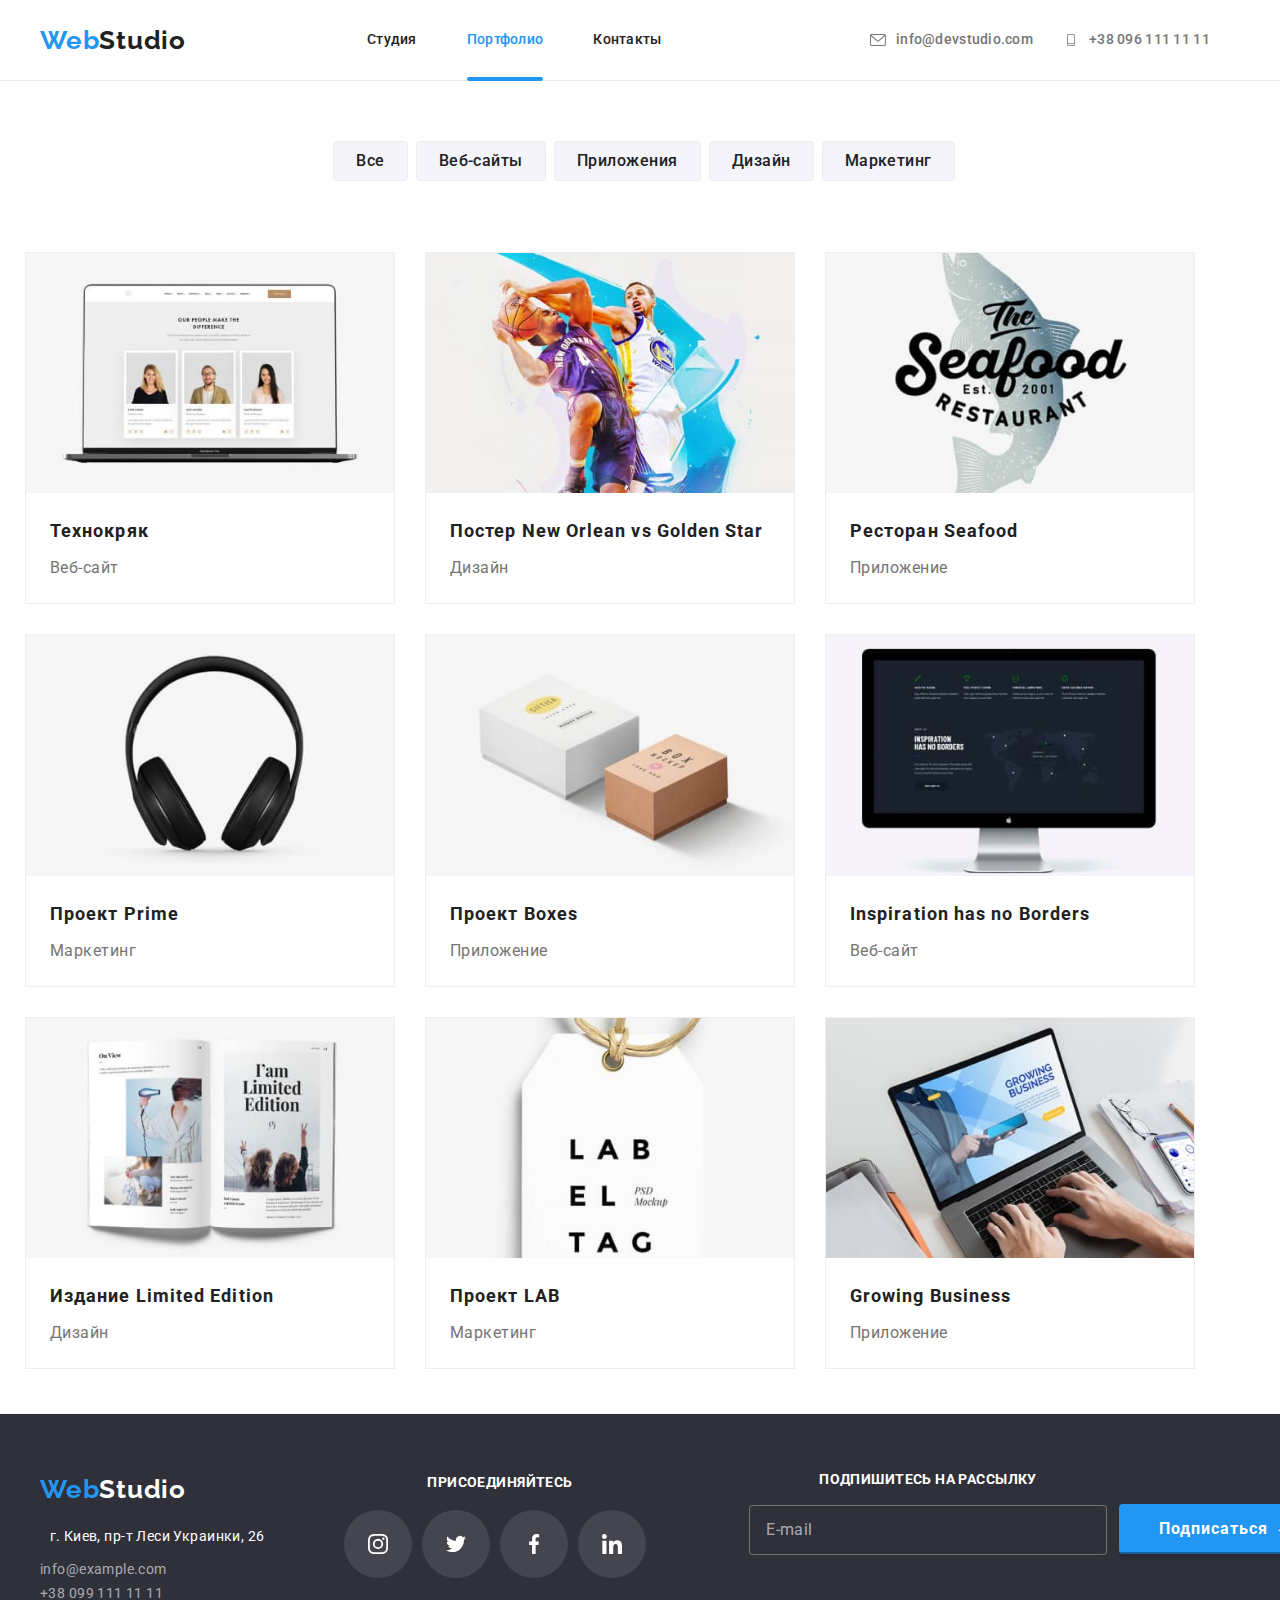
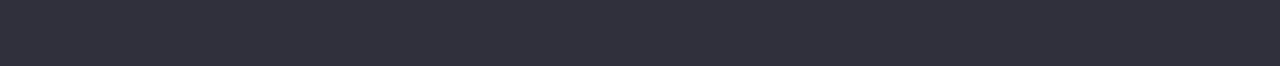
==== commit 853e16ce: "changes" ====
--- a/portfolio.html
+++ b/portfolio.html
@@ -14,7 +14,7 @@
         <div class=" header__page container ">
             <a href="" class="navigation__logo" >
                 <span class="navigation__logo--accent">Web</span><span class="navigation__title">Studio</span>
-             </a>  
+             </a> 
              <button type="button" class="mobile-button is-open" aria-expanded="false" aria-controls='menu-container' data-menu-button>
                 <svg  width='30' height='30' aria-label="Переключатель мобильного меню" class="mobile-button__sign">
                    <use  class="mobile-button__cross" href='./svg/menuSpritesvg/symbol-defs.svg#icon-menu_24px' ></use>
@@ -23,21 +23,8 @@
                 </svg>
             </button>
             <div class="menu-container "id="menu-container" data-menu>
-                <!-- <div class="header__page"> -->
                     <nav class="navigation">
-                        <!-- <a href="" class="navigation__logo" >
-                           <span class="navigation__logo--accent">Web</span><span class="navigation__title">Studio</span>
-                        </a>   -->
-                         <!-- <button type="button" class="mobile-button is-open" aria-expanded="false" aria-controls='menu-container' data-menu-button>
-                             <svg  width='40' height='40' aria-label="Переключатель мобильного меню">
-                                <use  class="mobile-button__cross" href='./svg/menuSpritesvg/symbol-defs.svg#icon-menu_24px' ></use>
-                                 <use class="mobile-button__menu"   href='./svg/menuSpritesvg/symbol-defs.svg#icon-close_24px'></use>
-                                 
-                             </svg>
-                         </button> -->
                          <ul class="navigation__elements list">
-                         <!-- <div class="menu-container "id="menu-container" data-menu> -->
-                            <!-- <ul class="navigation__elements list"> -->
                                 <li class="navigation__list">
                                     <a href="./index.html" class="navigation__link ">Студия</a></li>
                                 <li class="navigation__list">
@@ -87,12 +74,7 @@
                            
                         </nav>
             </div>
-            
-<!--                   
-                </div> -->
-           
-   
-        
+                  
 </header>  
 <!--  main-section portfolio -->
     <main>
--- a/css/main.min.css
+++ b/css/main.min.css
@@ -1 +1 @@
-:root{--primary-text-color:#757575;--secondary-text-color:#F5F4FA;--title-color: #212121;--accent-color:#2196F3;--white-color: #FFFFFF;--background-buttom-color: #F5F4FA;--background-footer: #2F303A;--socia-linls:#AFB1B8;--timefunction:cubic-bezier(0.4, 0, 0.2, 1)}h1,h2,h3,h4,h5,h6{margin-top:0}p{margin-top:0}body{color:var(--primary-text-color);font-family:Roboto,sans-serif;background-color:var(--white-color);margin:0}body.modal-open{overflow:hidden}.list{list-style:none}ul{list-style:none;margin:0;padding:0}.container{padding-left:15px;padding-right:15px;margin-right:auto;margin-left:auto}@media screen and (min-width: 768px){.container{width:768px}}@media screen and (min-width: 1200px){.container{width:1200px}}img{display:block;max-width:100%;height:auto}.header{border-bottom:1px solid #ececec}.header__page{display:flex}@media screen and (max-width: 767px){.header__page{padding-top:16px;justify-content:space-between;position:relative}}@media screen and (min-width: 768px){.header__page{padding-top:32px;padding-bottom:32px;align-items:center}}@media screen and (min-width: 1200px){.header__page{padding-top:0;padding-bottom:0}}.navigation__logo{font-family:Raleway;font-weight:700;font-size:26px;line-height:1.19;letter-spacing:.03em;text-decoration:none;top:100%;display:flex;justify-content:center}@media screen and (min-width: 768px){.navigation__logo{margin-right:88px}}.navigation__logo--accent{color:var(--accent-color)}.navigation__title{color:var(--title-color)}.mobile-button{display:inline-flex;margin:0;padding:0;border:none;background-color:transparent;width:40px;height:40px;z-index:333333}@media screen and (min-width: 768px){.mobile-button{display:none}}.mobile-button .mobile-button__cross{display:none}.mobile-button.is-open .mobile-button__cross{display:block}.mobile-button.is-open .mobile-button__menu{display:none;z-index:1}.mobile-button .mobile-button__sign:focus,.mobile-button .mobile-button__sign:hover{fill:var(--accent-color)}.mobile-button .mobile-button__menu:focus,.mobile-button .mobile-button__menu:hover{fill:var(--accent-color)}@media screen and (min-width: 480px){.menu-container{position:relative}}@media screen and (max-width: 767px){.menu-container{display:none;position:absolute;left:0;width:100vw;height:100vh;background:#fff}}.menu-container.is-open{display:block;padding:48px 40px;z-index:5}@media screen and (min-width: 768px){.menu-container.is-open{display:flex;flex-grow:1;justify-content:space-between}}.navigation__elements{font-weight:500;font-size:40px;line-height:1.14;letter-spacing:.02em;padding:0;margin-bottom:0}@media screen and (min-width: 768px){.navigation__elements{display:flex;font-size:14px;margin-top:0}}@media screen and (min-width: 1200px){.navigation__elements{display:flex;margin-left:93px;font-size:14px;margin-top:0}}.navigation__link{color:var(--title-color);text-decoration:none;transition:color 250ms var(--timefunction)}@media screen and (min-width: 768px){.navigation__link{position:relative;display:block;margin-right:50px}}@media screen and (min-width: 1200px){.navigation__link{position:relative;display:block;padding-top:32px;padding-bottom:32px;margin-right:30px}}@media screen and (min-width: 1200px){.navigation__list:not(:last-child){margin-right:50px}}.navigation__link:last-child{margin-bottom:0}@media screen and (min-width: 1200px){.navigation__link:last-child{margin-right:0}}.navigation__link:hover,.navigation__link:focus{color:var(--accent-color)}.navigation__link--current{color:var(--accent-color)}@media screen and (min-width: 768px){.navigation__link--active::after{content:"";position:absolute;left:0;bottom:-41px;display:block;width:100%;height:4px;background-color:var(--accent-color);border-radius:2px}}@media screen and (min-width: 1200px){.navigation__link--active::after{bottom:-1px}}@media screen and (max-width: 767px){.navigation__list{margin-bottom:32px;display:block}}.navigation__list:last-child{margin-bottom:0px}.mobile-social__links{font-family:Roboto;font-style:normal;font-weight:500;font-size:18px;line-height:22px;letter-spacing:.02em;color:#2196f3;text-decoration:none}.mobile-social{display:flex;align-items:center}@media screen and (min-width: 768px){.mobile-social{display:none}}@media screen and (min-width: 1200px){.mobile-social{display:none}}.mobile-social__elements+.mobile-social__elements::before{content:"";width:22px;height:0px;left:135px;top:726px;border:1px solid rgba(33,33,33,.2);transform:rotate(90deg);margin-left:10px;margin-right:10px}.mobile-social__elements::before:last-child{margin-left:0}.wrap{margin-top:260px}@media screen and (min-width: 768px){.wrap{margin-top:0}}@media screen and (min-width: 1200px){.wrap{margin:0;padding:0;position:absolute;top:0;left:50%;margin-left:230px}}@media screen and (max-width: 767pxpx){.contact{margin:0;display:flex;margin-left:auto;padding:0}}@media screen and (min-width: 768px)and (max-width: 1199px){.contact{position:absolute;top:0;left:75%;margin-top:21px}}@media screen and (min-width: 1200px){.contact{margin-left:auto;display:flex;padding-top:32px;padding-bottom:32px}}@media screen and (min-width: 1200px){.contact__list:not(:last-child){margin-right:30px}}.contact__icon{width:16px;margin-right:10px;fill:var(--primary-text-color)}@media screen and (max-width: 767px){.contact__icon{display:none}}.contact__link:hover .contact__icon,.contact__link:focus .contact__icon{fill:var(--accent-color)}@media screen and (max-width: 767px){.contact__link:hover .contact__icon,.contact__link:focus .contact__icon{display:none}}.contact__link{padding-top:32px;padding-bottom:32px;display:flex;align-items:center;color:var(--primary-text-color);font-weight:500;font-size:14px;line-height:1.14;letter-spacing:.02em;text-decoration:none;transition:color 250ms var(--timefunction)}@media screen and (min-width: 768px){.contact__link{padding-top:0;padding-bottom:0}}@media screen and (max-width: 767px){.contact__link--number{font-size:34px;line-height:40px;color:var(--accent-color)}}@media screen and (max-width: 767px){.contact__link--email{font-size:24px;line-height:28px}}.contact__link:hover,.contact__link:focus{color:var(--accent-color)}@media screen and (min-width: 768px){.contact__list{margin-bottom:10px}}.hero-section__title{color:var(--white-color);font-weight:900;font-size:44px;line-height:1.36;text-align:center;text-transform:uppercase;margin-top:0;margin-bottom:30px}.hero-section__button{color:var(--white-color);background-color:var(--accent-color);border-color:var(--accent-color);font-weight:700;font-size:16px;line-height:1.87;box-shadow:0px 4px 4px rgba(0,0,0,.15);border-radius:4px;padding:10px 32px;display:block;text-align:center;margin-left:auto;margin-right:auto;transition:background-color 250ms var(--timefunction),color 250ms var(--timefunction)}.hero-section__title{font-family:Roboto;font-style:normal;font-weight:900;font-size:26px;line-height:42px;text-align:center;letter-spacing:.06em;text-transform:uppercase;color:#fff;margin-bottom:30px}@media screen and (min-width: 1200px){.hero-section__title{color:var(--white-color);font-size:44px;line-height:1.36;margin-top:0;margin-bottom:30px}}.hero-section__button{color:var(--white-color);background-color:var(--accent-color);border-color:var(--accent-color);font-family:Roboto;font-style:normal;font-weight:bold;letter-spacing:.06em;font-size:16px;line-height:30px;box-shadow:0px 4px 4px rgba(0,0,0,.15);border-radius:4px;padding:10px 32px;text-align:center;margin-left:auto;margin-right:auto;display:block;text-align:center}@media screen and (min-width: 1200px){.hero-section__button{line-height:1.87;transition:background-color 250ms var(--timefunction),color 250ms var(--timefunction)}}@media screen and (min-width: 320px)and (max-width: 639px){.hero-section{background-color:#2f303a;background-repeat:no-repeat;background-position:center;background-image:url("../mobile/headerimg.jpg");background-size:cover}}@media screen and (min-width: 320px)and (max-width: 639px)and (min-device-pixel-ratio: 2),screen and (min-width: 320px)and (max-width: 639px)and (-webkit-min-device-pixel-ratio: 2),screen and (min-width: 320px)and (max-width: 639px)and (min-resolution: 192dpi),screen and (min-width: 320px)and (max-width: 639px)and (min-resolution: 2dppx){.hero-section{background-image:url("../mobile/headerimg2x.jpg");background-size:cover}}@media screen and (min-width: 640px)and (max-width: 1024px){.hero-section{background-image:url("../tablet/headerimg.jpg");background-size:cover}}@media screen and (min-width: 640px)and (max-width: 1024px)and (min-device-pixel-ratio: 2),screen and (min-width: 640px)and (max-width: 1024px)and (-webkit-min-device-pixel-ratio: 2),screen and (min-width: 640px)and (max-width: 1024px)and (min-resolution: 192dpi),screen and (min-width: 640px)and (max-width: 1024px)and (min-resolution: 2dppx){.hero-section{background-image:url("../tablet/headerimg2x.jpg");background-size:cover}}@media screen and (min-width: 1024px){.hero-section{padding:200px 0;background-image:url("../images/img16.jpg");background-size:cover;background-position:center}}@media screen and (min-width: 1024px)and (min-device-pixel-ratio: 2),screen and (min-width: 1024px)and (-webkit-min-device-pixel-ratio: 2),screen and (min-width: 1024px)and (min-resolution: 192dpi),screen and (min-width: 1024px)and (min-resolution: 2dppx){.hero-section{background-image:url("../images/headerimg2x.jpg");background-size:cover}}@media screen and (max-width: 480px){.hero-section__wrap{padding-top:118px;padding-bottom:118px}}@media screen and (min-width: 481px)and (max-width: 1024px){.hero-section__wrap{padding-top:118px;padding-bottom:118px}}.backdrop{position:fixed;top:0;left:0;width:100%;height:100%;background-color:rgba(0,0,0,.2);z-index:3333333;overflow-y:scroll}@media screen and (max-width: 767px){.backdrop{padding:94px 15px}}@media screen and (min-width: 768px)and (max-width: 1024px){.backdrop{padding:208px 159px}}.backdrop--is-hidden{opacity:0;pointer-events:none}.backdrop--is-hidden .modal{transform:translate(-50%, 50%) scale(0.9)}.modal{width:450px;height:609px;background:#fff;box-shadow:0px 1px 3px rgba(0,0,0,.12),0px 1px 1px rgba(0,0,0,.14),0px 2px 1px rgba(0,0,0,.2);border-radius:4px;padding:40px}@media screen and (max-width: 767px){.modal{position:relative}}@media screen and (min-width: 768px){.modal{position:absolute;bottom:50%;left:50%;transform:translate(-50%, 50%) scale(1);width:450px;height:609px}}@media screen and (min-width: 1200px){.modal{width:528px;height:581px;position:absolute;bottom:50%;left:50%;transform:translate(-50%, 50%) scale(1);transition:transform 250ms var(--timefunction)}}.modal__name{font-family:Roboto;font-weight:bold;font-size:20px;line-height:.8;text-align:center;letter-spacing:.03em;color:var(--title-color);margin-top:0;margin-bottom:30px;padding:0}.modal__label{position:relative;display:flex;flex-direction:column}.modal__title{position:absolute;top:50%;left:0;transform:translateY(-50px);font-family:Roboto;font-size:12px;line-height:.8;letter-spacing:.01em;color:var(--primary-text-color)}.modal__icon{position:absolute;top:50%;left:15px;transform:translateY(-20px)}.modal__comment{position:absolute;top:50%;left:0;transform:translateY(-75px);font-family:Roboto;font-size:12px;line-height:.8;letter-spacing:.01em;color:var(--primary-text-color)}.modal__input{width:370px;height:40px;border:1px solid rgba(33,33,33,.2);box-sizing:border-box;border-radius:4px;margin-bottom:28px;padding-left:42px}@media screen and (min-width: 1200px){.modal__input{width:448px}}.modal__input:hover,.modal__input:focus{outline:1px;border-color:var(--accent-color);outline-color:var(--accent-color)}.modal__input:focus+.modal__icon,.modal__input:hover+.modal__icon{fill:var(--accent-color)}.checkbox{display:flex;position:relative}.checkbox__label{display:inline-block}.checkbox__input{-webkit-appearance:none;-moz-appearance:none;appearance:none}.checkbox__policy{font-family:Roboto;font-size:14px;line-height:24px;letter-spacing:.03em;color:var(--primary-text-color);display:inline-block;margin-top:20px;margin-left:36.38px}.checkbox__policy--accent{color:var(--accent-color);text-decoration:underline}.checkbox__icon{position:absolute;top:50%;left:0;width:16px;height:15px;border:2px solid #212121;border-radius:1px;display:flex;align-items:center;margin-left:12px}.checkbox__input:checked~.checkbox__icon{background-color:var(--accent-color);border:var(--accent-color);background-image:url(../images/iconcheck.svg);background-repeat:no-repeat;background-size:contain;background-origin:content-box}.modal__text{width:370px;height:120px;border:1px solid rgba(33,33,33,.2);box-sizing:border-box;border-radius:4px;resize:none}@media screen and (min-width: 1200px){.modal__text{width:448px}}.modal__text:focus,.modal__text:hover{outline:1px;border-color:var(--accent-color);outline-color:var(--accent-color)}.modal__text::-moz-placeholder{position:absolute;top:12px;left:16px;font-family:Roboto;font-size:14px;line-height:.8;letter-spacing:.01em;color:rgba(117,117,117,.5)}.modal__text:-ms-input-placeholder{position:absolute;top:12px;left:16px;font-family:Roboto;font-size:14px;line-height:.8;letter-spacing:.01em;color:rgba(117,117,117,.5)}.modal__text::placeholder{position:absolute;top:12px;left:16px;font-family:Roboto;font-size:14px;line-height:.8;letter-spacing:.01em;color:rgba(117,117,117,.5)}.button{display:flex;align-items:center;justify-content:center;margin-top:30px}.button__send{font-family:Roboto;font-weight:bold;font-size:16px;line-height:.5;letter-spacing:.06em;color:var(--white-color)}.button__submit{width:200px;height:50px;background-color:#188ce8;box-shadow:0px 4px 4px rgba(0,0,0,.15);border-radius:4px;padding:10px 55px;border-color:#188ce8}.button__submit:hover,.button__submit:focus{cursor:pointer;box-shadow:0px 4px 4px rgba(0,0,0,.15)}.modal__button{border:none;background-color:#fff;margin:0;padding:0}.modal__button--closing{position:absolute;top:0;right:0;width:30px;height:30px;background-color:var(--white-color);border:1px solid rgba(0,0,0,.1);box-sizing:border-box;border-radius:50%;padding:7px;margin-top:8px;margin-right:8px;transition:transform 250ms var(--timefunction)}.modal__button--closing:focus,.modal__button--closing:hover{cursor:pointer;outline:1px;fill:var(--accent-color)}@media screen and (min-width: 1200px){.section{background-color:#fff;list-style:none;list-style-type:none;padding-top:94px;padding-bottom:94px}}.section__elements{padding-left:15px;padding-right:15px;margin-left:auto;margin-right:auto}@media screen and (min-width: 768px){.section__elements{display:flex;margin:-15px;flex-wrap:wrap;margin-top:60px}}@media screen and (min-width: 1200px){.section__elements{margin-bottom:0;margin-top:0;padding:0;display:flex}}@media screen and (max-width: 767px){.section__icon{height:120px;background:#f5f4fa;border-radius:4px;padding:25px 192.34px;margin-left:auto;margin-right:auto;margin-bottom:30px}}@media screen and (min-width: 768px){.section__icon{width:354px;height:120px;padding:25px 144.34px;background:#f5f4fa;border-radius:4px;margin-bottom:30px;display:flex;align-items:center}}@media screen and (min-width: 1200px){.section__icon{width:270px;height:120px;background:#f5f4fa;border-radius:4px;margin-bottom:30px;display:flex;align-items:center;padding:25px 102.34px}}.section__title{color:var(--title-color);font-family:Roboto;font-weight:bold;font-size:14px;line-height:16px;text-align:center;letter-spacing:.03em;text-transform:uppercase;margin-bottom:10px}@media screen and (min-width: 768px){.section__title{text-align:left}}@media screen and (min-width: 1200px){.section__title{color:var(--title-color);font-weight:700;font-size:14px;line-height:1.14;letter-spacing:.03em;text-transform:uppercase;margin-top:0;margin-bottom:10px}}.section__text{font-family:Roboto;font-size:14px;line-height:24px;letter-spacing:.03em;color:#757575}@media screen and (min-width: 1200px){.section__text{font-weight:400;font-size:14px;line-height:1.71;letter-spacing:.03em;max-width:270px}}@media screen and (min-width: 1200px){.section__text:not(:last-child){margin-left:30px}}@media screen and (min-width: 1200px){.section__text:nth-child(-n+4){margin-bottom:30px}}@media screen and (min-width: 768px)and (max-width: 1023px){.section__list{width:calc((100% - 60px) / 2);margin:15px}}@media screen and (min-width: 1200px){.section__list{list-style-type:none;margin-top:0;margin-bottom:0}}@media screen and (min-width: 1200px){.section__list:nth-child(-n+4){margin-right:30px}}@media screen and (min-width: 1200px){.section__list:last-child{margin-right:0}}@media screen and (min-width: 320px)and (max-width: 1023px){.section-about{display:none}}@media screen and (min-width: 1200px){.section-about{background-color:#fff;text-decoration:none;padding-bottom:94px}}@media screen and (min-width: 1200px){.section-about__title{color:var(--title-color);font-weight:700;font-size:36px;line-height:1.16;text-align:center;letter-spacing:.03em;margin-top:0;margin-bottom:50px}}@media screen and (min-width: 1200px){.section-about__elements{margin-bottom:0;margin-top:0;display:flex;padding:0}}@media screen and (min-width: 1200px){.section-about__item{display:block;margin-right:30px}}@media screen and (min-width: 1200px){.section-about__item:last-child{margin-right:0}}@media screen and (min-width: 1200px){.section-about__text{position:absolute;bottom:0;left:0;font-family:Roboto;font-style:normal;font-weight:bold;font-size:14px;line-height:16px;text-align:center;letter-spacing:.03em;text-transform:uppercase;color:var(--white-color);margin:0;padding:0;width:370px;height:70px;background:rgba(47,48,58,.8);display:flex;justify-content:center;align-items:center}}@media screen and (min-width: 1200px){.section-about__img{display:block}}@media screen and (min-width: 1200px){.imgtext{position:relative}}.team{background-color:#f5f4fa;margin-left:auto;margin-right:auto;padding-bottom:94px;padding-top:94px}.team__name{color:var(--title-color);font-weight:700;font-size:36px;line-height:1.16;text-align:center;letter-spacing:.03em;margin-top:0;margin-bottom:52px}.team__elements{margin-top:0;margin-bottom:0;justify-content:center;padding:0}@media screen and (min-width: 768px)and (max-width: 1199px){.team__elements{margin:-15px;display:flex;flex-wrap:wrap}}@media screen and (min-width: 1200px){.team__elements{display:flex}}.team__list{list-style-type:none;border-radius:0px;margin-top:0;background-color:var(--white-color);box-shadow:0px 1px 3px rgba(0,0,0,.12),0px 1px 1px rgba(0,0,0,.14),0px 2px 1px rgba(0,0,0,.2);border-radius:0px 0px 4px 4px;margin-bottom:30px}@media screen and (min-width: 768px)and (max-width: 1023px){.team__list{width:calc((100% - 60px) / 2);margin:15px}}@media screen and (min-width: 1200px){.team__list{margin-right:30px;margin-bottom:0px}}@media screen and (min-width: 1200px){.team__list:last-child{margin-right:0}}.team__title{color:var(--title-color);font-weight:500;font-size:16px;line-height:1.18;text-align:center;letter-spacing:.03em;margin-top:0}.team__text{font-size:16px;line-height:1.18;text-align:center;letter-spacing:.03em;margin-top:0;margin-bottom:10px}.text{padding-top:30px;margin-bottom:16px}.social{display:flex;justify-content:center}@media screen and (min-width: 1200px){.social{display:flex;align-items:center;padding-bottom:30px;padding-left:32px}}.social__links{height:44px;width:44px;fill:var(--socia-linls);margin:0;padding:12px;border-radius:50%;background-color:var(--white-color);display:flex;align-items:center;justify-content:center;margin-bottom:24px;transition:background-color 250ms var(--timefunction)}@media screen and (min-width: 1200px){.social__links{height:44px;width:44px;fill:var(--socia-linls);margin:0;padding:12px;border-radius:50%;background-color:var(--white-color);display:flex;align-items:center;justify-content:center;transition:background-color 250ms var(--timefunction)}}.social__links:hover,.social__links:focus{background-color:var(--accent-color)}.social__links:hover .social__icon,.social__links:focus .social__icon{fill:var(--white-color)}.social__list:nth-child(-n+4){margin-right:10px}.social__links:last-child{margin-right:0}@media screen and (min-width: 1200px){.client{padding-top:94px;padding-bottom:94px;margin:0;background-color:var(--white-color);transition:background-color 250ms var(--timefunction)}}.client__list{margin:-15px;display:flex;flex-wrap:wrap;margin-bottom:60px}@media screen and (min-width: 1200px){.client__list{padding:0;display:flex;justify-content:center}}.client__name{font-family:Roboto;font-style:normal;font-weight:bold;font-size:28px;line-height:33px;text-align:center;letter-spacing:.03em;color:var(--title-color)}@media screen and (min-width: 1200px){.client__name{font-size:36px;line-height:42px;margin-top:0;margin-bottom:50px;padding:0}}@media screen and (max-width: 767px){.clients__item{width:calc((100% - 60px) / 2);margin:15px;height:92px}}@media screen and (min-width: 768px)and (max-width: 1023px){.clients__item{width:calc((100% - 90px) / 3);margin:15px;height:92px}}@media screen and (min-width: 1200px){.clients__item{margin:0;padding:0}}@media screen and (min-width: 1200px){.clients__item:last-child{margin-right:0}}@media screen and (min-width: 1200px){.clients__item:nth-child(-n+6){margin-right:30px}}.clients__item:nth-child(-n+6) .client__icon{fill:var(--socia-linls)}.clients__item:nth-child(-n+6) .client__link{border:1px solid #afb1b8;border-radius:4px;display:flex;align-items:center;justify-content:center}@media screen and (max-width: 767px){.clients__item:nth-child(-n+6) .client__link{width:100%;height:100%}}@media screen and (min-width: 768px)and (max-width: 1023px){.clients__item:nth-child(-n+6) .client__link{height:92px}}@media screen and (min-width: 1200px){.clients__item:nth-child(-n+6) .client__link{width:170px;height:92px;border:1px solid var(--socia-linls)}}.clients__item:nth-child(-n+6) .client__link:hover,.clients__item:nth-child(-n+6) .client__link:focus{background-color:var(--white-color);border:1px solid var(--accent-color)}.clients__item:nth-child(-n+6) .client__link:hover .client__icon,.clients__item:nth-child(-n+6) .client__link:focus .client__icon{fill:var(--accent-color)}.footer{background-color:var(--background-footer);margin-top:0;margin-bottom:0;padding-left:15px;padding-right:15px;padding-bottom:60px;padding-top:60px}@media screen and (min-width: 1200px){.footer{background-color:var(--background-footer);margin-top:0;margin-bottom:0;display:flex;padding-bottom:60px;padding-top:60px}}@media screen and (min-width: 1200px){.footer__section{margin-right:70px;flex-shrink:0}}.navigation__logo--footer{text-align:center;margin-top:0;margin-bottom:20px}@media screen and (min-width: 1200px){.navigation__logo--footer{display:inline-block;text-align:center;margin-top:0;margin-bottom:20px}}.navigation__title--white{color:var(--white-color)}.address{color:var(--white-color);font-style:normal;font-size:14px;line-height:1.71;letter-spacing:.03em;margin-bottom:9px;margin-top:0;text-align:center}@media screen and (min-width: 1200px){.address{color:var(--white-color);font-style:normal;font-size:14px;line-height:1.71;letter-spacing:.03em;margin-bottom:9px;margin-top:0}}.address__footer{color:rgba(255,255,255,.6);font-size:14px;line-height:1.71;letter-spacing:.03em;text-decoration:none;margin-top:0;margin-bottom:0}@media screen and (min-width: 1200px){.address__footer{color:rgba(255,255,255,.6);font-size:14px;line-height:1.71;letter-spacing:.03em;text-decoration:none;margin-top:0;margin-bottom:0;text-align:center}}@media screen and (max-width: 1200px){.footer-address{text-align:center;margin-bottom:60px}}@media screen and (min-width: 768px)and (max-width: 1023px){.tablet--flex{display:flex;justify-content:space-between}}@media screen and (min-width: 1200px){.tablet--flex{display:flex;justify-content:space-between}}.footer-section__name{font-family:Roboto;font-style:normal;font-weight:bold;font-size:14px;line-height:16px;letter-spacing:.03em;text-transform:uppercase;color:var(--white-color);margin-top:0;text-align:center}@media screen and (min-width: 1200px){.footer-section__name{font-family:Roboto;font-style:normal;font-weight:bold;font-size:14px;line-height:16px;letter-spacing:.03em;text-transform:uppercase;color:var(--white-color);margin-bottom:20px;margin-top:0}}@media screen and (min-width: 1200px){.footer--flex{display:flex;justify-content:space-between}}.social--box{padding:0;margin-bottom:60px}@media screen and (min-width: 1200px){.social--box{padding:0;margin:0}}.social__list--colo:hover,.social__list--color:focus{background-color:var(--accent-color)}.social-links:hover .social__icon--white,.social-links:focus .social__icon--white{fill:var(--white-color)}.social__links--dark{height:44px;width:44px;fill:var(--white-color);margin:0;padding:12px;border-radius:50%;background-color:rgba(255,255,255,.1)}@media screen and (min-width: 1200px){.subscribe-section{margin-left:93px;width:570px;height:86px;align-items:baseline}}.subscribe-section__label{font-family:Roboto;font-weight:bold;font-size:14px;line-height:.8;letter-spacing:.03em;text-transform:uppercase;color:var(--white-color);padding:0;text-align:center;margin-bottom:30px}@media screen and (max-width: 767px){.subscribe-section__label{padding-left:100px;text-align:center}}@media screen and (min-width: 768px)and (max-width: 1023px){.subscribe-section__label{margin-bottom:20px;display:flex;flex-direction:column}}@media screen and (min-width: 1200px){.subscribe-section__label{margin-right:12px}}.subscribe-section__button{font-family:Roboto;font-weight:bold;font-size:16px;line-height:.3;text-align:center;letter-spacing:.06em;color:var(--white-color);width:200px;height:50px;background-color:var(--accent-color);box-shadow:0px 4px 4px rgba(0,0,0,.15);border-color:var(--accent-color);border-radius:4px;display:flex;align-items:center;justify-content:center;padding-top:10px;padding-bottom:10px;padding-left:29px;margin:auto}.subscribe-section__icon{margin-left:10px}@media screen and (min-width: 1200px){.subscribe{display:flex;justify-content:center;align-items:center}}.subscribe-section__input{border:1px solid rgba(255,255,255,.3);box-sizing:border-box;border-radius:4px;background-color:var(--background-footer);color:var(--white-color);padding:15px 16px}@media screen and (max-width: 767px){.subscribe-section__input{display:flex;justify-content:center;align-items:center;width:100%;height:50px;margin-top:20px;margin-bottom:20px}}@media screen and (min-width: 768px)and (max-width: 1023px){.subscribe-section__input{width:450px;height:50px;margin-top:20px;margin-left:150px}}@media screen and (min-width: 1200px){.subscribe-section__input{display:block;margin-top:20px;padding:15px 16px;width:358px;height:50px}}.subscribe-section__input::-moz-placeholder{font-family:Roboto;font-size:16px;line-height:.8;letter-spacing:.03em;color:rgba(255,255,255,.6)}.subscribe-section__input:-ms-input-placeholder{font-family:Roboto;font-size:16px;line-height:.8;letter-spacing:.03em;color:rgba(255,255,255,.6)}.subscribe-section__input::placeholder{font-family:Roboto;font-size:16px;line-height:.8;letter-spacing:.03em;color:rgba(255,255,255,.6)}.portfolio-section{padding-top:100px;padding-bottom:94px}@media screen and (min-width: 768px){.portfolio-section{padding-bottom:0;margin-bottom:60px;padding-top:60px}}.portfolio-section__elements{display:flex;flex-wrap:wrap;margin-right:-8px;margin-bottom:-15px}@media screen and (min-width: 1200px){.portfolio-section__elements{margin-top:0;margin-bottom:56px;padding:0;display:flex;justify-content:center;background-color:var(--white-color);list-style-type:none;border-radius:4px}}.portfolio-section__list:hover .portfolio-section__button,.portfolio-section__list:focus .portfolio-section__button{color:var(--white-color);background-color:var(--accent-color);box-shadow:0px 3px 1px rgba(0,0,0,.1),0px 1px 2px rgba(0,0,0,.08),0px 2px 2px rgba(0,0,0,.12)}.portfolio-section__button{color:var(--title-color);background-color:var(--background-buttom-color);font-family:Roboto;font-weight:500;font-size:16px;line-height:1.62;text-align:center;letter-spacing:.03em;border:1px solid #ececec;cursor:pointer;border-radius:4px;padding:6px 22px}.portfolio-section__list{list-style-type:none}.portfolio-section__list:nth-child(-n+5){margin-right:8px;margin-bottom:15px}@media screen and (min-width: 768px){.portfolio-section__list:nth-child(-n+5){margin-bottom:30px}}@media screen and (min-width: 1200px){.portfolio-section__list:nth-child(-n+5){margin-right:8px}}.portfolio-section__list:last-child{margin-right:0}.name{margin-top:0;margin-bottom:0}.gallery{background-color:#fff;color:var(--title-color);margin-top:0;margin-bottom:0;padding:0;display:flex;flex-wrap:wrap}@media screen and (max-width: 767px){.gallery{margin-top:40px}}@media screen and (min-width: 768px){.gallery{margin:-15px}}.gallery__list{border:1px solid #eee;box-sizing:border-box;transition:box-shadow 250ms var(--timefunction)}@media screen and (min-width: 768px)and (max-width: 1023px){.gallery__list{width:calc((100% - 60px) / 2);margin:15px}}@media screen and (min-width: 1200px){.gallery__list{margin-bottom:30px}}.gallery__list:hover,.gallery__list:focus{box-shadow:0px 1px 1px rgba(0,0,0,.12),0px 4px 4px rgba(0,0,0,.06),1px 4px 6px rgba(0,0,0,.16)}.gallery__list:hover::before{opacity:1}.gallery__img{display:block}.gallery__title{font-weight:700;font-size:18px;line-height:2;letter-spacing:.06em;margin-bottom:4px;margin-top:0}.gallery__text{color:var(--primary-text-color);font-size:16px;line-height:1.87;letter-spacing:.03em;margin-top:0;margin-bottom:0}.gallery__component{position:relative;overflow:hidden}.gallery__card{margin-top:0;margin-bottom:0;background-color:#fff;padding:20px 24px 20px 24px}.gallery__article{position:absolute;top:0;left:0;height:100%;display:inline-block;margin:0;padding:63px 24px;font-family:Roboto;font-size:18px;line-height:28px;letter-spacing:.03em;color:var(--white-color);background-color:rgba(33,150,243,.9);transform:translateY(100%);transition:transform 250ms var(--timefunction)}.gallery__list{margin-bottom:30px}@media screen and (min-width: 1200px){.gallery__list{width:370px;margin-top:0;margin-right:30px}}@media screen and (min-width: 1200px){.gallery__list:nth-child(3n){margin-right:0}}@media screen and (min-width: 1200px){.gallery__list:nth-last-child(-n+3){margin-bottom:0}}.gallery__list:hover .gallery__article{transform:translateY(0)}/*# sourceMappingURL=main.min.css.map */+:root{--primary-text-color:#757575;--secondary-text-color:#F5F4FA;--title-color: #212121;--accent-color:#2196F3;--white-color: #FFFFFF;--background-buttom-color: #F5F4FA;--background-footer: #2F303A;--socia-linls:#AFB1B8;--timefunction:cubic-bezier(0.4, 0, 0.2, 1)}h1,h2,h3,h4,h5,h6{margin-top:0}p{margin-top:0}body{color:var(--primary-text-color);font-family:Roboto,sans-serif;background-color:var(--white-color);margin:0}body.modal-open{overflow:hidden}.list{list-style:none}ul{list-style:none;margin:0;padding:0}.container{padding-left:15px;padding-right:15px;margin-right:auto;margin-left:auto}@media screen and (min-width: 768px){.container{width:768px}}@media screen and (min-width: 1200px){.container{width:1200px}}img{display:block;max-width:100%;height:auto}.header{border-bottom:1px solid #ececec}.header__page{display:flex}@media screen and (max-width: 767px){.header__page{padding-top:16px;justify-content:space-between;position:relative}}@media screen and (min-width: 768px){.header__page{padding-top:32px;padding-bottom:32px;align-items:center}}@media screen and (min-width: 1200px){.header__page{padding-top:0;padding-bottom:0}}.navigation__logo{font-family:Raleway;font-weight:700;font-size:26px;line-height:1.19;letter-spacing:.03em;text-decoration:none;top:100%;display:flex;justify-content:center}@media screen and (min-width: 768px){.navigation__logo{margin-right:88px}}.navigation__logo--accent{color:var(--accent-color)}.navigation__title{color:var(--title-color)}.mobile-button{display:inline-flex;margin:0;padding:0;border:none;background-color:transparent;width:40px;height:40px;z-index:333333}@media screen and (min-width: 768px){.mobile-button{display:none}}.mobile-button .mobile-button__cross{display:none}.mobile-button.is-open .mobile-button__cross{display:block}.mobile-button.is-open .mobile-button__menu{display:none;z-index:1}.mobile-button .mobile-button__sign:focus,.mobile-button .mobile-button__sign:hover{fill:var(--accent-color)}.mobile-button .mobile-button__menu:focus,.mobile-button .mobile-button__menu:hover{fill:var(--accent-color)}@media screen and (max-width: 767px){.menu-container{display:none;position:absolute;left:0;width:100vw;height:100vh;background:#fff}}.menu-container.is-open{display:block;padding:48px 40px;z-index:5}@media screen and (min-width: 768px){.menu-container.is-open{display:flex;flex-grow:1;justify-content:space-between}}.navigation__elements{font-weight:500;font-size:40px;line-height:1.14;letter-spacing:.02em;padding:0;margin-bottom:0}@media screen and (min-width: 768px){.navigation__elements{display:flex;font-size:14px;margin-top:0}}@media screen and (min-width: 1200px){.navigation__elements{display:flex;margin-left:93px;font-size:14px;margin-top:0}}.navigation__link{color:var(--title-color);text-decoration:none;transition:color 250ms var(--timefunction)}@media screen and (min-width: 768px){.navigation__link{position:relative;display:block;margin-right:50px}}@media screen and (min-width: 1200px){.navigation__link{position:relative;display:block;padding-top:32px;padding-bottom:32px;margin-right:30px}}@media screen and (min-width: 1200px){.navigation__list:not(:last-child){margin-right:50px}}.navigation__link:last-child{margin-bottom:0}@media screen and (min-width: 1200px){.navigation__link:last-child{margin-right:0}}.navigation__link:hover,.navigation__link:focus{color:var(--accent-color)}.navigation__link--current{color:var(--accent-color)}@media screen and (min-width: 768px){.navigation__link--active::after{content:"";position:absolute;left:0;bottom:-41px;display:block;width:100%;height:4px;background-color:var(--accent-color);border-radius:2px}}@media screen and (min-width: 1200px){.navigation__link--active::after{bottom:-1px}}@media screen and (max-width: 767px){.navigation__list{margin-bottom:32px;display:block}}.navigation__list:last-child{margin-bottom:0px}.mobile-social__links{font-family:Roboto;font-style:normal;font-weight:500;font-size:18px;line-height:22px;letter-spacing:.02em;color:#2196f3;text-decoration:none}.mobile-social{display:flex;align-items:center}@media screen and (min-width: 768px){.mobile-social{display:none}}@media screen and (min-width: 1200px){.mobile-social{display:none}}.mobile-social__elements+.mobile-social__elements::before{content:"";width:22px;height:0px;left:135px;top:726px;border:1px solid rgba(33,33,33,.2);transform:rotate(90deg);margin-left:10px;margin-right:10px}.mobile-social__elements::before:last-child{margin-left:0}.wrap{margin-top:260px}@media screen and (min-width: 768px){.wrap{margin-top:0}}@media screen and (min-width: 1200px){.wrap{margin:0;padding:0;position:absolute;top:0;left:50%;margin-left:230px}}@media screen and (max-width: 767px){.contact{margin:0;margin-left:auto;padding:0}}@media screen and (min-width: 768px)and (max-width: 1199px){.contact{position:absolute;top:0;left:75%;margin-top:21px}}@media screen and (min-width: 1200px){.contact{margin-left:auto;display:flex;padding-top:32px;padding-bottom:32px}}@media screen and (min-width: 1200px){.contact__list:not(:last-child){margin-right:30px}}.contact__icon{width:16px;margin-right:10px;fill:var(--primary-text-color)}@media screen and (max-width: 767px){.contact__icon{display:none}}.contact__link:hover .contact__icon,.contact__link:focus .contact__icon{fill:var(--accent-color)}@media screen and (max-width: 767px){.contact__link:hover .contact__icon,.contact__link:focus .contact__icon{display:none}}.contact__link{padding-top:32px;padding-bottom:32px;display:flex;align-items:center;color:var(--primary-text-color);font-weight:500;font-size:14px;line-height:1.14;letter-spacing:.02em;text-decoration:none;transition:color 250ms var(--timefunction)}@media screen and (min-width: 768px){.contact__link{padding-top:0;padding-bottom:0}}@media screen and (max-width: 767px){.contact__link--number{font-size:34px;line-height:40px;color:var(--accent-color)}}@media screen and (max-width: 767px){.contact__link--email{font-size:24px;line-height:28px}}.contact__link:hover,.contact__link:focus{color:var(--accent-color)}@media screen and (min-width: 768px){.contact__list{margin-bottom:10px}}.hero-section__title{color:var(--white-color);font-weight:900;font-size:44px;line-height:1.36;text-align:center;text-transform:uppercase;margin-top:0;margin-bottom:30px}.hero-section__button{color:var(--white-color);background-color:var(--accent-color);border-color:var(--accent-color);font-weight:700;font-size:16px;line-height:1.87;box-shadow:0px 4px 4px rgba(0,0,0,.15);border-radius:4px;padding:10px 32px;display:block;text-align:center;margin-left:auto;margin-right:auto;transition:background-color 250ms var(--timefunction),color 250ms var(--timefunction)}.hero-section__title{font-family:Roboto;font-style:normal;font-weight:900;font-size:26px;line-height:42px;text-align:center;letter-spacing:.06em;text-transform:uppercase;color:#fff;margin-bottom:30px}@media screen and (min-width: 1200px){.hero-section__title{color:var(--white-color);font-size:44px;line-height:1.36;margin-top:0;margin-bottom:30px}}.hero-section__button{color:var(--white-color);background-color:var(--accent-color);border-color:var(--accent-color);font-family:Roboto;font-style:normal;font-weight:bold;letter-spacing:.06em;font-size:16px;line-height:30px;box-shadow:0px 4px 4px rgba(0,0,0,.15);border-radius:4px;padding:10px 32px;text-align:center;margin-left:auto;margin-right:auto;display:block;text-align:center}@media screen and (min-width: 1200px){.hero-section__button{line-height:1.87;transition:background-color 250ms var(--timefunction),color 250ms var(--timefunction)}}@media screen and (min-width: 320px)and (max-width: 639px){.hero-section{background-color:#2f303a;background-repeat:no-repeat;background-position:center;background-image:url("../mobile/headerimg.jpg");background-size:cover}}@media screen and (min-width: 320px)and (max-width: 639px)and (min-device-pixel-ratio: 2),screen and (min-width: 320px)and (max-width: 639px)and (-webkit-min-device-pixel-ratio: 2),screen and (min-width: 320px)and (max-width: 639px)and (min-resolution: 192dpi),screen and (min-width: 320px)and (max-width: 639px)and (min-resolution: 2dppx){.hero-section{background-image:url("../mobile/headerimg2x.jpg");background-size:cover}}@media screen and (min-width: 640px)and (max-width: 1024px){.hero-section{background-image:url("../tablet/headerimg.jpg");background-size:cover}}@media screen and (min-width: 640px)and (max-width: 1024px)and (min-device-pixel-ratio: 2),screen and (min-width: 640px)and (max-width: 1024px)and (-webkit-min-device-pixel-ratio: 2),screen and (min-width: 640px)and (max-width: 1024px)and (min-resolution: 192dpi),screen and (min-width: 640px)and (max-width: 1024px)and (min-resolution: 2dppx){.hero-section{background-image:url("../tablet/headerimg2x.jpg");background-size:cover}}@media screen and (min-width: 1024px){.hero-section{padding:200px 0;background-image:url("../images/img16.jpg");background-size:cover;background-position:center}}@media screen and (min-width: 1024px)and (min-device-pixel-ratio: 2),screen and (min-width: 1024px)and (-webkit-min-device-pixel-ratio: 2),screen and (min-width: 1024px)and (min-resolution: 192dpi),screen and (min-width: 1024px)and (min-resolution: 2dppx){.hero-section{background-image:url("../images/headerimg2x.jpg");background-size:cover}}@media screen and (max-width: 480px){.hero-section__wrap{padding-top:118px;padding-bottom:118px}}@media screen and (min-width: 481px)and (max-width: 1024px){.hero-section__wrap{padding-top:118px;padding-bottom:118px}}.backdrop{position:fixed;top:0;left:0;width:100%;height:100%;background-color:rgba(0,0,0,.2);z-index:3333333;overflow-y:scroll}@media screen and (max-width: 767px){.backdrop{padding:94px 15px}}@media screen and (min-width: 768px)and (max-width: 1024px){.backdrop{padding:208px 159px}}.backdrop--is-hidden{opacity:0;pointer-events:none}.backdrop--is-hidden .modal{transform:translate(-50%, 50%) scale(0.9)}.modal{width:450px;height:609px;background:#fff;box-shadow:0px 1px 3px rgba(0,0,0,.12),0px 1px 1px rgba(0,0,0,.14),0px 2px 1px rgba(0,0,0,.2);border-radius:4px;padding:40px}@media screen and (max-width: 767px){.modal{position:relative}}@media screen and (min-width: 768px){.modal{position:absolute;bottom:50%;left:50%;transform:translate(-50%, 50%) scale(1);width:450px;height:609px}}@media screen and (min-width: 1200px){.modal{width:528px;height:581px;position:absolute;bottom:50%;left:50%;transform:translate(-50%, 50%) scale(1);transition:transform 250ms var(--timefunction)}}.modal__name{font-family:Roboto;font-weight:bold;font-size:20px;line-height:.8;text-align:center;letter-spacing:.03em;color:var(--title-color);margin-top:0;margin-bottom:30px;padding:0}.modal__label{position:relative;display:flex;flex-direction:column}.modal__title{position:absolute;top:50%;left:0;transform:translateY(-50px);font-family:Roboto;font-size:12px;line-height:.8;letter-spacing:.01em;color:var(--primary-text-color)}.modal__icon{position:absolute;top:50%;left:15px;transform:translateY(-20px)}.modal__comment{position:absolute;top:50%;left:0;transform:translateY(-75px);font-family:Roboto;font-size:12px;line-height:.8;letter-spacing:.01em;color:var(--primary-text-color)}.modal__input{width:370px;height:40px;border:1px solid rgba(33,33,33,.2);box-sizing:border-box;border-radius:4px;margin-bottom:28px;padding-left:42px}@media screen and (min-width: 1200px){.modal__input{width:448px}}.modal__input:hover,.modal__input:focus{outline:1px;border-color:var(--accent-color);outline-color:var(--accent-color)}.modal__input:focus+.modal__icon,.modal__input:hover+.modal__icon{fill:var(--accent-color)}.checkbox{display:flex;position:relative}.checkbox__label{display:inline-block}.checkbox__input{-webkit-appearance:none;-moz-appearance:none;appearance:none}.checkbox__policy{font-family:Roboto;font-size:14px;line-height:24px;letter-spacing:.03em;color:var(--primary-text-color);display:inline-block;margin-top:20px;margin-left:36.38px}.checkbox__policy--accent{color:var(--accent-color);text-decoration:underline}.checkbox__icon{position:absolute;top:50%;left:0;width:16px;height:15px;border:2px solid #212121;border-radius:1px;display:flex;align-items:center;margin-left:12px}.checkbox__input:checked~.checkbox__icon{background-color:var(--accent-color);border:var(--accent-color);background-image:url(../images/iconcheck.svg);background-repeat:no-repeat;background-size:contain;background-origin:content-box}.modal__text{width:370px;height:120px;border:1px solid rgba(33,33,33,.2);box-sizing:border-box;border-radius:4px;resize:none}@media screen and (min-width: 1200px){.modal__text{width:448px}}.modal__text:focus,.modal__text:hover{outline:1px;border-color:var(--accent-color);outline-color:var(--accent-color)}.modal__text::-moz-placeholder{position:absolute;top:12px;left:16px;font-family:Roboto;font-size:14px;line-height:.8;letter-spacing:.01em;color:rgba(117,117,117,.5)}.modal__text:-ms-input-placeholder{position:absolute;top:12px;left:16px;font-family:Roboto;font-size:14px;line-height:.8;letter-spacing:.01em;color:rgba(117,117,117,.5)}.modal__text::placeholder{position:absolute;top:12px;left:16px;font-family:Roboto;font-size:14px;line-height:.8;letter-spacing:.01em;color:rgba(117,117,117,.5)}.button{display:flex;align-items:center;justify-content:center;margin-top:30px}.button__send{font-family:Roboto;font-weight:bold;font-size:16px;line-height:.5;letter-spacing:.06em;color:var(--white-color)}.button__submit{width:200px;height:50px;background-color:#188ce8;box-shadow:0px 4px 4px rgba(0,0,0,.15);border-radius:4px;padding:10px 55px;border-color:#188ce8}.button__submit:hover,.button__submit:focus{cursor:pointer;box-shadow:0px 4px 4px rgba(0,0,0,.15)}.modal__button{border:none;background-color:#fff;margin:0;padding:0}.modal__button--closing{position:absolute;top:0;right:0;width:30px;height:30px;background-color:var(--white-color);border:1px solid rgba(0,0,0,.1);box-sizing:border-box;border-radius:50%;padding:7px;margin-top:8px;margin-right:8px;transition:transform 250ms var(--timefunction)}.modal__button--closing:focus,.modal__button--closing:hover{cursor:pointer;outline:1px;fill:var(--accent-color)}@media screen and (min-width: 1200px){.section{background-color:#fff;list-style:none;list-style-type:none;padding-top:94px;padding-bottom:94px}}.section__elements{padding-left:15px;padding-right:15px;margin-left:auto;margin-right:auto}@media screen and (min-width: 768px){.section__elements{display:flex;margin:-15px;flex-wrap:wrap;margin-top:60px}}@media screen and (min-width: 1200px){.section__elements{margin-bottom:0;margin-top:0;padding:0;display:flex}}@media screen and (max-width: 767px){.section__icon{height:120px;background:#f5f4fa;border-radius:4px;padding:25px 192.34px;margin-left:auto;margin-right:auto;margin-bottom:30px}}@media screen and (min-width: 768px){.section__icon{width:354px;height:120px;padding:25px 144.34px;background:#f5f4fa;border-radius:4px;margin-bottom:30px;display:flex;align-items:center}}@media screen and (min-width: 1200px){.section__icon{width:270px;height:120px;background:#f5f4fa;border-radius:4px;margin-bottom:30px;display:flex;align-items:center;padding:25px 102.34px}}.section__title{color:var(--title-color);font-family:Roboto;font-weight:bold;font-size:14px;line-height:16px;text-align:center;letter-spacing:.03em;text-transform:uppercase;margin-bottom:10px}@media screen and (min-width: 768px){.section__title{text-align:left}}@media screen and (min-width: 1200px){.section__title{color:var(--title-color);font-weight:700;font-size:14px;line-height:1.14;letter-spacing:.03em;text-transform:uppercase;margin-top:0;margin-bottom:10px}}.section__text{font-family:Roboto;font-size:14px;line-height:24px;letter-spacing:.03em;color:#757575}@media screen and (min-width: 1200px){.section__text{font-weight:400;font-size:14px;line-height:1.71;letter-spacing:.03em;max-width:270px}}@media screen and (min-width: 1200px){.section__text:not(:last-child){margin-left:30px}}@media screen and (min-width: 1200px){.section__text:nth-child(-n+4){margin-bottom:30px}}@media screen and (min-width: 768px)and (max-width: 1023px){.section__list{width:calc((100% - 60px) / 2);margin:15px}}@media screen and (min-width: 1200px){.section__list{list-style-type:none;margin-top:0;margin-bottom:0}}@media screen and (min-width: 1200px){.section__list:nth-child(-n+4){margin-right:30px}}@media screen and (min-width: 1200px){.section__list:last-child{margin-right:0}}@media screen and (min-width: 320px)and (max-width: 1023px){.section-about{display:none}}@media screen and (min-width: 1200px){.section-about{background-color:#fff;text-decoration:none;padding-bottom:94px}}@media screen and (min-width: 1200px){.section-about__title{color:var(--title-color);font-weight:700;font-size:36px;line-height:1.16;text-align:center;letter-spacing:.03em;margin-top:0;margin-bottom:50px}}@media screen and (min-width: 1200px){.section-about__elements{margin-bottom:0;margin-top:0;display:flex;padding:0}}@media screen and (min-width: 1200px){.section-about__item{display:block;margin-right:30px}}@media screen and (min-width: 1200px){.section-about__item:last-child{margin-right:0}}@media screen and (min-width: 1200px){.section-about__text{position:absolute;bottom:0;left:0;font-family:Roboto;font-style:normal;font-weight:bold;font-size:14px;line-height:16px;text-align:center;letter-spacing:.03em;text-transform:uppercase;color:var(--white-color);margin:0;padding:0;width:370px;height:70px;background:rgba(47,48,58,.8);display:flex;justify-content:center;align-items:center}}@media screen and (min-width: 1200px){.section-about__img{display:block}}@media screen and (min-width: 1200px){.imgtext{position:relative}}.team{background-color:#f5f4fa;margin-left:auto;margin-right:auto;padding-bottom:94px;padding-top:94px}.team__name{color:var(--title-color);font-weight:700;font-size:36px;line-height:1.16;text-align:center;letter-spacing:.03em;margin-top:0;margin-bottom:52px}.team__elements{margin-top:0;margin-bottom:0;justify-content:center;padding:0}@media screen and (min-width: 768px)and (max-width: 1199px){.team__elements{margin:-15px;display:flex;flex-wrap:wrap}}@media screen and (min-width: 1200px){.team__elements{display:flex}}.team__list{list-style-type:none;border-radius:0px;margin-top:0;background-color:var(--white-color);box-shadow:0px 1px 3px rgba(0,0,0,.12),0px 1px 1px rgba(0,0,0,.14),0px 2px 1px rgba(0,0,0,.2);border-radius:0px 0px 4px 4px;margin-bottom:30px}@media screen and (min-width: 768px)and (max-width: 1023px){.team__list{width:calc((100% - 60px) / 2);margin:15px}}@media screen and (min-width: 1200px){.team__list{margin-right:30px;margin-bottom:0px}}@media screen and (min-width: 1200px){.team__list:last-child{margin-right:0}}.team__title{color:var(--title-color);font-weight:500;font-size:16px;line-height:1.18;text-align:center;letter-spacing:.03em;margin-top:0}.team__text{font-size:16px;line-height:1.18;text-align:center;letter-spacing:.03em;margin-top:0;margin-bottom:10px}.text{padding-top:30px;margin-bottom:16px}.social{display:flex;justify-content:center}@media screen and (min-width: 1200px){.social{display:flex;align-items:center;padding-bottom:30px;padding-left:32px}}.social__links{height:44px;width:44px;fill:var(--socia-linls);margin:0;padding:12px;border-radius:50%;background-color:var(--white-color);display:flex;align-items:center;justify-content:center;margin-bottom:24px;transition:background-color 250ms var(--timefunction)}@media screen and (min-width: 1200px){.social__links{height:44px;width:44px;fill:var(--socia-linls);margin:0;padding:12px;border-radius:50%;background-color:var(--white-color);display:flex;align-items:center;justify-content:center;transition:background-color 250ms var(--timefunction)}}.social__links:hover,.social__links:focus{background-color:var(--accent-color)}.social__links:hover .social__icon,.social__links:focus .social__icon{fill:var(--white-color)}.social__list:nth-child(-n+4){margin-right:10px}.social__links:last-child{margin-right:0}@media screen and (min-width: 1200px){.client{padding-top:94px;padding-bottom:94px;margin:0;background-color:var(--white-color);transition:background-color 250ms var(--timefunction)}}.client__list{margin:-15px;display:flex;flex-wrap:wrap;margin-bottom:60px}@media screen and (min-width: 1200px){.client__list{padding:0;display:flex;justify-content:center}}.client__name{font-family:Roboto;font-style:normal;font-weight:bold;font-size:28px;line-height:33px;text-align:center;letter-spacing:.03em;color:var(--title-color)}@media screen and (min-width: 1200px){.client__name{font-size:36px;line-height:42px;margin-top:0;margin-bottom:50px;padding:0}}@media screen and (max-width: 767px){.clients__item{width:calc((100% - 60px) / 2);margin:15px;height:92px}}@media screen and (min-width: 768px)and (max-width: 1023px){.clients__item{width:calc((100% - 90px) / 3);margin:15px;height:92px}}@media screen and (min-width: 1200px){.clients__item{margin:0;padding:0}}@media screen and (min-width: 1200px){.clients__item:last-child{margin-right:0}}@media screen and (min-width: 1200px){.clients__item:nth-child(-n+6){margin-right:30px}}.clients__item:nth-child(-n+6) .client__icon{fill:var(--socia-linls)}.clients__item:nth-child(-n+6) .client__link{border:1px solid #afb1b8;border-radius:4px;display:flex;align-items:center;justify-content:center}@media screen and (max-width: 767px){.clients__item:nth-child(-n+6) .client__link{width:100%;height:100%}}@media screen and (min-width: 768px)and (max-width: 1023px){.clients__item:nth-child(-n+6) .client__link{height:92px}}@media screen and (min-width: 1200px){.clients__item:nth-child(-n+6) .client__link{width:170px;height:92px;border:1px solid var(--socia-linls)}}.clients__item:nth-child(-n+6) .client__link:hover,.clients__item:nth-child(-n+6) .client__link:focus{background-color:var(--white-color);border:1px solid var(--accent-color)}.clients__item:nth-child(-n+6) .client__link:hover .client__icon,.clients__item:nth-child(-n+6) .client__link:focus .client__icon{fill:var(--accent-color)}.footer{background-color:var(--background-footer);margin-top:0;margin-bottom:0;padding-left:15px;padding-right:15px;padding-bottom:60px;padding-top:60px}@media screen and (min-width: 1200px){.footer{background-color:var(--background-footer);margin-top:0;margin-bottom:0;display:flex;padding-bottom:60px;padding-top:60px}}@media screen and (min-width: 1200px){.footer__section{margin-right:70px;flex-shrink:0}}.navigation__logo--footer{text-align:center;margin-top:0;margin-bottom:20px}@media screen and (min-width: 1200px){.navigation__logo--footer{display:inline-block;text-align:center;margin-top:0;margin-bottom:20px}}.navigation__title--white{color:var(--white-color)}.address{color:var(--white-color);font-style:normal;font-size:14px;line-height:1.71;letter-spacing:.03em;margin-bottom:9px;margin-top:0;text-align:center}@media screen and (min-width: 1200px){.address{color:var(--white-color);font-style:normal;font-size:14px;line-height:1.71;letter-spacing:.03em;margin-bottom:9px;margin-top:0}}.address__footer{color:rgba(255,255,255,.6);font-size:14px;line-height:1.71;letter-spacing:.03em;text-decoration:none;margin-top:0;margin-bottom:0}@media screen and (min-width: 1200px){.address__footer{color:rgba(255,255,255,.6);font-size:14px;line-height:1.71;letter-spacing:.03em;text-decoration:none;margin-top:0;margin-bottom:0;text-align:center}}@media screen and (max-width: 1200px){.footer-address{text-align:center;margin-bottom:60px}}@media screen and (min-width: 768px)and (max-width: 1023px){.tablet--flex{display:flex;justify-content:space-between}}@media screen and (min-width: 1200px){.tablet--flex{display:flex;justify-content:space-between}}.footer-section__name{font-family:Roboto;font-style:normal;font-weight:bold;font-size:14px;line-height:16px;letter-spacing:.03em;text-transform:uppercase;color:var(--white-color);margin-top:0;text-align:center}@media screen and (min-width: 1200px){.footer-section__name{font-family:Roboto;font-style:normal;font-weight:bold;font-size:14px;line-height:16px;letter-spacing:.03em;text-transform:uppercase;color:var(--white-color);margin-bottom:20px;margin-top:0}}@media screen and (min-width: 1200px){.footer--flex{display:flex;justify-content:space-between}}.social--box{padding:0;margin-bottom:60px}@media screen and (min-width: 1200px){.social--box{padding:0;margin:0}}.social__list--colo:hover,.social__list--color:focus{background-color:var(--accent-color)}.social-links:hover .social__icon--white,.social-links:focus .social__icon--white{fill:var(--white-color)}.social__links--dark{height:44px;width:44px;fill:var(--white-color);margin:0;padding:12px;border-radius:50%;background-color:rgba(255,255,255,.1)}@media screen and (min-width: 1200px){.subscribe-section{margin-left:93px;width:570px;height:86px;align-items:baseline}}.subscribe-section__label{font-family:Roboto;font-weight:bold;font-size:14px;line-height:.8;letter-spacing:.03em;text-transform:uppercase;color:var(--white-color);padding:0;text-align:center;margin-bottom:30px}@media screen and (max-width: 767px){.subscribe-section__label{padding-left:100px;text-align:center}}@media screen and (min-width: 768px)and (max-width: 1023px){.subscribe-section__label{margin-bottom:20px;display:flex;flex-direction:column}}@media screen and (min-width: 1200px){.subscribe-section__label{margin-right:12px}}.subscribe-section__button{font-family:Roboto;font-weight:bold;font-size:16px;line-height:.3;text-align:center;letter-spacing:.06em;color:var(--white-color);width:200px;height:50px;background-color:var(--accent-color);box-shadow:0px 4px 4px rgba(0,0,0,.15);border-color:var(--accent-color);border-radius:4px;display:flex;align-items:center;justify-content:center;padding-top:10px;padding-bottom:10px;padding-left:29px;margin:auto}.subscribe-section__icon{margin-left:10px}@media screen and (min-width: 1200px){.subscribe{display:flex;justify-content:center;align-items:center}}.subscribe-section__input{border:1px solid rgba(255,255,255,.3);box-sizing:border-box;border-radius:4px;background-color:var(--background-footer);color:var(--white-color);padding:15px 16px}@media screen and (max-width: 767px){.subscribe-section__input{display:flex;justify-content:center;align-items:center;width:100%;height:50px;margin-top:20px;margin-bottom:20px}}@media screen and (min-width: 768px)and (max-width: 1023px){.subscribe-section__input{width:450px;height:50px;margin-top:20px;margin-left:150px}}@media screen and (min-width: 1200px){.subscribe-section__input{display:block;margin-top:20px;padding:15px 16px;width:358px;height:50px}}.subscribe-section__input::-moz-placeholder{font-family:Roboto;font-size:16px;line-height:.8;letter-spacing:.03em;color:rgba(255,255,255,.6)}.subscribe-section__input:-ms-input-placeholder{font-family:Roboto;font-size:16px;line-height:.8;letter-spacing:.03em;color:rgba(255,255,255,.6)}.subscribe-section__input::placeholder{font-family:Roboto;font-size:16px;line-height:.8;letter-spacing:.03em;color:rgba(255,255,255,.6)}.portfolio-section{padding-top:100px;padding-bottom:94px}@media screen and (min-width: 768px){.portfolio-section{padding-bottom:0;margin-bottom:60px;padding-top:60px}}.portfolio-section__elements{display:flex;flex-wrap:wrap;margin-right:-8px;margin-bottom:-15px}@media screen and (min-width: 1200px){.portfolio-section__elements{margin-top:0;margin-bottom:56px;padding:0;display:flex;justify-content:center;background-color:var(--white-color);list-style-type:none;border-radius:4px}}.portfolio-section__list:hover .portfolio-section__button,.portfolio-section__list:focus .portfolio-section__button{color:var(--white-color);background-color:var(--accent-color);box-shadow:0px 3px 1px rgba(0,0,0,.1),0px 1px 2px rgba(0,0,0,.08),0px 2px 2px rgba(0,0,0,.12)}.portfolio-section__button{color:var(--title-color);background-color:var(--background-buttom-color);font-family:Roboto;font-weight:500;font-size:16px;line-height:1.62;text-align:center;letter-spacing:.03em;border:1px solid #ececec;cursor:pointer;border-radius:4px;padding:6px 22px}.portfolio-section__list{list-style-type:none}.portfolio-section__list:nth-child(-n+5){margin-right:8px;margin-bottom:15px}@media screen and (min-width: 768px){.portfolio-section__list:nth-child(-n+5){margin-bottom:30px}}@media screen and (min-width: 1200px){.portfolio-section__list:nth-child(-n+5){margin-right:8px}}.portfolio-section__list:last-child{margin-right:0}.name{margin-top:0;margin-bottom:0}.gallery{background-color:#fff;color:var(--title-color);margin-top:0;margin-bottom:0;padding:0;display:flex;flex-wrap:wrap}@media screen and (max-width: 767px){.gallery{margin-top:40px}}@media screen and (min-width: 768px){.gallery{margin:-15px}}.gallery__list{border:1px solid #eee;box-sizing:border-box;transition:box-shadow 250ms var(--timefunction)}@media screen and (min-width: 768px)and (max-width: 1023px){.gallery__list{width:calc((100% - 60px) / 2);margin:15px}}@media screen and (min-width: 1200px){.gallery__list{margin-bottom:30px}}.gallery__list:hover,.gallery__list:focus{box-shadow:0px 1px 1px rgba(0,0,0,.12),0px 4px 4px rgba(0,0,0,.06),1px 4px 6px rgba(0,0,0,.16)}.gallery__list:hover::before{opacity:1}.gallery__img{display:block}.gallery__title{font-weight:700;font-size:18px;line-height:2;letter-spacing:.06em;margin-bottom:4px;margin-top:0}.gallery__text{color:var(--primary-text-color);font-size:16px;line-height:1.87;letter-spacing:.03em;margin-top:0;margin-bottom:0}.gallery__component{position:relative;overflow:hidden}.gallery__card{margin-top:0;margin-bottom:0;background-color:#fff;padding:20px 24px 20px 24px}.gallery__article{position:absolute;top:0;left:0;height:100%;display:inline-block;margin:0;padding:63px 24px;font-family:Roboto;font-size:18px;line-height:28px;letter-spacing:.03em;color:var(--white-color);background-color:rgba(33,150,243,.9);transform:translateY(100%);transition:transform 250ms var(--timefunction)}.gallery__list{margin-bottom:30px}@media screen and (min-width: 1200px){.gallery__list{width:370px;margin-top:0;margin-right:30px}}@media screen and (min-width: 1200px){.gallery__list:nth-child(3n){margin-right:0}}@media screen and (min-width: 1200px){.gallery__list:nth-last-child(-n+3){margin-bottom:0}}.gallery__list:hover .gallery__article{transform:translateY(0)}/*# sourceMappingURL=main.min.css.map */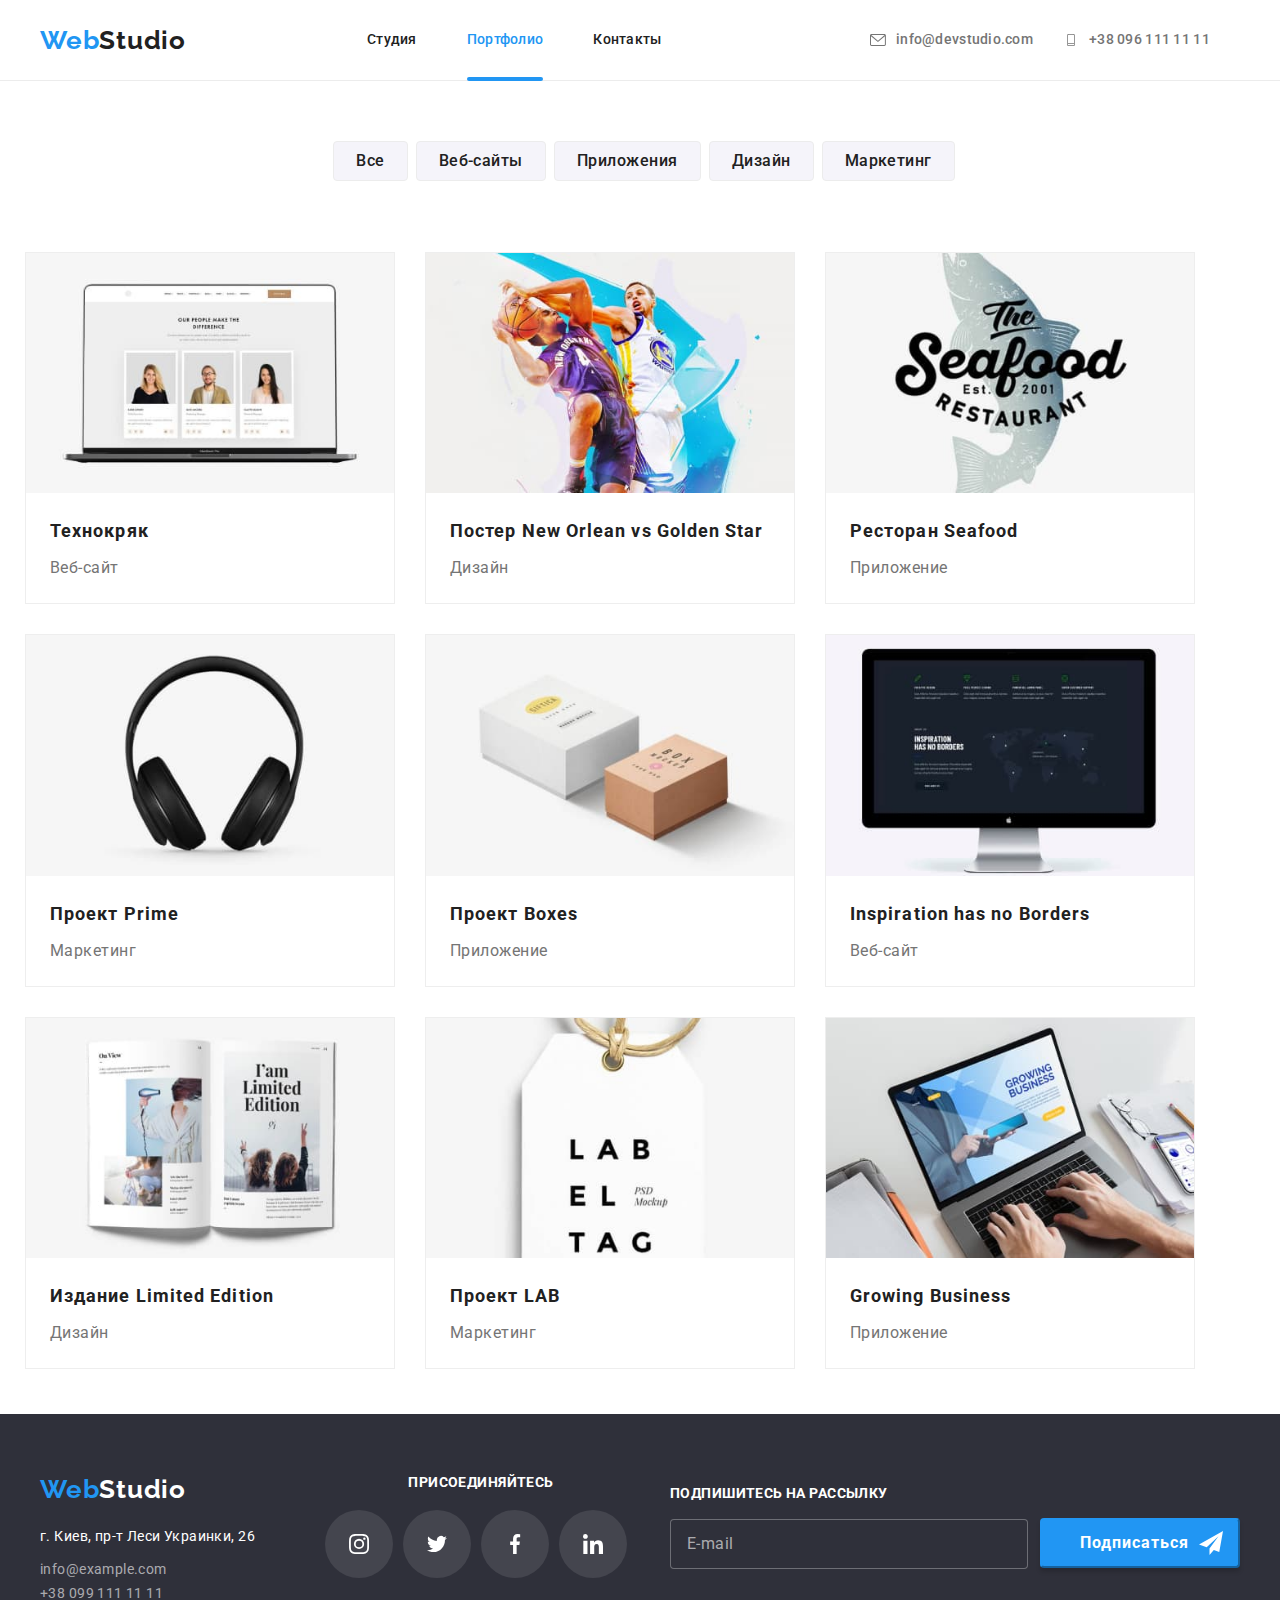
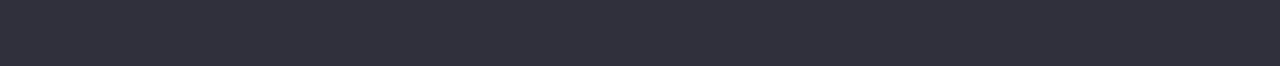
==== commit 25848047: "changes" ====
--- a/portfolio.html
+++ b/portfolio.html
@@ -227,6 +227,7 @@
 </div>
 </main>
 <!-- footer -->
+
 <footer  class="footer">
     <div class="container footer--flex ">
         <div class="tablet--flex">
--- a/css/main.min.css
+++ b/css/main.min.css
@@ -1 +1 @@
-:root{--primary-text-color:#757575;--secondary-text-color:#F5F4FA;--title-color: #212121;--accent-color:#2196F3;--white-color: #FFFFFF;--background-buttom-color: #F5F4FA;--background-footer: #2F303A;--socia-linls:#AFB1B8;--timefunction:cubic-bezier(0.4, 0, 0.2, 1)}h1,h2,h3,h4,h5,h6{margin-top:0}p{margin-top:0}body{color:var(--primary-text-color);font-family:Roboto,sans-serif;background-color:var(--white-color);margin:0}body.modal-open{overflow:hidden}.list{list-style:none}ul{list-style:none;margin:0;padding:0}.container{padding-left:15px;padding-right:15px;margin-right:auto;margin-left:auto}@media screen and (min-width: 768px){.container{width:768px}}@media screen and (min-width: 1200px){.container{width:1200px}}img{display:block;max-width:100%;height:auto}.header{border-bottom:1px solid #ececec}.header__page{display:flex}@media screen and (max-width: 767px){.header__page{padding-top:16px;justify-content:space-between;position:relative}}@media screen and (min-width: 768px){.header__page{padding-top:32px;padding-bottom:32px;align-items:center}}@media screen and (min-width: 1200px){.header__page{padding-top:0;padding-bottom:0}}.navigation__logo{font-family:Raleway;font-weight:700;font-size:26px;line-height:1.19;letter-spacing:.03em;text-decoration:none;top:100%;display:flex;justify-content:center}@media screen and (min-width: 768px){.navigation__logo{margin-right:88px}}.navigation__logo--accent{color:var(--accent-color)}.navigation__title{color:var(--title-color)}.mobile-button{display:inline-flex;margin:0;padding:0;border:none;background-color:transparent;width:40px;height:40px;z-index:333333}@media screen and (min-width: 768px){.mobile-button{display:none}}.mobile-button .mobile-button__cross{display:none}.mobile-button.is-open .mobile-button__cross{display:block}.mobile-button.is-open .mobile-button__menu{display:none;z-index:1}.mobile-button .mobile-button__sign:focus,.mobile-button .mobile-button__sign:hover{fill:var(--accent-color)}.mobile-button .mobile-button__menu:focus,.mobile-button .mobile-button__menu:hover{fill:var(--accent-color)}@media screen and (max-width: 767px){.menu-container{display:none;position:absolute;left:0;width:100vw;height:100vh;background:#fff}}.menu-container.is-open{display:block;padding:48px 40px;z-index:5}@media screen and (min-width: 768px){.menu-container.is-open{display:flex;flex-grow:1;justify-content:space-between}}.navigation__elements{font-weight:500;font-size:40px;line-height:1.14;letter-spacing:.02em;padding:0;margin-bottom:0}@media screen and (min-width: 768px){.navigation__elements{display:flex;font-size:14px;margin-top:0}}@media screen and (min-width: 1200px){.navigation__elements{display:flex;margin-left:93px;font-size:14px;margin-top:0}}.navigation__link{color:var(--title-color);text-decoration:none;transition:color 250ms var(--timefunction)}@media screen and (min-width: 768px){.navigation__link{position:relative;display:block;margin-right:50px}}@media screen and (min-width: 1200px){.navigation__link{position:relative;display:block;padding-top:32px;padding-bottom:32px;margin-right:30px}}@media screen and (min-width: 1200px){.navigation__list:not(:last-child){margin-right:50px}}.navigation__link:last-child{margin-bottom:0}@media screen and (min-width: 1200px){.navigation__link:last-child{margin-right:0}}.navigation__link:hover,.navigation__link:focus{color:var(--accent-color)}.navigation__link--current{color:var(--accent-color)}@media screen and (min-width: 768px){.navigation__link--active::after{content:"";position:absolute;left:0;bottom:-41px;display:block;width:100%;height:4px;background-color:var(--accent-color);border-radius:2px}}@media screen and (min-width: 1200px){.navigation__link--active::after{bottom:-1px}}@media screen and (max-width: 767px){.navigation__list{margin-bottom:32px;display:block}}.navigation__list:last-child{margin-bottom:0px}.mobile-social__links{font-family:Roboto;font-style:normal;font-weight:500;font-size:18px;line-height:22px;letter-spacing:.02em;color:#2196f3;text-decoration:none}.mobile-social{display:flex;align-items:center}@media screen and (min-width: 768px){.mobile-social{display:none}}@media screen and (min-width: 1200px){.mobile-social{display:none}}.mobile-social__elements+.mobile-social__elements::before{content:"";width:22px;height:0px;left:135px;top:726px;border:1px solid rgba(33,33,33,.2);transform:rotate(90deg);margin-left:10px;margin-right:10px}.mobile-social__elements::before:last-child{margin-left:0}.wrap{margin-top:260px}@media screen and (min-width: 768px){.wrap{margin-top:0}}@media screen and (min-width: 1200px){.wrap{margin:0;padding:0;position:absolute;top:0;left:50%;margin-left:230px}}@media screen and (max-width: 767px){.contact{margin:0;margin-left:auto;padding:0}}@media screen and (min-width: 768px)and (max-width: 1199px){.contact{position:absolute;top:0;left:75%;margin-top:21px}}@media screen and (min-width: 1200px){.contact{margin-left:auto;display:flex;padding-top:32px;padding-bottom:32px}}@media screen and (min-width: 1200px){.contact__list:not(:last-child){margin-right:30px}}.contact__icon{width:16px;margin-right:10px;fill:var(--primary-text-color)}@media screen and (max-width: 767px){.contact__icon{display:none}}.contact__link:hover .contact__icon,.contact__link:focus .contact__icon{fill:var(--accent-color)}@media screen and (max-width: 767px){.contact__link:hover .contact__icon,.contact__link:focus .contact__icon{display:none}}.contact__link{padding-top:32px;padding-bottom:32px;display:flex;align-items:center;color:var(--primary-text-color);font-weight:500;font-size:14px;line-height:1.14;letter-spacing:.02em;text-decoration:none;transition:color 250ms var(--timefunction)}@media screen and (min-width: 768px){.contact__link{padding-top:0;padding-bottom:0}}@media screen and (max-width: 767px){.contact__link--number{font-size:34px;line-height:40px;color:var(--accent-color)}}@media screen and (max-width: 767px){.contact__link--email{font-size:24px;line-height:28px}}.contact__link:hover,.contact__link:focus{color:var(--accent-color)}@media screen and (min-width: 768px){.contact__list{margin-bottom:10px}}.hero-section__title{color:var(--white-color);font-weight:900;font-size:44px;line-height:1.36;text-align:center;text-transform:uppercase;margin-top:0;margin-bottom:30px}.hero-section__button{color:var(--white-color);background-color:var(--accent-color);border-color:var(--accent-color);font-weight:700;font-size:16px;line-height:1.87;box-shadow:0px 4px 4px rgba(0,0,0,.15);border-radius:4px;padding:10px 32px;display:block;text-align:center;margin-left:auto;margin-right:auto;transition:background-color 250ms var(--timefunction),color 250ms var(--timefunction)}.hero-section__title{font-family:Roboto;font-style:normal;font-weight:900;font-size:26px;line-height:42px;text-align:center;letter-spacing:.06em;text-transform:uppercase;color:#fff;margin-bottom:30px}@media screen and (min-width: 1200px){.hero-section__title{color:var(--white-color);font-size:44px;line-height:1.36;margin-top:0;margin-bottom:30px}}.hero-section__button{color:var(--white-color);background-color:var(--accent-color);border-color:var(--accent-color);font-family:Roboto;font-style:normal;font-weight:bold;letter-spacing:.06em;font-size:16px;line-height:30px;box-shadow:0px 4px 4px rgba(0,0,0,.15);border-radius:4px;padding:10px 32px;text-align:center;margin-left:auto;margin-right:auto;display:block;text-align:center}@media screen and (min-width: 1200px){.hero-section__button{line-height:1.87;transition:background-color 250ms var(--timefunction),color 250ms var(--timefunction)}}@media screen and (min-width: 320px)and (max-width: 639px){.hero-section{background-color:#2f303a;background-repeat:no-repeat;background-position:center;background-image:url("../mobile/headerimg.jpg");background-size:cover}}@media screen and (min-width: 320px)and (max-width: 639px)and (min-device-pixel-ratio: 2),screen and (min-width: 320px)and (max-width: 639px)and (-webkit-min-device-pixel-ratio: 2),screen and (min-width: 320px)and (max-width: 639px)and (min-resolution: 192dpi),screen and (min-width: 320px)and (max-width: 639px)and (min-resolution: 2dppx){.hero-section{background-image:url("../mobile/headerimg2x.jpg");background-size:cover}}@media screen and (min-width: 640px)and (max-width: 1024px){.hero-section{background-image:url("../tablet/headerimg.jpg");background-size:cover}}@media screen and (min-width: 640px)and (max-width: 1024px)and (min-device-pixel-ratio: 2),screen and (min-width: 640px)and (max-width: 1024px)and (-webkit-min-device-pixel-ratio: 2),screen and (min-width: 640px)and (max-width: 1024px)and (min-resolution: 192dpi),screen and (min-width: 640px)and (max-width: 1024px)and (min-resolution: 2dppx){.hero-section{background-image:url("../tablet/headerimg2x.jpg");background-size:cover}}@media screen and (min-width: 1024px){.hero-section{padding:200px 0;background-image:url("../images/img16.jpg");background-size:cover;background-position:center}}@media screen and (min-width: 1024px)and (min-device-pixel-ratio: 2),screen and (min-width: 1024px)and (-webkit-min-device-pixel-ratio: 2),screen and (min-width: 1024px)and (min-resolution: 192dpi),screen and (min-width: 1024px)and (min-resolution: 2dppx){.hero-section{background-image:url("../images/headerimg2x.jpg");background-size:cover}}@media screen and (max-width: 480px){.hero-section__wrap{padding-top:118px;padding-bottom:118px}}@media screen and (min-width: 481px)and (max-width: 1024px){.hero-section__wrap{padding-top:118px;padding-bottom:118px}}.backdrop{position:fixed;top:0;left:0;width:100%;height:100%;background-color:rgba(0,0,0,.2);z-index:3333333;overflow-y:scroll}@media screen and (max-width: 767px){.backdrop{padding:94px 15px}}@media screen and (min-width: 768px)and (max-width: 1024px){.backdrop{padding:208px 159px}}.backdrop--is-hidden{opacity:0;pointer-events:none}.backdrop--is-hidden .modal{transform:translate(-50%, 50%) scale(0.9)}.modal{width:450px;height:609px;background:#fff;box-shadow:0px 1px 3px rgba(0,0,0,.12),0px 1px 1px rgba(0,0,0,.14),0px 2px 1px rgba(0,0,0,.2);border-radius:4px;padding:40px}@media screen and (max-width: 767px){.modal{position:relative}}@media screen and (min-width: 768px){.modal{position:absolute;bottom:50%;left:50%;transform:translate(-50%, 50%) scale(1);width:450px;height:609px}}@media screen and (min-width: 1200px){.modal{width:528px;height:581px;position:absolute;bottom:50%;left:50%;transform:translate(-50%, 50%) scale(1);transition:transform 250ms var(--timefunction)}}.modal__name{font-family:Roboto;font-weight:bold;font-size:20px;line-height:.8;text-align:center;letter-spacing:.03em;color:var(--title-color);margin-top:0;margin-bottom:30px;padding:0}.modal__label{position:relative;display:flex;flex-direction:column}.modal__title{position:absolute;top:50%;left:0;transform:translateY(-50px);font-family:Roboto;font-size:12px;line-height:.8;letter-spacing:.01em;color:var(--primary-text-color)}.modal__icon{position:absolute;top:50%;left:15px;transform:translateY(-20px)}.modal__comment{position:absolute;top:50%;left:0;transform:translateY(-75px);font-family:Roboto;font-size:12px;line-height:.8;letter-spacing:.01em;color:var(--primary-text-color)}.modal__input{width:370px;height:40px;border:1px solid rgba(33,33,33,.2);box-sizing:border-box;border-radius:4px;margin-bottom:28px;padding-left:42px}@media screen and (min-width: 1200px){.modal__input{width:448px}}.modal__input:hover,.modal__input:focus{outline:1px;border-color:var(--accent-color);outline-color:var(--accent-color)}.modal__input:focus+.modal__icon,.modal__input:hover+.modal__icon{fill:var(--accent-color)}.checkbox{display:flex;position:relative}.checkbox__label{display:inline-block}.checkbox__input{-webkit-appearance:none;-moz-appearance:none;appearance:none}.checkbox__policy{font-family:Roboto;font-size:14px;line-height:24px;letter-spacing:.03em;color:var(--primary-text-color);display:inline-block;margin-top:20px;margin-left:36.38px}.checkbox__policy--accent{color:var(--accent-color);text-decoration:underline}.checkbox__icon{position:absolute;top:50%;left:0;width:16px;height:15px;border:2px solid #212121;border-radius:1px;display:flex;align-items:center;margin-left:12px}.checkbox__input:checked~.checkbox__icon{background-color:var(--accent-color);border:var(--accent-color);background-image:url(../images/iconcheck.svg);background-repeat:no-repeat;background-size:contain;background-origin:content-box}.modal__text{width:370px;height:120px;border:1px solid rgba(33,33,33,.2);box-sizing:border-box;border-radius:4px;resize:none}@media screen and (min-width: 1200px){.modal__text{width:448px}}.modal__text:focus,.modal__text:hover{outline:1px;border-color:var(--accent-color);outline-color:var(--accent-color)}.modal__text::-moz-placeholder{position:absolute;top:12px;left:16px;font-family:Roboto;font-size:14px;line-height:.8;letter-spacing:.01em;color:rgba(117,117,117,.5)}.modal__text:-ms-input-placeholder{position:absolute;top:12px;left:16px;font-family:Roboto;font-size:14px;line-height:.8;letter-spacing:.01em;color:rgba(117,117,117,.5)}.modal__text::placeholder{position:absolute;top:12px;left:16px;font-family:Roboto;font-size:14px;line-height:.8;letter-spacing:.01em;color:rgba(117,117,117,.5)}.button{display:flex;align-items:center;justify-content:center;margin-top:30px}.button__send{font-family:Roboto;font-weight:bold;font-size:16px;line-height:.5;letter-spacing:.06em;color:var(--white-color)}.button__submit{width:200px;height:50px;background-color:#188ce8;box-shadow:0px 4px 4px rgba(0,0,0,.15);border-radius:4px;padding:10px 55px;border-color:#188ce8}.button__submit:hover,.button__submit:focus{cursor:pointer;box-shadow:0px 4px 4px rgba(0,0,0,.15)}.modal__button{border:none;background-color:#fff;margin:0;padding:0}.modal__button--closing{position:absolute;top:0;right:0;width:30px;height:30px;background-color:var(--white-color);border:1px solid rgba(0,0,0,.1);box-sizing:border-box;border-radius:50%;padding:7px;margin-top:8px;margin-right:8px;transition:transform 250ms var(--timefunction)}.modal__button--closing:focus,.modal__button--closing:hover{cursor:pointer;outline:1px;fill:var(--accent-color)}@media screen and (min-width: 1200px){.section{background-color:#fff;list-style:none;list-style-type:none;padding-top:94px;padding-bottom:94px}}.section__elements{padding-left:15px;padding-right:15px;margin-left:auto;margin-right:auto}@media screen and (min-width: 768px){.section__elements{display:flex;margin:-15px;flex-wrap:wrap;margin-top:60px}}@media screen and (min-width: 1200px){.section__elements{margin-bottom:0;margin-top:0;padding:0;display:flex}}@media screen and (max-width: 767px){.section__icon{height:120px;background:#f5f4fa;border-radius:4px;padding:25px 192.34px;margin-left:auto;margin-right:auto;margin-bottom:30px}}@media screen and (min-width: 768px){.section__icon{width:354px;height:120px;padding:25px 144.34px;background:#f5f4fa;border-radius:4px;margin-bottom:30px;display:flex;align-items:center}}@media screen and (min-width: 1200px){.section__icon{width:270px;height:120px;background:#f5f4fa;border-radius:4px;margin-bottom:30px;display:flex;align-items:center;padding:25px 102.34px}}.section__title{color:var(--title-color);font-family:Roboto;font-weight:bold;font-size:14px;line-height:16px;text-align:center;letter-spacing:.03em;text-transform:uppercase;margin-bottom:10px}@media screen and (min-width: 768px){.section__title{text-align:left}}@media screen and (min-width: 1200px){.section__title{color:var(--title-color);font-weight:700;font-size:14px;line-height:1.14;letter-spacing:.03em;text-transform:uppercase;margin-top:0;margin-bottom:10px}}.section__text{font-family:Roboto;font-size:14px;line-height:24px;letter-spacing:.03em;color:#757575}@media screen and (min-width: 1200px){.section__text{font-weight:400;font-size:14px;line-height:1.71;letter-spacing:.03em;max-width:270px}}@media screen and (min-width: 1200px){.section__text:not(:last-child){margin-left:30px}}@media screen and (min-width: 1200px){.section__text:nth-child(-n+4){margin-bottom:30px}}@media screen and (min-width: 768px)and (max-width: 1023px){.section__list{width:calc((100% - 60px) / 2);margin:15px}}@media screen and (min-width: 1200px){.section__list{list-style-type:none;margin-top:0;margin-bottom:0}}@media screen and (min-width: 1200px){.section__list:nth-child(-n+4){margin-right:30px}}@media screen and (min-width: 1200px){.section__list:last-child{margin-right:0}}@media screen and (min-width: 320px)and (max-width: 1023px){.section-about{display:none}}@media screen and (min-width: 1200px){.section-about{background-color:#fff;text-decoration:none;padding-bottom:94px}}@media screen and (min-width: 1200px){.section-about__title{color:var(--title-color);font-weight:700;font-size:36px;line-height:1.16;text-align:center;letter-spacing:.03em;margin-top:0;margin-bottom:50px}}@media screen and (min-width: 1200px){.section-about__elements{margin-bottom:0;margin-top:0;display:flex;padding:0}}@media screen and (min-width: 1200px){.section-about__item{display:block;margin-right:30px}}@media screen and (min-width: 1200px){.section-about__item:last-child{margin-right:0}}@media screen and (min-width: 1200px){.section-about__text{position:absolute;bottom:0;left:0;font-family:Roboto;font-style:normal;font-weight:bold;font-size:14px;line-height:16px;text-align:center;letter-spacing:.03em;text-transform:uppercase;color:var(--white-color);margin:0;padding:0;width:370px;height:70px;background:rgba(47,48,58,.8);display:flex;justify-content:center;align-items:center}}@media screen and (min-width: 1200px){.section-about__img{display:block}}@media screen and (min-width: 1200px){.imgtext{position:relative}}.team{background-color:#f5f4fa;margin-left:auto;margin-right:auto;padding-bottom:94px;padding-top:94px}.team__name{color:var(--title-color);font-weight:700;font-size:36px;line-height:1.16;text-align:center;letter-spacing:.03em;margin-top:0;margin-bottom:52px}.team__elements{margin-top:0;margin-bottom:0;justify-content:center;padding:0}@media screen and (min-width: 768px)and (max-width: 1199px){.team__elements{margin:-15px;display:flex;flex-wrap:wrap}}@media screen and (min-width: 1200px){.team__elements{display:flex}}.team__list{list-style-type:none;border-radius:0px;margin-top:0;background-color:var(--white-color);box-shadow:0px 1px 3px rgba(0,0,0,.12),0px 1px 1px rgba(0,0,0,.14),0px 2px 1px rgba(0,0,0,.2);border-radius:0px 0px 4px 4px;margin-bottom:30px}@media screen and (min-width: 768px)and (max-width: 1023px){.team__list{width:calc((100% - 60px) / 2);margin:15px}}@media screen and (min-width: 1200px){.team__list{margin-right:30px;margin-bottom:0px}}@media screen and (min-width: 1200px){.team__list:last-child{margin-right:0}}.team__title{color:var(--title-color);font-weight:500;font-size:16px;line-height:1.18;text-align:center;letter-spacing:.03em;margin-top:0}.team__text{font-size:16px;line-height:1.18;text-align:center;letter-spacing:.03em;margin-top:0;margin-bottom:10px}.text{padding-top:30px;margin-bottom:16px}.social{display:flex;justify-content:center}@media screen and (min-width: 1200px){.social{display:flex;align-items:center;padding-bottom:30px;padding-left:32px}}.social__links{height:44px;width:44px;fill:var(--socia-linls);margin:0;padding:12px;border-radius:50%;background-color:var(--white-color);display:flex;align-items:center;justify-content:center;margin-bottom:24px;transition:background-color 250ms var(--timefunction)}@media screen and (min-width: 1200px){.social__links{height:44px;width:44px;fill:var(--socia-linls);margin:0;padding:12px;border-radius:50%;background-color:var(--white-color);display:flex;align-items:center;justify-content:center;transition:background-color 250ms var(--timefunction)}}.social__links:hover,.social__links:focus{background-color:var(--accent-color)}.social__links:hover .social__icon,.social__links:focus .social__icon{fill:var(--white-color)}.social__list:nth-child(-n+4){margin-right:10px}.social__links:last-child{margin-right:0}@media screen and (min-width: 1200px){.client{padding-top:94px;padding-bottom:94px;margin:0;background-color:var(--white-color);transition:background-color 250ms var(--timefunction)}}.client__list{margin:-15px;display:flex;flex-wrap:wrap;margin-bottom:60px}@media screen and (min-width: 1200px){.client__list{padding:0;display:flex;justify-content:center}}.client__name{font-family:Roboto;font-style:normal;font-weight:bold;font-size:28px;line-height:33px;text-align:center;letter-spacing:.03em;color:var(--title-color)}@media screen and (min-width: 1200px){.client__name{font-size:36px;line-height:42px;margin-top:0;margin-bottom:50px;padding:0}}@media screen and (max-width: 767px){.clients__item{width:calc((100% - 60px) / 2);margin:15px;height:92px}}@media screen and (min-width: 768px)and (max-width: 1023px){.clients__item{width:calc((100% - 90px) / 3);margin:15px;height:92px}}@media screen and (min-width: 1200px){.clients__item{margin:0;padding:0}}@media screen and (min-width: 1200px){.clients__item:last-child{margin-right:0}}@media screen and (min-width: 1200px){.clients__item:nth-child(-n+6){margin-right:30px}}.clients__item:nth-child(-n+6) .client__icon{fill:var(--socia-linls)}.clients__item:nth-child(-n+6) .client__link{border:1px solid #afb1b8;border-radius:4px;display:flex;align-items:center;justify-content:center}@media screen and (max-width: 767px){.clients__item:nth-child(-n+6) .client__link{width:100%;height:100%}}@media screen and (min-width: 768px)and (max-width: 1023px){.clients__item:nth-child(-n+6) .client__link{height:92px}}@media screen and (min-width: 1200px){.clients__item:nth-child(-n+6) .client__link{width:170px;height:92px;border:1px solid var(--socia-linls)}}.clients__item:nth-child(-n+6) .client__link:hover,.clients__item:nth-child(-n+6) .client__link:focus{background-color:var(--white-color);border:1px solid var(--accent-color)}.clients__item:nth-child(-n+6) .client__link:hover .client__icon,.clients__item:nth-child(-n+6) .client__link:focus .client__icon{fill:var(--accent-color)}.footer{background-color:var(--background-footer);margin-top:0;margin-bottom:0;padding-left:15px;padding-right:15px;padding-bottom:60px;padding-top:60px}@media screen and (min-width: 1200px){.footer{background-color:var(--background-footer);margin-top:0;margin-bottom:0;display:flex;padding-bottom:60px;padding-top:60px}}@media screen and (min-width: 1200px){.footer__section{margin-right:70px;flex-shrink:0}}.navigation__logo--footer{text-align:center;margin-top:0;margin-bottom:20px}@media screen and (min-width: 1200px){.navigation__logo--footer{display:inline-block;text-align:center;margin-top:0;margin-bottom:20px}}.navigation__title--white{color:var(--white-color)}.address{color:var(--white-color);font-style:normal;font-size:14px;line-height:1.71;letter-spacing:.03em;margin-bottom:9px;margin-top:0;text-align:center}@media screen and (min-width: 1200px){.address{color:var(--white-color);font-style:normal;font-size:14px;line-height:1.71;letter-spacing:.03em;margin-bottom:9px;margin-top:0}}.address__footer{color:rgba(255,255,255,.6);font-size:14px;line-height:1.71;letter-spacing:.03em;text-decoration:none;margin-top:0;margin-bottom:0}@media screen and (min-width: 1200px){.address__footer{color:rgba(255,255,255,.6);font-size:14px;line-height:1.71;letter-spacing:.03em;text-decoration:none;margin-top:0;margin-bottom:0;text-align:center}}@media screen and (max-width: 1200px){.footer-address{text-align:center;margin-bottom:60px}}@media screen and (min-width: 768px)and (max-width: 1023px){.tablet--flex{display:flex;justify-content:space-between}}@media screen and (min-width: 1200px){.tablet--flex{display:flex;justify-content:space-between}}.footer-section__name{font-family:Roboto;font-style:normal;font-weight:bold;font-size:14px;line-height:16px;letter-spacing:.03em;text-transform:uppercase;color:var(--white-color);margin-top:0;text-align:center}@media screen and (min-width: 1200px){.footer-section__name{font-family:Roboto;font-style:normal;font-weight:bold;font-size:14px;line-height:16px;letter-spacing:.03em;text-transform:uppercase;color:var(--white-color);margin-bottom:20px;margin-top:0}}@media screen and (min-width: 1200px){.footer--flex{display:flex;justify-content:space-between}}.social--box{padding:0;margin-bottom:60px}@media screen and (min-width: 1200px){.social--box{padding:0;margin:0}}.social__list--colo:hover,.social__list--color:focus{background-color:var(--accent-color)}.social-links:hover .social__icon--white,.social-links:focus .social__icon--white{fill:var(--white-color)}.social__links--dark{height:44px;width:44px;fill:var(--white-color);margin:0;padding:12px;border-radius:50%;background-color:rgba(255,255,255,.1)}@media screen and (min-width: 1200px){.subscribe-section{margin-left:93px;width:570px;height:86px;align-items:baseline}}.subscribe-section__label{font-family:Roboto;font-weight:bold;font-size:14px;line-height:.8;letter-spacing:.03em;text-transform:uppercase;color:var(--white-color);padding:0;text-align:center;margin-bottom:30px}@media screen and (max-width: 767px){.subscribe-section__label{padding-left:100px;text-align:center}}@media screen and (min-width: 768px)and (max-width: 1023px){.subscribe-section__label{margin-bottom:20px;display:flex;flex-direction:column}}@media screen and (min-width: 1200px){.subscribe-section__label{margin-right:12px}}.subscribe-section__button{font-family:Roboto;font-weight:bold;font-size:16px;line-height:.3;text-align:center;letter-spacing:.06em;color:var(--white-color);width:200px;height:50px;background-color:var(--accent-color);box-shadow:0px 4px 4px rgba(0,0,0,.15);border-color:var(--accent-color);border-radius:4px;display:flex;align-items:center;justify-content:center;padding-top:10px;padding-bottom:10px;padding-left:29px;margin:auto}.subscribe-section__icon{margin-left:10px}@media screen and (min-width: 1200px){.subscribe{display:flex;justify-content:center;align-items:center}}.subscribe-section__input{border:1px solid rgba(255,255,255,.3);box-sizing:border-box;border-radius:4px;background-color:var(--background-footer);color:var(--white-color);padding:15px 16px}@media screen and (max-width: 767px){.subscribe-section__input{display:flex;justify-content:center;align-items:center;width:100%;height:50px;margin-top:20px;margin-bottom:20px}}@media screen and (min-width: 768px)and (max-width: 1023px){.subscribe-section__input{width:450px;height:50px;margin-top:20px;margin-left:150px}}@media screen and (min-width: 1200px){.subscribe-section__input{display:block;margin-top:20px;padding:15px 16px;width:358px;height:50px}}.subscribe-section__input::-moz-placeholder{font-family:Roboto;font-size:16px;line-height:.8;letter-spacing:.03em;color:rgba(255,255,255,.6)}.subscribe-section__input:-ms-input-placeholder{font-family:Roboto;font-size:16px;line-height:.8;letter-spacing:.03em;color:rgba(255,255,255,.6)}.subscribe-section__input::placeholder{font-family:Roboto;font-size:16px;line-height:.8;letter-spacing:.03em;color:rgba(255,255,255,.6)}.portfolio-section{padding-top:100px;padding-bottom:94px}@media screen and (min-width: 768px){.portfolio-section{padding-bottom:0;margin-bottom:60px;padding-top:60px}}.portfolio-section__elements{display:flex;flex-wrap:wrap;margin-right:-8px;margin-bottom:-15px}@media screen and (min-width: 1200px){.portfolio-section__elements{margin-top:0;margin-bottom:56px;padding:0;display:flex;justify-content:center;background-color:var(--white-color);list-style-type:none;border-radius:4px}}.portfolio-section__list:hover .portfolio-section__button,.portfolio-section__list:focus .portfolio-section__button{color:var(--white-color);background-color:var(--accent-color);box-shadow:0px 3px 1px rgba(0,0,0,.1),0px 1px 2px rgba(0,0,0,.08),0px 2px 2px rgba(0,0,0,.12)}.portfolio-section__button{color:var(--title-color);background-color:var(--background-buttom-color);font-family:Roboto;font-weight:500;font-size:16px;line-height:1.62;text-align:center;letter-spacing:.03em;border:1px solid #ececec;cursor:pointer;border-radius:4px;padding:6px 22px}.portfolio-section__list{list-style-type:none}.portfolio-section__list:nth-child(-n+5){margin-right:8px;margin-bottom:15px}@media screen and (min-width: 768px){.portfolio-section__list:nth-child(-n+5){margin-bottom:30px}}@media screen and (min-width: 1200px){.portfolio-section__list:nth-child(-n+5){margin-right:8px}}.portfolio-section__list:last-child{margin-right:0}.name{margin-top:0;margin-bottom:0}.gallery{background-color:#fff;color:var(--title-color);margin-top:0;margin-bottom:0;padding:0;display:flex;flex-wrap:wrap}@media screen and (max-width: 767px){.gallery{margin-top:40px}}@media screen and (min-width: 768px){.gallery{margin:-15px}}.gallery__list{border:1px solid #eee;box-sizing:border-box;transition:box-shadow 250ms var(--timefunction)}@media screen and (min-width: 768px)and (max-width: 1023px){.gallery__list{width:calc((100% - 60px) / 2);margin:15px}}@media screen and (min-width: 1200px){.gallery__list{margin-bottom:30px}}.gallery__list:hover,.gallery__list:focus{box-shadow:0px 1px 1px rgba(0,0,0,.12),0px 4px 4px rgba(0,0,0,.06),1px 4px 6px rgba(0,0,0,.16)}.gallery__list:hover::before{opacity:1}.gallery__img{display:block}.gallery__title{font-weight:700;font-size:18px;line-height:2;letter-spacing:.06em;margin-bottom:4px;margin-top:0}.gallery__text{color:var(--primary-text-color);font-size:16px;line-height:1.87;letter-spacing:.03em;margin-top:0;margin-bottom:0}.gallery__component{position:relative;overflow:hidden}.gallery__card{margin-top:0;margin-bottom:0;background-color:#fff;padding:20px 24px 20px 24px}.gallery__article{position:absolute;top:0;left:0;height:100%;display:inline-block;margin:0;padding:63px 24px;font-family:Roboto;font-size:18px;line-height:28px;letter-spacing:.03em;color:var(--white-color);background-color:rgba(33,150,243,.9);transform:translateY(100%);transition:transform 250ms var(--timefunction)}.gallery__list{margin-bottom:30px}@media screen and (min-width: 1200px){.gallery__list{width:370px;margin-top:0;margin-right:30px}}@media screen and (min-width: 1200px){.gallery__list:nth-child(3n){margin-right:0}}@media screen and (min-width: 1200px){.gallery__list:nth-last-child(-n+3){margin-bottom:0}}.gallery__list:hover .gallery__article{transform:translateY(0)}/*# sourceMappingURL=main.min.css.map */+:root{--primary-text-color:#757575;--secondary-text-color:#F5F4FA;--title-color: #212121;--accent-color:#2196F3;--white-color: #FFFFFF;--background-buttom-color: #F5F4FA;--background-footer: #2F303A;--socia-linls:#AFB1B8;--timefunction:cubic-bezier(0.4, 0, 0.2, 1)}h1,h2,h3,h4,h5,h6{margin-top:0}p{margin-top:0}body{color:var(--primary-text-color);font-family:Roboto,sans-serif;background-color:var(--white-color);margin:0}body.modal-open{overflow:hidden}.list{list-style:none}ul{list-style:none;margin:0;padding:0}.container{padding-left:15px;padding-right:15px;margin-right:auto;margin-left:auto}@media screen and (min-width: 768px){.container{width:768px}}@media screen and (min-width: 1200px){.container{width:1200px}}img{display:block;max-width:100%;height:auto}.header{border-bottom:1px solid #ececec}.header__page{display:flex}@media screen and (max-width: 767px){.header__page{padding-top:16px;justify-content:space-between;position:relative}}@media screen and (min-width: 768px){.header__page{padding-top:32px;padding-bottom:32px;align-items:center}}@media screen and (min-width: 1200px){.header__page{padding-top:0;padding-bottom:0}}.navigation__logo{font-family:Raleway;font-weight:700;font-size:26px;line-height:1.19;letter-spacing:.03em;text-decoration:none;top:100%;display:flex;justify-content:center}@media screen and (min-width: 768px){.navigation__logo{margin-right:88px}}.navigation__logo--accent{color:var(--accent-color)}.navigation__title{color:var(--title-color)}.mobile-button{display:inline-flex;margin:0;padding:0;border:none;background-color:transparent;width:40px;height:40px;z-index:333333}@media screen and (min-width: 768px){.mobile-button{display:none}}.mobile-button .mobile-button__cross{display:none}.mobile-button.is-open .mobile-button__cross{display:block}.mobile-button.is-open .mobile-button__menu{display:none;z-index:1}.mobile-button .mobile-button__sign:focus,.mobile-button .mobile-button__sign:hover{fill:var(--accent-color)}.mobile-button .mobile-button__menu:focus,.mobile-button .mobile-button__menu:hover{fill:var(--accent-color)}@media screen and (max-width: 767px){.menu-container{display:none;position:absolute;left:0;width:100vw;height:100vh;background:#fff}}.menu-container.is-open{display:block;padding:48px 40px;z-index:5}@media screen and (min-width: 768px){.menu-container.is-open{display:flex;flex-grow:1;justify-content:space-between}}.navigation__elements{font-weight:500;font-size:40px;line-height:1.14;letter-spacing:.02em;padding:0;margin-bottom:0}@media screen and (min-width: 768px){.navigation__elements{display:flex;font-size:14px;margin-top:0}}@media screen and (min-width: 1200px){.navigation__elements{display:flex;margin-left:93px;font-size:14px;margin-top:0}}.navigation__link{color:var(--title-color);text-decoration:none;transition:color 250ms var(--timefunction)}@media screen and (min-width: 768px){.navigation__link{position:relative;display:block;margin-right:50px}}@media screen and (min-width: 1200px){.navigation__link{position:relative;display:block;padding-top:32px;padding-bottom:32px;margin-right:30px}}@media screen and (min-width: 1200px){.navigation__list:not(:last-child){margin-right:50px}}.navigation__link:last-child{margin-bottom:0}@media screen and (min-width: 1200px){.navigation__link:last-child{margin-right:0}}.navigation__link:hover,.navigation__link:focus{color:var(--accent-color)}.navigation__link--current{color:var(--accent-color)}@media screen and (min-width: 768px){.navigation__link--active::after{content:"";position:absolute;left:0;bottom:-41px;display:block;width:100%;height:4px;background-color:var(--accent-color);border-radius:2px}}@media screen and (min-width: 1200px){.navigation__link--active::after{bottom:-1px}}@media screen and (max-width: 767px){.navigation__list{margin-bottom:32px;display:block}}.navigation__list:last-child{margin-bottom:0px}.mobile-social__links{font-family:Roboto;font-style:normal;font-weight:500;font-size:18px;line-height:22px;letter-spacing:.02em;color:#2196f3;text-decoration:none}.mobile-social{display:flex;align-items:center}@media screen and (min-width: 768px){.mobile-social{display:none}}@media screen and (min-width: 1200px){.mobile-social{display:none}}.mobile-social__elements+.mobile-social__elements::before{content:"";width:22px;height:0px;left:135px;top:726px;border:1px solid rgba(33,33,33,.2);transform:rotate(90deg);margin-left:10px;margin-right:10px}.mobile-social__elements::before:last-child{margin-left:0}.wrap{margin-top:260px}@media screen and (min-width: 768px){.wrap{margin-top:0}}@media screen and (min-width: 1200px){.wrap{margin:0;padding:0;position:absolute;top:0;left:50%;margin-left:230px}}@media screen and (max-width: 767px){.contact{margin:0;margin-left:auto;padding:0}}@media screen and (min-width: 768px)and (max-width: 1199px){.contact{position:absolute;top:0;left:75%;margin-top:21px}}@media screen and (min-width: 1200px){.contact{margin-left:auto;display:flex;padding-top:32px;padding-bottom:32px}}@media screen and (min-width: 1200px){.contact__list:not(:last-child){margin-right:30px}}.contact__icon{width:16px;margin-right:10px;fill:var(--primary-text-color)}@media screen and (max-width: 767px){.contact__icon{display:none}}.contact__link:hover .contact__icon,.contact__link:focus .contact__icon{fill:var(--accent-color)}@media screen and (max-width: 767px){.contact__link:hover .contact__icon,.contact__link:focus .contact__icon{display:none}}.contact__link{padding-top:32px;padding-bottom:32px;display:flex;align-items:center;color:var(--primary-text-color);font-weight:500;font-size:14px;line-height:1.14;letter-spacing:.02em;text-decoration:none;transition:color 250ms var(--timefunction)}@media screen and (min-width: 768px){.contact__link{padding-top:0;padding-bottom:0}}@media screen and (max-width: 767px){.contact__link--number{font-size:34px;line-height:40px;color:var(--accent-color)}}@media screen and (max-width: 767px){.contact__link--email{font-size:24px;line-height:28px}}.contact__link:hover,.contact__link:focus{color:var(--accent-color)}@media screen and (min-width: 768px){.contact__list{margin-bottom:10px}}.hero-section__title{color:var(--white-color);font-weight:900;font-size:44px;line-height:1.36;text-align:center;text-transform:uppercase;margin-top:0;margin-bottom:30px}.hero-section__button{color:var(--white-color);background-color:var(--accent-color);border-color:var(--accent-color);font-weight:700;font-size:16px;line-height:1.87;box-shadow:0px 4px 4px rgba(0,0,0,.15);border-radius:4px;padding:10px 32px;display:block;text-align:center;margin-left:auto;margin-right:auto;transition:background-color 250ms var(--timefunction),color 250ms var(--timefunction)}.hero-section__title{font-family:Roboto;font-style:normal;font-weight:900;font-size:26px;line-height:42px;text-align:center;letter-spacing:.06em;text-transform:uppercase;color:#fff;margin-bottom:30px}@media screen and (min-width: 1200px){.hero-section__title{color:var(--white-color);font-size:44px;line-height:1.36;margin-top:0;margin-bottom:30px}}.hero-section__button{color:var(--white-color);background-color:var(--accent-color);border-color:var(--accent-color);font-family:Roboto;font-style:normal;font-weight:bold;letter-spacing:.06em;font-size:16px;line-height:30px;box-shadow:0px 4px 4px rgba(0,0,0,.15);border-radius:4px;padding:10px 32px;text-align:center;margin-left:auto;margin-right:auto;display:block;text-align:center}@media screen and (min-width: 1200px){.hero-section__button{line-height:1.87;transition:background-color 250ms var(--timefunction),color 250ms var(--timefunction)}}@media screen and (min-width: 320px)and (max-width: 639px){.hero-section{background-color:#2f303a;background-repeat:no-repeat;background-position:center;background-image:linear-gradient(to right, rgba(47, 48, 58, 0.5), rgba(47, 48, 58, 0.3)),url("../mobile/headerimg.jpg");background-size:cover}}@media screen and (min-width: 320px)and (max-width: 639px)and (min-device-pixel-ratio: 2),screen and (min-width: 320px)and (max-width: 639px)and (-webkit-min-device-pixel-ratio: 2),screen and (min-width: 320px)and (max-width: 639px)and (min-resolution: 192dpi),screen and (min-width: 320px)and (max-width: 639px)and (min-resolution: 2dppx){.hero-section{background-image:linear-gradient(to right, rgba(47, 48, 58, 0.5), rgba(47, 48, 58, 0.3)),url("../mobile/headerimg2x.jpg");background-size:cover}}@media screen and (min-width: 640px)and (max-width: 1024px){.hero-section{background-image:linear-gradient(to right, rgba(47, 48, 58, 0.5), rgba(47, 48, 58, 0.3)),url("../tablet/headerimg.jpg");background-size:cover}}@media screen and (min-width: 640px)and (max-width: 1024px)and (min-device-pixel-ratio: 2),screen and (min-width: 640px)and (max-width: 1024px)and (-webkit-min-device-pixel-ratio: 2),screen and (min-width: 640px)and (max-width: 1024px)and (min-resolution: 192dpi),screen and (min-width: 640px)and (max-width: 1024px)and (min-resolution: 2dppx){.hero-section{background-image:linear-gradient(to right, rgba(47, 48, 58, 0.5), rgba(47, 48, 58, 0.3)),url("../tablet/headerimg2x.jpg");background-size:cover}}@media screen and (min-width: 1024px){.hero-section{padding:200px 0;background-image:linear-gradient(to right, rgba(47, 48, 58, 0.5), rgba(47, 48, 58, 0.3)),url("../images/img16.jpg");background-size:cover;background-position:center}}@media screen and (min-width: 1024px)and (min-device-pixel-ratio: 2),screen and (min-width: 1024px)and (-webkit-min-device-pixel-ratio: 2),screen and (min-width: 1024px)and (min-resolution: 192dpi),screen and (min-width: 1024px)and (min-resolution: 2dppx){.hero-section{background-image:linear-gradient(to right, rgba(47, 48, 58, 0.5), rgba(47, 48, 58, 0.3)),url("../images/headerimg2x.jpg");background-size:cover}}@media screen and (max-width: 480px){.hero-section__wrap{padding-top:118px;padding-bottom:118px}}@media screen and (min-width: 481px)and (max-width: 1024px){.hero-section__wrap{padding-top:118px;padding-bottom:118px}}.backdrop{position:fixed;top:0;left:0;width:100%;height:100%;background-color:rgba(0,0,0,.2);z-index:3333333;overflow-y:scroll}@media screen and (max-width: 767px){.backdrop{padding:94px 15px}}@media screen and (min-width: 768px)and (max-width: 1024px){.backdrop{padding:208px 159px}}.backdrop--is-hidden{opacity:0;pointer-events:none}.backdrop--is-hidden .modal{transform:translate(-50%, 50%) scale(0.9)}.modal{width:450px;height:609px;background:#fff;box-shadow:0px 1px 3px rgba(0,0,0,.12),0px 1px 1px rgba(0,0,0,.14),0px 2px 1px rgba(0,0,0,.2);border-radius:4px;padding:40px}@media screen and (max-width: 767px){.modal{position:relative}}@media screen and (min-width: 768px){.modal{position:absolute;bottom:50%;left:50%;transform:translate(-50%, 50%) scale(1);width:450px;height:609px}}@media screen and (min-width: 1200px){.modal{width:528px;height:581px;position:absolute;bottom:50%;left:50%;transform:translate(-50%, 50%) scale(1);transition:transform 250ms var(--timefunction)}}.modal__name{font-family:Roboto;font-weight:bold;font-size:20px;line-height:.8;text-align:center;letter-spacing:.03em;color:var(--title-color);margin-top:0;margin-bottom:30px;padding:0}.modal__label{position:relative;display:flex;flex-direction:column}.modal__title{position:absolute;top:50%;left:0;transform:translateY(-50px);font-family:Roboto;font-size:12px;line-height:.8;letter-spacing:.01em;color:var(--primary-text-color)}.modal__icon{position:absolute;top:50%;left:15px;transform:translateY(-20px)}.modal__comment{position:absolute;top:50%;left:0;transform:translateY(-75px);font-family:Roboto;font-size:12px;line-height:.8;letter-spacing:.01em;color:var(--primary-text-color)}.modal__input{width:370px;height:40px;border:1px solid rgba(33,33,33,.2);box-sizing:border-box;border-radius:4px;margin-bottom:28px;padding-left:42px}@media screen and (min-width: 1200px){.modal__input{width:448px}}.modal__input:hover,.modal__input:focus{outline:1px;border-color:var(--accent-color);outline-color:var(--accent-color)}.modal__input:focus+.modal__icon,.modal__input:hover+.modal__icon{fill:var(--accent-color)}.checkbox{display:flex;position:relative}.checkbox__label{display:inline-block}.checkbox__input{-webkit-appearance:none;-moz-appearance:none;appearance:none}.checkbox__policy{font-family:Roboto;font-size:14px;line-height:24px;letter-spacing:.03em;color:var(--primary-text-color);display:inline-block;margin-top:20px;margin-left:36.38px}.checkbox__policy--accent{color:var(--accent-color);text-decoration:underline}.checkbox__icon{position:absolute;top:50%;left:0;width:16px;height:15px;border:2px solid #212121;border-radius:1px;display:flex;align-items:center;margin-left:12px}.checkbox__input:checked~.checkbox__icon{background-color:var(--accent-color);border:var(--accent-color);background-image:url(../images/iconcheck.svg);background-repeat:no-repeat;background-size:contain;background-origin:content-box}.modal__text{width:370px;height:120px;border:1px solid rgba(33,33,33,.2);box-sizing:border-box;border-radius:4px;resize:none}@media screen and (min-width: 1200px){.modal__text{width:448px}}.modal__text:focus,.modal__text:hover{outline:1px;border-color:var(--accent-color);outline-color:var(--accent-color)}.modal__text::-moz-placeholder{position:absolute;top:12px;left:16px;font-family:Roboto;font-size:14px;line-height:.8;letter-spacing:.01em;color:rgba(117,117,117,.5)}.modal__text:-ms-input-placeholder{position:absolute;top:12px;left:16px;font-family:Roboto;font-size:14px;line-height:.8;letter-spacing:.01em;color:rgba(117,117,117,.5)}.modal__text::placeholder{position:absolute;top:12px;left:16px;font-family:Roboto;font-size:14px;line-height:.8;letter-spacing:.01em;color:rgba(117,117,117,.5)}.button{display:flex;align-items:center;justify-content:center;margin-top:30px}.button__send{font-family:Roboto;font-weight:bold;font-size:16px;line-height:.5;letter-spacing:.06em;color:var(--white-color)}.button__submit{width:200px;height:50px;background-color:#188ce8;box-shadow:0px 4px 4px rgba(0,0,0,.15);border-radius:4px;padding:10px 55px;border-color:#188ce8}.button__submit:hover,.button__submit:focus{cursor:pointer;box-shadow:0px 4px 4px rgba(0,0,0,.15)}.modal__button{border:none;background-color:#fff;margin:0;padding:0}.modal__button--closing{position:absolute;top:0;right:0;width:30px;height:30px;background-color:var(--white-color);border:1px solid rgba(0,0,0,.1);box-sizing:border-box;border-radius:50%;padding:7px;margin-top:8px;margin-right:8px;transition:transform 250ms var(--timefunction)}.modal__button--closing:focus,.modal__button--closing:hover{cursor:pointer;outline:1px;fill:var(--accent-color)}@media screen and (min-width: 1200px){.section{background-color:#fff;list-style:none;list-style-type:none;padding-top:94px;padding-bottom:94px}}.section__elements{padding-left:15px;padding-right:15px;margin-left:auto;margin-right:auto}@media screen and (min-width: 768px){.section__elements{display:flex;margin:-15px;flex-wrap:wrap;margin-top:60px}}@media screen and (min-width: 1200px){.section__elements{margin-bottom:0;margin-top:0;padding:0;display:flex}}@media screen and (max-width: 767px){.section__icon{height:120px;background:#f5f4fa;border-radius:4px;padding:25px 192.34px;margin-left:auto;margin-right:auto;margin-bottom:30px}}@media screen and (min-width: 768px){.section__icon{width:354px;height:120px;padding:25px 144.34px;background:#f5f4fa;border-radius:4px;margin-bottom:30px;display:flex;align-items:center}}@media screen and (min-width: 1200px){.section__icon{width:270px;height:120px;background:#f5f4fa;border-radius:4px;margin-bottom:30px;display:flex;align-items:center;padding:25px 102.34px}}.section__title{color:var(--title-color);font-family:Roboto;font-weight:bold;font-size:14px;line-height:16px;text-align:center;letter-spacing:.03em;text-transform:uppercase;margin-bottom:10px}@media screen and (min-width: 768px){.section__title{text-align:left}}@media screen and (min-width: 1200px){.section__title{color:var(--title-color);font-weight:700;font-size:14px;line-height:1.14;letter-spacing:.03em;text-transform:uppercase;margin-top:0;margin-bottom:10px}}.section__text{font-family:Roboto;font-size:14px;line-height:24px;letter-spacing:.03em;color:#757575}@media screen and (min-width: 1200px){.section__text{font-weight:400;font-size:14px;line-height:1.71;letter-spacing:.03em;max-width:270px}}@media screen and (min-width: 1200px){.section__text:not(:last-child){margin-left:30px}}@media screen and (min-width: 1200px){.section__text:nth-child(-n+4){margin-bottom:30px}}@media screen and (min-width: 768px)and (max-width: 1023px){.section__list{width:calc((100% - 60px) / 2);margin:15px}}@media screen and (min-width: 1200px){.section__list{list-style-type:none;margin-top:0;margin-bottom:0}}@media screen and (min-width: 1200px){.section__list:nth-child(-n+4){margin-right:30px}}@media screen and (min-width: 1200px){.section__list:last-child{margin-right:0}}@media screen and (min-width: 320px)and (max-width: 1023px){.section-about{display:none}}@media screen and (min-width: 1200px){.section-about{background-color:#fff;text-decoration:none;padding-bottom:94px}}@media screen and (min-width: 1200px){.section-about__title{color:var(--title-color);font-weight:700;font-size:36px;line-height:1.16;text-align:center;letter-spacing:.03em;margin-top:0;margin-bottom:50px}}@media screen and (min-width: 1200px){.section-about__elements{margin-bottom:0;margin-top:0;display:flex;padding:0}}@media screen and (min-width: 1200px){.section-about__item{display:block;margin-right:30px}}@media screen and (min-width: 1200px){.section-about__item:last-child{margin-right:0}}@media screen and (min-width: 1200px){.section-about__text{position:absolute;bottom:0;left:0;font-family:Roboto;font-style:normal;font-weight:bold;font-size:14px;line-height:16px;text-align:center;letter-spacing:.03em;text-transform:uppercase;color:var(--white-color);margin:0;padding:0;width:370px;height:70px;background:rgba(47,48,58,.8);display:flex;justify-content:center;align-items:center}}@media screen and (min-width: 1200px){.section-about__img{display:block}}@media screen and (min-width: 1200px){.imgtext{position:relative}}.team{background-color:#f5f4fa;margin-left:auto;margin-right:auto;padding-bottom:94px;padding-top:94px}.team__name{color:var(--title-color);font-weight:700;font-size:36px;line-height:1.16;text-align:center;letter-spacing:.03em;margin-top:0;margin-bottom:52px}.team__elements{margin-top:0;margin-bottom:0;justify-content:center;padding:0}@media screen and (min-width: 768px)and (max-width: 1199px){.team__elements{margin:-15px;display:flex;flex-wrap:wrap}}@media screen and (min-width: 1200px){.team__elements{display:flex}}.team__list{list-style-type:none;border-radius:0px;margin-top:0;background-color:var(--white-color);box-shadow:0px 1px 3px rgba(0,0,0,.12),0px 1px 1px rgba(0,0,0,.14),0px 2px 1px rgba(0,0,0,.2);border-radius:0px 0px 4px 4px;margin-bottom:30px}@media screen and (min-width: 768px)and (max-width: 1023px){.team__list{width:calc((100% - 60px) / 2);margin:15px}}@media screen and (min-width: 1200px){.team__list{margin-right:30px;margin-bottom:0px}}@media screen and (min-width: 1200px){.team__list:last-child{margin-right:0}}.team__title{color:var(--title-color);font-weight:500;font-size:16px;line-height:1.18;text-align:center;letter-spacing:.03em;margin-top:0}.team__text{font-size:16px;line-height:1.18;text-align:center;letter-spacing:.03em;margin-top:0;margin-bottom:10px}.text{padding-top:30px;margin-bottom:16px}.social{display:flex;justify-content:center}@media screen and (min-width: 1200px){.social{display:flex;align-items:center;padding-bottom:30px;padding-left:32px}}.social__links{height:44px;width:44px;fill:var(--socia-linls);margin:0;padding:12px;border-radius:50%;background-color:var(--white-color);display:flex;align-items:center;justify-content:center;margin-bottom:24px;transition:background-color 250ms var(--timefunction)}@media screen and (min-width: 1200px){.social__links{height:44px;width:44px;fill:var(--socia-linls);margin:0;padding:12px;border-radius:50%;background-color:var(--white-color);display:flex;align-items:center;justify-content:center;transition:background-color 250ms var(--timefunction)}}.social__links:hover,.social__links:focus{background-color:var(--accent-color)}.social__links:hover .social__icon,.social__links:focus .social__icon{fill:var(--white-color)}.social__list:nth-child(-n+4){margin-right:10px}.social__links:last-child{margin-right:0}@media screen and (min-width: 1200px){.client{padding-top:94px;padding-bottom:94px;margin:0;background-color:var(--white-color);transition:background-color 250ms var(--timefunction)}}.client__list{margin:-15px;display:flex;flex-wrap:wrap;margin-bottom:60px}@media screen and (min-width: 1200px){.client__list{padding:0;display:flex;justify-content:center}}.client__name{font-family:Roboto;font-style:normal;font-weight:bold;font-size:28px;line-height:33px;text-align:center;letter-spacing:.03em;color:var(--title-color)}@media screen and (min-width: 1200px){.client__name{font-size:36px;line-height:42px;margin-top:0;margin-bottom:50px;padding:0}}@media screen and (max-width: 767px){.clients__item{width:calc((100% - 60px) / 2);margin:15px;height:92px}}@media screen and (min-width: 768px)and (max-width: 1023px){.clients__item{width:calc((100% - 90px) / 3);margin:15px;height:92px}}@media screen and (min-width: 1200px){.clients__item{margin:0;padding:0}}@media screen and (min-width: 1200px){.clients__item:last-child{margin-right:0}}@media screen and (min-width: 1200px){.clients__item:nth-child(-n+6){margin-right:30px}}.clients__item:nth-child(-n+6) .client__icon{fill:var(--socia-linls)}.clients__item:nth-child(-n+6) .client__link{border:1px solid #afb1b8;border-radius:4px;display:flex;align-items:center;justify-content:center}@media screen and (max-width: 767px){.clients__item:nth-child(-n+6) .client__link{width:100%;height:100%}}@media screen and (min-width: 768px)and (max-width: 1023px){.clients__item:nth-child(-n+6) .client__link{height:92px}}@media screen and (min-width: 1200px){.clients__item:nth-child(-n+6) .client__link{width:170px;height:92px;border:1px solid var(--socia-linls)}}.clients__item:nth-child(-n+6) .client__link:hover,.clients__item:nth-child(-n+6) .client__link:focus{background-color:var(--white-color);border:1px solid var(--accent-color)}.clients__item:nth-child(-n+6) .client__link:hover .client__icon,.clients__item:nth-child(-n+6) .client__link:focus .client__icon{fill:var(--accent-color)}.footer{background-color:var(--background-footer);margin-top:0;margin-bottom:0;padding-left:15px;padding-right:15px;padding-bottom:60px;padding-top:60px}@media screen and (min-width: 1200px){.footer{background-color:var(--background-footer);margin-top:0;margin-bottom:0;display:flex;padding-bottom:60px;padding-top:60px}}@media screen and (min-width: 1200px){.footer__section{margin-right:70px;flex-shrink:0}}@media screen and (min-width: 1200px){.footer--flex{display:flex;align-items:baseline;justify-content:space-between}}.navigation__logo--footer{text-align:center;margin-top:0;margin-bottom:20px}@media screen and (min-width: 768px){.navigation__logo--footer{margin-right:auto}}@media screen and (min-width: 1200px){.navigation__logo--footer{display:inline-block}}.navigation__title--white{color:var(--white-color)}.address{color:var(--white-color);font-style:normal;font-size:14px;line-height:1.71;letter-spacing:.03em;margin-bottom:9px;margin-top:0;text-align:center}@media screen and (min-width: 1200px){.address{margin-bottom:9px;margin-top:0}}.address__footer{color:rgba(255,255,255,.6);font-size:14px;line-height:1.71;letter-spacing:.03em;text-decoration:none;margin-top:0;margin-bottom:0}@media screen and (min-width: 1200px){.address__footer{text-align:center}}@media screen and (max-width: 1200px){.footer-address{text-align:center;margin-bottom:60px}}@media screen and (min-width: 768px)and (max-width: 1023px){.tablet--flex{display:flex;justify-content:space-between;align-items:center}}@media screen and (min-width: 1200px){.tablet--flex{display:flex;justify-content:space-between}}.footer-section__name{font-family:Roboto;font-style:normal;font-weight:bold;font-size:14px;line-height:16px;letter-spacing:.03em;text-transform:uppercase;color:var(--white-color);margin-top:0;text-align:center}@media screen and (min-width: 1200px){.footer-section__name{margin-bottom:20px}}@media screen and (min-width: 1200px){.footer--flex{display:flex;justify-content:space-between}}.social--box{padding:0;margin-bottom:60px}@media screen and (min-width: 1200px){.social--box{padding:0;margin:0}}.social__list--colo:hover,.social__list--color:focus{background-color:var(--accent-color)}.social-links:hover .social__icon--white,.social-links:focus .social__icon--white{fill:var(--white-color)}.social__links--dark{height:44px;width:44px;fill:var(--white-color);margin:0;padding:12px;border-radius:50%;background-color:rgba(255,255,255,.1)}@media screen and (min-width: 1200px){.subscribe-section{margin-left:93px;width:570px;height:86px;align-items:baseline}}.subscribe-section__label{font-family:Roboto;font-weight:bold;font-size:14px;line-height:.8;letter-spacing:.03em;text-transform:uppercase;color:var(--white-color);padding:0;text-align:center;margin-bottom:30px}@media screen and (max-width: 767px){.subscribe-section__label{padding-left:100px;text-align:center}}@media screen and (min-width: 768px)and (max-width: 1023px){.subscribe-section__label{margin-bottom:20px;display:flex;flex-direction:column}}@media screen and (min-width: 1200px){.subscribe-section__label{text-align:left;margin-right:12px}}.subscribe-section__button{font-family:Roboto;font-weight:bold;font-size:16px;line-height:.3;text-align:center;letter-spacing:.06em;color:var(--white-color);width:200px;height:50px;background-color:var(--accent-color);box-shadow:0px 4px 4px rgba(0,0,0,.15);border-color:var(--accent-color);border-radius:4px;display:flex;align-items:center;justify-content:center;padding-top:10px;padding-bottom:10px;padding-left:29px;margin:auto}.subscribe-section__icon{margin-left:10px}@media screen and (min-width: 1200px){.subscribe{display:flex;justify-content:center;align-items:center}}.subscribe-section__input{border:1px solid rgba(255,255,255,.3);box-sizing:border-box;border-radius:4px;background-color:var(--background-footer);color:var(--white-color);padding:15px 16px}@media screen and (max-width: 767px){.subscribe-section__input{display:flex;justify-content:center;align-items:center;width:100%;height:50px;margin-top:20px;margin-bottom:20px}}@media screen and (min-width: 768px)and (max-width: 1023px){.subscribe-section__input{width:450px;height:50px;margin-top:20px;margin-left:150px}}@media screen and (min-width: 1200px){.subscribe-section__input{display:block;margin-top:20px;padding:15px 16px;width:358px;height:50px}}.subscribe-section__input::-moz-placeholder{font-family:Roboto;font-size:16px;line-height:.8;letter-spacing:.03em;color:rgba(255,255,255,.6)}.subscribe-section__input:-ms-input-placeholder{font-family:Roboto;font-size:16px;line-height:.8;letter-spacing:.03em;color:rgba(255,255,255,.6)}.subscribe-section__input::placeholder{font-family:Roboto;font-size:16px;line-height:.8;letter-spacing:.03em;color:rgba(255,255,255,.6)}.portfolio-section{padding-top:60px;padding-bottom:94px}@media screen and (min-width: 768px){.portfolio-section{padding-bottom:0;margin-bottom:60px}}.portfolio-section__elements{display:flex;flex-wrap:wrap;margin-right:-8px;margin-bottom:-15px}@media screen and (min-width: 1200px){.portfolio-section__elements{margin-top:0;margin-bottom:56px;padding:0;display:flex;justify-content:center;background-color:var(--white-color);list-style-type:none;border-radius:4px}}.portfolio-section__list:hover .portfolio-section__button,.portfolio-section__list:focus .portfolio-section__button{color:var(--white-color);background-color:var(--accent-color);box-shadow:0px 3px 1px rgba(0,0,0,.1),0px 1px 2px rgba(0,0,0,.08),0px 2px 2px rgba(0,0,0,.12)}.portfolio-section__button{color:var(--title-color);background-color:var(--background-buttom-color);font-family:Roboto;font-weight:500;font-size:16px;line-height:1.62;text-align:center;letter-spacing:.03em;border:1px solid #ececec;cursor:pointer;border-radius:4px;padding:6px 22px}.portfolio-section__list{list-style-type:none}.portfolio-section__list:nth-child(-n+5){margin-right:8px;margin-bottom:15px}@media screen and (min-width: 768px){.portfolio-section__list:nth-child(-n+5){margin-bottom:30px}}@media screen and (min-width: 1200px){.portfolio-section__list:nth-child(-n+5){margin-right:8px}}.portfolio-section__list:last-child{margin-right:0}.name{margin-top:0;margin-bottom:0}.gallery{background-color:#fff;color:var(--title-color);margin-top:0;margin-bottom:0;padding:0;display:flex;flex-wrap:wrap}@media screen and (max-width: 767px){.gallery{margin-top:40px}}@media screen and (min-width: 768px){.gallery{margin:-15px}}.gallery__list{border:1px solid #eee;box-sizing:border-box;transition:box-shadow 250ms var(--timefunction)}@media screen and (min-width: 768px)and (max-width: 1023px){.gallery__list{width:calc((100% - 60px) / 2);margin:15px}}@media screen and (min-width: 1200px){.gallery__list{margin-bottom:30px}}.gallery__list:hover,.gallery__list:focus{box-shadow:0px 1px 1px rgba(0,0,0,.12),0px 4px 4px rgba(0,0,0,.06),1px 4px 6px rgba(0,0,0,.16)}.gallery__list:hover::before{opacity:1}.gallery__img{display:block}.gallery__title{font-weight:700;font-size:18px;line-height:2;letter-spacing:.06em;margin-bottom:4px;margin-top:0}.gallery__text{color:var(--primary-text-color);font-size:16px;line-height:1.87;letter-spacing:.03em;margin-top:0;margin-bottom:0}.gallery__component{position:relative;overflow:hidden}.gallery__card{margin-top:0;margin-bottom:0;background-color:#fff;padding:20px 24px 20px 24px}.gallery__article{position:absolute;top:0;left:0;height:100%;display:inline-block;margin:0;padding:63px 24px;font-family:Roboto;font-size:18px;line-height:28px;letter-spacing:.03em;color:var(--white-color);background-color:rgba(33,150,243,.9);transform:translateY(100%);transition:transform 250ms var(--timefunction)}.gallery__list{margin-bottom:30px}@media screen and (min-width: 1200px){.gallery__list{width:370px;margin-top:0;margin-right:30px}}@media screen and (min-width: 1200px){.gallery__list:nth-child(3n){margin-right:0}}@media screen and (min-width: 1200px){.gallery__list:nth-last-child(-n+3){margin-bottom:0}}.gallery__list:hover .gallery__article{transform:translateY(0)}/*# sourceMappingURL=main.min.css.map */